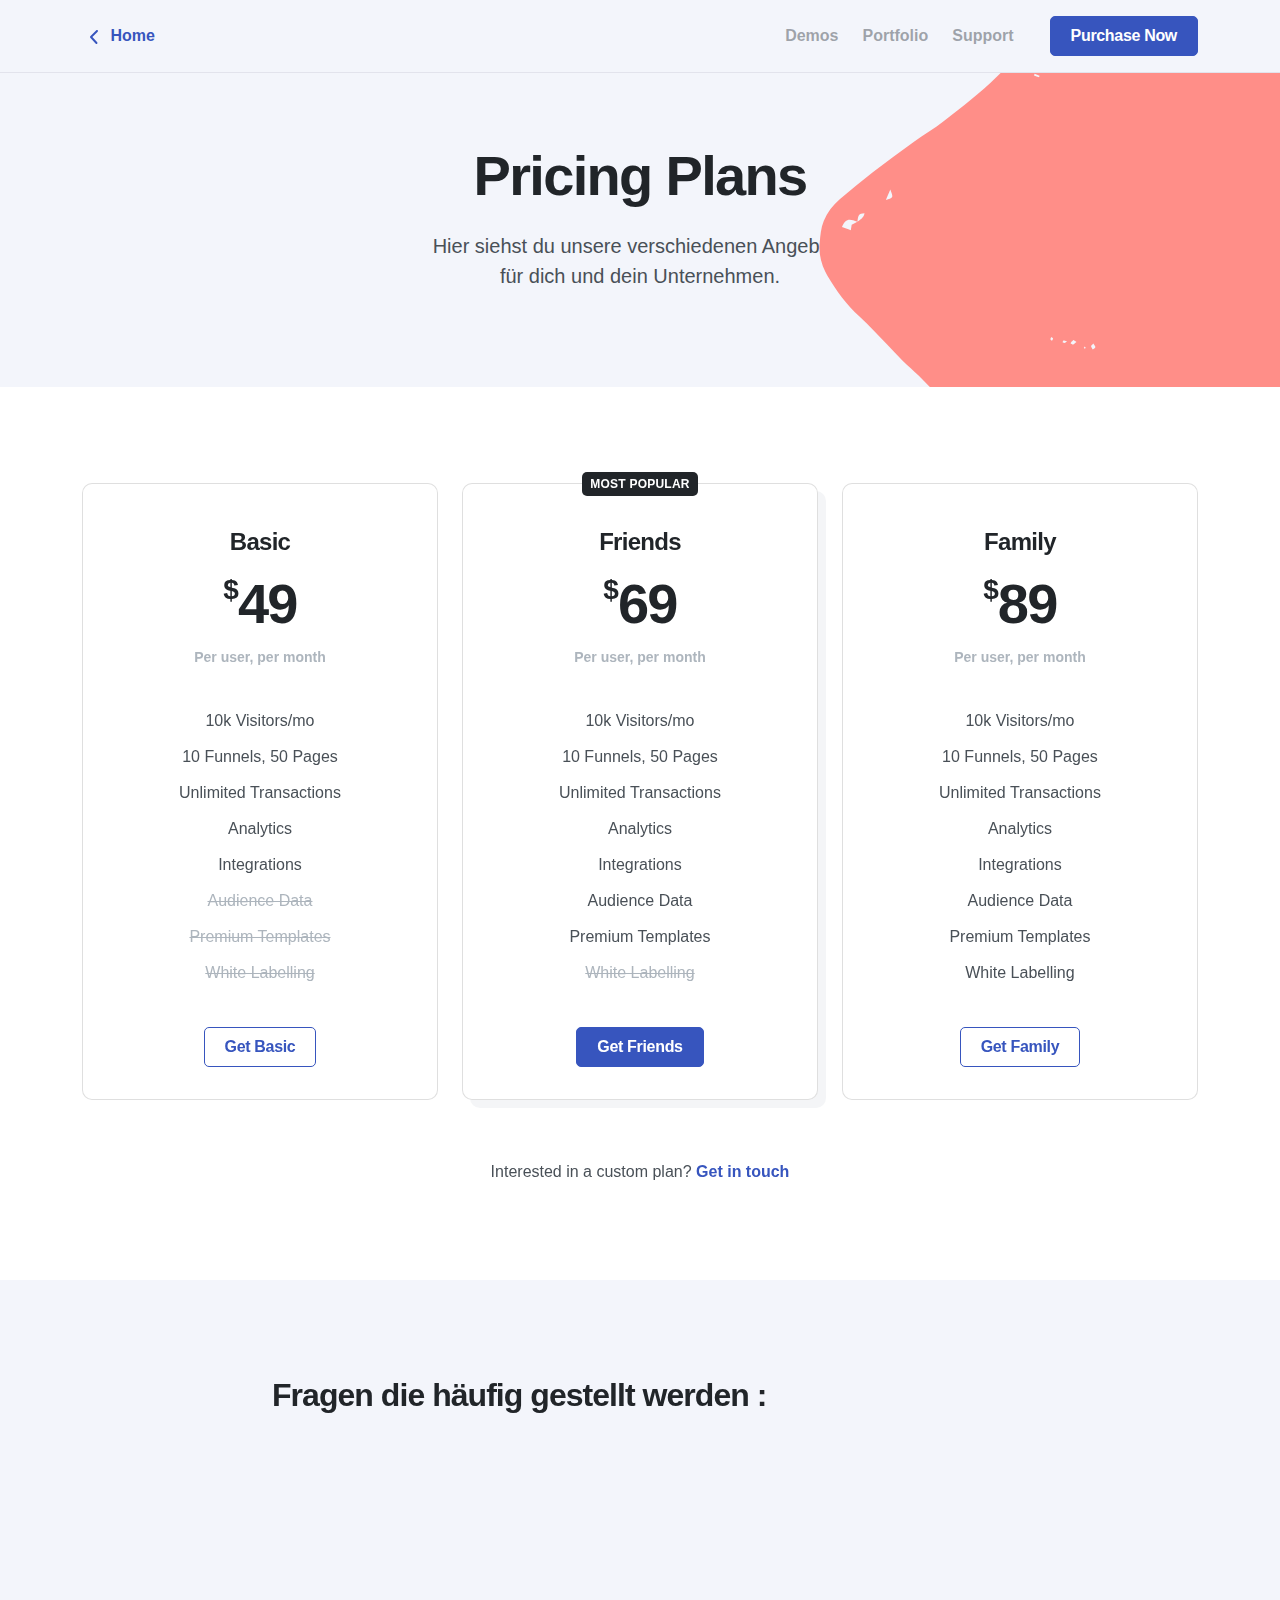
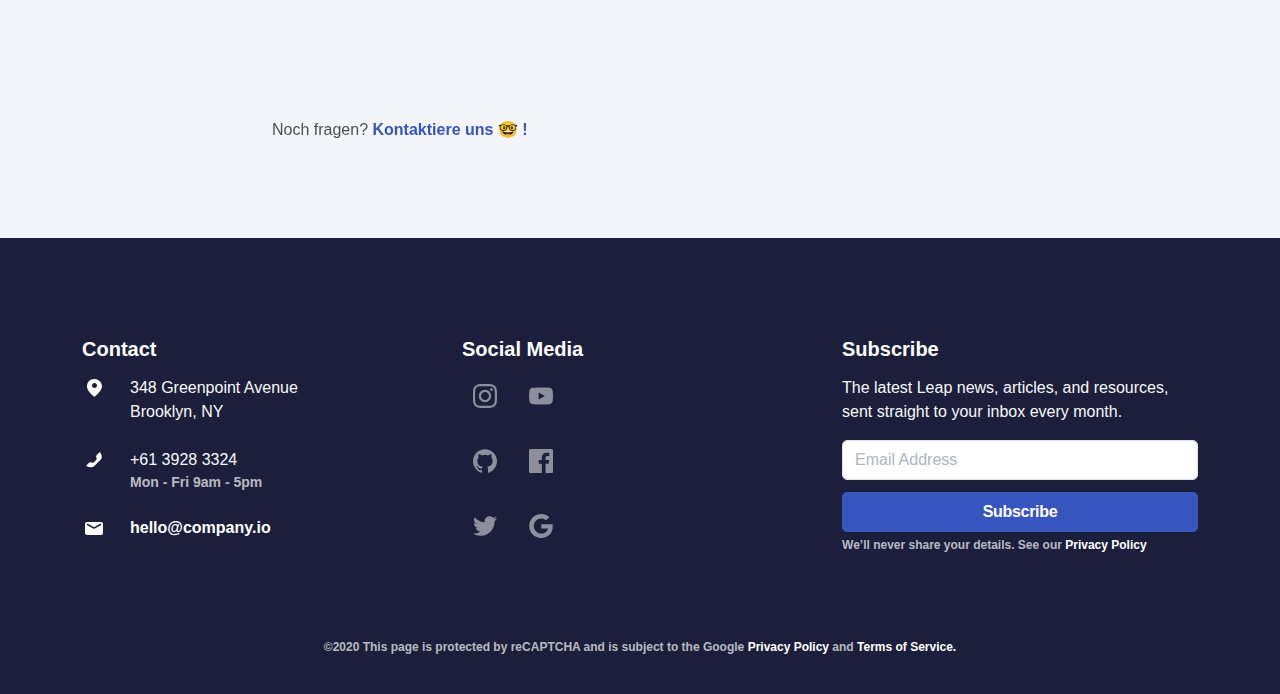
==== public/pricing.html @ f30c318c "Reorganization" ====
<!doctype html>
<html lang="en">

<head>

    <!-- Global site tag (gtag.js) - Google Analytics -->
    <script async src="https://www.googletagmanager.com/gtag/js?id=UA-52115242-16"></script>
    <script>
        window.dataLayer = window.dataLayer || [];
        function gtag() { dataLayer.push(arguments); }
        gtag('js', new Date());

        gtag('config', 'UA-52115242-16');
    </script>
    <!-- Google Tag Manager -->
    <script>
        (function (w, d, s, l, i) {
            w[l] = w[l] || []; w[l].push({
                'gtm.start':
                    new Date().getTime(), event: 'gtm.js'
            }); var f = d.getElementsByTagName(s)[0],
                j = d.createElement(s), dl = l != 'dataLayer' ? '&l=' + l : ''; j.async = true; j.src =
                    'https://www.googletagmanager.com/gtm.js?id=' + i + dl; f.parentNode.insertBefore(j, f);
        })(window, document, 'script', 'dataLayer', 'GTM-KG38NH9');
    </script>
    <!-- End Google Tag Manager -->
    <meta charset="utf-8">
    <title>ANLUMITH - Pricing</title>
    <meta name="viewport" content="width=device-width, initial-scale=1.0">
    <meta name="description" content="A corporate Bootstrap theme by Medium Rare">
    <style>
        @keyframes hideLoader {
            0% {
                width: 100%;
                height: 100%;
            }

            100% {
                width: 0;
                height: 0;
            }
        }

        body>div.loader {
            position: fixed;
            background: white;
            width: 100%;
            height: 100%;
            z-index: 1071;
            opacity: 0;
            transition: opacity .5s ease;
            overflow: hidden;
            pointer-events: none;
            display: flex;
            align-items: center;
            justify-content: center;
        }

        body:not(.loaded)>div.loader {
            opacity: 1;
        }

        body:not(.loaded) {
            overflow: hidden;
        }

        body.loaded>div.loader {
            animation: hideLoader .5s linear .5s forwards;
        }

        /* Typing Animation */
        .loading-animation {
            width: 6px;
            height: 6px;
            border-radius: 50%;
            animation: typing 1s linear infinite alternate;
            position: relative;
            left: -12px;
        }

        @keyframes typing {
            0% {
                background-color: rgba(100, 100, 100, 1);
                box-shadow: 12px 0px 0px 0px rgba(100, 100, 100, 0.2), 24px 0px 0px 0px rgba(100, 100, 100, 0.2);
            }

            25% {
                background-color: rgba(100, 100, 100, 0.4);
                box-shadow: 12px 0px 0px 0px rgba(100, 100, 100, 2), 24px 0px 0px 0px rgba(100, 100, 100, 0.2);
            }

            75% {
                background-color: rgba(100, 100, 100, 0.4);
                box-shadow: 12px 0px 0px 0px rgba(100, 100, 100, 0.2), 24px 0px 0px 0px rgba(100, 100, 100, 1);
            }
        }
    </style>
    <script type="text/javascript">
        window.addEventListener("load", function () { document.querySelector('body').classList.add('loaded'); });
    </script>
    <link href="css/theme.min.css" rel="stylesheet" type="text/css" media="all" />
    <link rel="preload" as="font" href="assets/fonts/Inter-UI-upright.var.woff2" type="font/woff2"
        crossorigin="anonymous">
    <link rel="preload" as="font" href="assets/fonts/Inter-UI.var.woff2" type="font/woff2" crossorigin="anonymous">
</head>

<body>
    <div class="loader">
        <div class="loading-animation"></div>
    </div>

    <div class="navbar-container ">
        <nav class="navbar navbar-expand-lg navbar-transparent navbar-light bg-primary-alt" data-sticky="top">
            <div class="container">
                <a href="index.html" class="icon"><img class="icon" src="assets/svg/angle-left.svg" data-inject-svg /> Home</a>
                <button class="navbar-toggler" type="button" data-toggle="collapse" data-target=".navbar-collapse"
                    aria-expanded="false" aria-label="Toggle navigation">
                    <img class="icon navbar-toggler-open" src="assets/svg/menu.svg" alt="menu interface icon"
                        data-inject-svg />
                    <img class="icon navbar-toggler-close" src="assets/svg/cross.svg" alt="cross interface icon"
                        data-inject-svg />
                </button>
                <div class="collapse navbar-collapse justify-content-end">
                    <div class="py-2 py-lg-0">
                        <ul class="navbar-nav">
                            <li class="nav-item dropdown">
                                <a href="#" class="nav-link dropdown-toggle" data-toggle="dropdown-grid"
                                    aria-expanded="false" aria-haspopup="true">Demos</a>
                                <div class="dropdown-menu row">
                                    <div class="col-auto" data-dropdown-content>
                                        <div class="dropdown-grid-menu"><a href="home-course.html"
                                                class="dropdown-item fade-page">Course</a><a href="home-coworking.html"
                                                class="dropdown-item fade-page">Coworking<span
                                                    class="badge badge-primary ml-2">New</span></a><a
                                                href="home-cryptocurrency.html"
                                                class="dropdown-item fade-page">Cryptocurrency</a>
                                        </div>
                                    </div>
                                </div>
                            </li>
                            <li class="nav-item dropdown">
                                <a href="#" class="nav-link dropdown-toggle" data-toggle="dropdown-grid"
                                    aria-expanded="false" aria-haspopup="true">Portfolio</a>
                                <div class="dropdown-menu row">
                                    <div class="col-auto" data-dropdown-content>
                                        <div class="dropdown-grid-menu">
                                            <div class="dropdown">
                                                <a href="#" class="dropdown-item dropdown-toggle"
                                                    data-toggle="dropdown-grid" aria-expanded="false"
                                                    aria-haspopup="true">
                                                    <span>Grid Layouts</span>
                                                    <img class="icon bg-dark opacity-20"
                                                        src="assets/svg/arrow-caret.svg"
                                                        alt="arrow-caret interface icon" data-inject-svg />
                                                </a>
                                                <div class="dropdown-menu row">
                                                    <div class="col-auto" data-dropdown-content>
                                                        <div class="dropdown-grid-menu"><a
                                                                href="portfolio-2-columns.html"
                                                                class="dropdown-item fade-page">2 Columns</a><a
                                                                href="portfolio-3-columns.html"
                                                                class="dropdown-item fade-page">3 Columns</a><a
                                                                href="portfolio-4-columns.html"
                                                                class="dropdown-item fade-page">4 Columns</a>
                                                        </div>
                                                    </div>
                                                </div>
                                            </div>
                                            <div class="dropdown">
                                                <a href="#" class="dropdown-item dropdown-toggle"
                                                    data-toggle="dropdown-grid" aria-expanded="false"
                                                    aria-haspopup="true">
                                                    <span>Project Layouts</span>
                                                    <img class="icon bg-dark opacity-20"
                                                        src="assets/svg/arrow-caret.svg"
                                                        alt="arrow-caret interface icon" data-inject-svg />
                                                </a>
                                                <div class="dropdown-menu row">
                                                    <div class="col-auto" data-dropdown-content>
                                                        <div class="dropdown-grid-menu"><a
                                                                href="portfolio-case-study.html"
                                                                class="dropdown-item fade-page">Case Study</a><a
                                                                href="portfolio-single-sidebar.html"
                                                                class="dropdown-item fade-page">Sidebar</a><a
                                                                href="portfolio-single-slider.html"
                                                                class="dropdown-item fade-page">Slider</a>
                                                            <a href="portfolio-single-parallax.html"
                                                                class="dropdown-item fade-page">Parallax</a>
                                                        </div>
                                                    </div>
                                                </div>
                                            </div>
                                        </div>
                                    </div>
                                </div>
                            </li>
                            <li class="nav-item dropdown">
                                <a href="#" class="nav-link dropdown-toggle" data-toggle="dropdown-grid"
                                    aria-expanded="false" aria-haspopup="true">Support</a>
                                <div class="dropdown-menu row">
                                    <div class="col-auto px-0" data-dropdown-content>
                                        <div class="bg-white rounded border shadow-lg o-hidden">
                                            <div class="p-3">
                                                <h6 class="mb-0">Product Support</h6>
                                            </div>
                                            <div class="list-group list-group-flush">
                                                <a href="documentation/index.html" target="_blank"
                                                    class="list-group-item list-group-item-action d-flex align-items-center p-3">
                                                    <img class="icon icon-md" src="assets/svg/selected-file.svg"
                                                        alt="selected-file icon" data-inject-svg />
                                                    <div class="text-body ml-3">
                                                        <span>Documentation</span>
                                                        <div class="text-small text-muted">Get all the information you
                                                            need</div>
                                                    </div>
                                                </a>
                                                <a href="https://themes.zendesk.com/hc/en-us/articles/360000006291-How-do-I-get-help-with-the-theme-I-purchased-"
                                                    target="_blank"
                                                    class="list-group-item list-group-item-action d-flex align-items-center p-3">
                                                    <img class="icon icon-md" src="assets/svg/chat-6.svg"
                                                        alt="chat-4 icon" data-inject-svg />
                                                    <div class="text-body ml-3">
                                                        <span>Looking for answers?</span>
                                                        <div class="text-small text-muted">Get support</div>
                                                    </div>
                                                </a>
                                            </div>
                                        </div>
                                    </div>
                                </div>
                            </li>
                        </ul>
                    </div>
                    <a href="#" class="btn btn-primary ml-lg-3">Purchase Now</a>
                </div>
            </div>
        </nav>
    </div>

    <section class="bg-primary-alt header-inner o-hidden">
        <div class="container">
            <div class="row py-6 text-center justify-content-center align-items-center">
                <div class="col-xl-8 col-lg-10">
                    <h1 class="display-4">Pricing Plans</h1>
                    <p class="lead mb-0">Hier siehst du unsere verschiedenen Angebote <br>für dich und dein Unternehmen.
                    </p>
                </div>
            </div>
        </div>
        <div class="decoration-wrapper d-none d-md-block">
            <div class="decoration left middle-y scale-2" data-jarallax-element="100">
                <img class="bg-primary" src="assets/svg/deco-dots-6svg" alt="deco-dots-4 decoration" data-inject-svg />
            </div>
            <div class="decoration bottom right scale-2" data-jarallax-element="100 100">
                <img class="bg-primary-2" src="assets/svg/deco-blob-1.svg" alt="deco-blob-6 decoration"
                    data-inject-svg />
            </div>
        </div>
        <div class="divider">
            <img src="assets/svg/divider-1.svg" alt="graphical divider" data-inject-svg />
        </div>
    </section>
    <section>
        <div class="container">
            <div class="row mb-4">
                <div class="col-md-4" data-aos="fade-up" data-aos-delay="100">
                    <div class="card card-body align-items-center ">
                        <div class="pt-md-2">
                            <h4>Basic</h4>
                        </div>
                        <div class="d-flex align-items-start pb-md-2">
                            <span class="h3">$</span>
                            <span class="display-4 mb-0">49</span>
                        </div>
                        <span class="text-small text-muted">Per user, per month</span>
                        <ul class="text-center list-unstyled my-2 my-md-4">
                            <li class="py-1">
                                <span>10k Visitors/mo</span>
                            </li>
                            <li class="py-1">
                                <span>10 Funnels, 50 Pages</span>
                            </li>
                            <li class="py-1">
                                <span>Unlimited Transactions</span>
                            </li>
                            <li class="py-1">
                                <span>Analytics</span>
                            </li>
                            <li class="py-1">
                                <span>Integrations</span>
                            </li>
                            <li class="py-1">
                                <span class="text-muted text-strikethrough">Audience Data</span>
                            </li>
                            <li class="py-1">
                                <span class="text-muted text-strikethrough">Premium Templates</span>
                            </li>
                            <li class="py-1">
                                <span class="text-muted text-strikethrough">White Labelling</span>
                            </li>
                        </ul>
                        <a href="#" class="btn btn-outline-primary">Get Basic</a>
                    </div>
                </div>
                <div class="col-md-4" data-aos="fade-up" data-aos-delay="200">
                    <div class="card card-body align-items-center shadow-3d">
                        <span class="badge badge-top badge-dark">Most Popular</span>
                        <div class="pt-md-2">
                            <h4>Friends</h4>
                        </div>
                        <div class="d-flex align-items-start pb-md-2">
                            <span class="h3">$</span>
                            <span class="display-4 mb-0">69</span>
                        </div>
                        <span class="text-small text-muted">Per user, per month</span>
                        <ul class="text-center list-unstyled my-2 my-md-4">
                            <li class="py-1">
                                <span>10k Visitors/mo</span>
                            </li>
                            <li class="py-1">
                                <span>10 Funnels, 50 Pages</span>
                            </li>
                            <li class="py-1">
                                <span>Unlimited Transactions</span>
                            </li>
                            <li class="py-1">
                                <span>Analytics</span>
                            </li>
                            <li class="py-1">
                                <span>Integrations</span>
                            </li>
                            <li class="py-1">
                                <span>Audience Data</span>
                            </li>
                            <li class="py-1">
                                <span>Premium Templates</span>
                            </li>
                            <li class="py-1">
                                <span class="text-muted text-strikethrough">White Labelling</span>
                            </li>
                        </ul>
                        <a href="#" class="btn btn-primary">Get Friends</a>
                    </div>
                </div>
                <div class="col-md-4" data-aos="fade-up" data-aos-delay="300">
                    <div class="card card-body align-items-center ">
                        <div class="pt-md-2">
                            <h4>Family</h4>
                        </div>
                        <div class="d-flex align-items-start pb-md-2">
                            <span class="h3">$</span>
                            <span class="display-4 mb-0">89</span>
                        </div>
                        <span class="text-small text-muted">Per user, per month</span>
                        <ul class="text-center list-unstyled my-2 my-md-4">
                            <li class="py-1">
                                <span>10k Visitors/mo</span>
                            </li>
                            <li class="py-1">
                                <span>10 Funnels, 50 Pages</span>
                            </li>
                            <li class="py-1">
                                <span>Unlimited Transactions</span>
                            </li>
                            <li class="py-1">
                                <span>Analytics</span>
                            </li>
                            <li class="py-1">
                                <span>Integrations</span>
                            </li>
                            <li class="py-1">
                                <span>Audience Data</span>
                            </li>
                            <li class="py-1">
                                <span>Premium Templates</span>
                            </li>
                            <li class="py-1">
                                <span>White Labelling</span>
                            </li>
                        </ul>
                        <a href="#" class="btn btn-outline-primary">Get Family</a>
                    </div>
                </div>
            </div>
            <div class="row">
                <div class="col text-center">
                    <span>Interested in a custom plan? <a href="#">Get in touch</a>
                    </span>
                </div>
            </div>
        </div>
    </section>
    <section class="bg-primary-alt">
        <div class="container">
            <div class="row justify-content-center">
                <div class="col-xl-8 col-lg-9">
                    <h3 class="h2">Fragen die häufig gestellt werden : 
                    </h3>
                    <div class="my-4">
                        <div class="card mb-2 card-sm card-body hover-shadow-sm" data-aos="fade-up"
                            data-aos-delay="100">
                            <div data-target="#panel-1" class="accordion-panel-title" data-toggle="collapse"
                                role="button" aria-expanded="false" aria-controls="panel-1">
                                <span class="h6 mb-0">Kann ich die Pläne umbuchen ?</span>
                                <img class="icon" src="assets/svg/plus.svg" alt="plus interface icon" data-inject-svg />
                            </div>
                            <div class="collapse" id="panel-1">
                                <div class="pt-3">
                                    <p class="mb-0">
                                        Sed ut perspiciatis unde omnis iste natus error sit voluptatem accusantium
                                        doloremque laudantium, totam rem aperiam, eaque ipsa quae ab illo inventore
                                        veritatis et quasi architecto beatae vitae dicta sunt explicabo.
                                    </p>
                                </div>
                            </div>
                        </div>
                        <div class="card mb-2 card-sm card-body hover-shadow-sm" data-aos="fade-up"
                            data-aos-delay="200">
                            <div data-target="#panel-2" class="accordion-panel-title" data-toggle="collapse"
                                role="button" aria-expanded="false" aria-controls="panel-2">
                                <span class="h6 mb-0">Was ist der Unterschied zwischen Friends & Family?</span>
                                <img class="icon" src="assets/svg/plus.svg" alt="plus interface icon" data-inject-svg />
                            </div>
                            <div class="collapse" id="panel-2">
                                <div class="pt-3">
                                    <p class="mb-0">
                                        Sed ut perspiciatis unde omnis iste natus error sit voluptatem accusantium
                                        doloremque laudantium, totam rem aperiam, eaque ipsa quae ab illo inventore
                                        veritatis et quasi architecto beatae vitae dicta sunt explicabo.
                                    </p>
                                </div>
                            </div>
                        </div>
                        <div class="card mb-2 card-sm card-body hover-shadow-sm" data-aos="fade-up"
                            data-aos-delay="300">
                            <div data-target="#panel-3" class="accordion-panel-title" data-toggle="collapse"
                                role="button" aria-expanded="false" aria-controls="panel-3">
                                <span class="h6 mb-0">Kann ich einen Plan ausprobieren bevor ich ihn kaufe?</span>
                                <img class="icon" src="assets/svg/plus.svg" alt="plus interface icon" data-inject-svg />
                            </div>
                            <div class="collapse" id="panel-3">
                                <div class="pt-3">
                                    <p class="mb-0">
                                        Sed ut perspiciatis unde omnis iste natus error sit voluptatem accusantium
                                        doloremque laudantium, totam rem aperiam, eaque ipsa quae ab illo inventore
                                        veritatis et quasi architecto beatae vitae dicta sunt explicabo.
                                    </p>
                                </div>
                            </div>
                        </div>
                    </div>
                    <span>Noch fragen? <a href="#">Kontaktiere uns 🤓 !</a>
                    </span>
                </div>
            </div>
        </div>
    </section>
    <footer class="pb-4 bg-primary-3 text-light" id="footer">
        <div class="container">
            <div class="row mb-5">
                <div class="col-6 col-lg">
                    <h5>Contact</h5>
                    <ul class="list-unstyled">
                        <li class="mb-3 d-flex">
                            <img class="icon" src="assets/svg/marker-1.svg" alt="marker-1 icon" data-inject-svg />
                            <div class="ml-3">
                                <span>348 Greenpoint Avenue
                                    <br />Brooklyn, NY</span>
                            </div>
                        </li>
                        <li class="mb-3 d-flex">
                            <img class="icon" src="assets/svg/call-1.svg" alt="call-1 icon" data-inject-svg />
                            <div class="ml-3">
                                <span>+61 3928 3324</span>
                                <span class="d-block text-muted text-small">Mon - Fri 9am - 5pm</span>
                            </div>
                        </li>
                        <li class="mb-3 d-flex">
                            <img class="icon" src="assets/svg/mail.svg" alt="mail icon" data-inject-svg />
                            <div class="ml-3">
                                <a href="#">hello@company.io</a>
                            </div>
                        </li>
                    </ul>
                </div>
                <div class="col-lg-5 col-xl-4 mt-3 mt-lg-0">
                    <h5>Social Media</h5>
                    <div class="form-row">
                        <ul class="list-unstyled">
                            <li class="mb-3 d-flex">
                                <a href="https://www.instagram.com/anlumith/" class="nav-link">
                                    <img class="icon" src="assets/svg/instagram.svg" alt="instagram social icon" data-inject-svg/>
                                </a>
                                <a href="https://youtube.com" class="nav-link">
                                    <img class="icon" src="assets/svg/youtube.svg" alt="youtube social icon" data-inject-svg/>
                                </a>
                            </li>
                            <li class="mb-3 d-flex">
                                <a href="https://github.com" class="nav-link">
                                    <img class="icon" src="assets/svg/github.svg" alt="twitter social icon" data-inject-svg/>
                                </a>
                                <a href="https://facebook.com" class="nav-link">
                                    <img class="icon" src="assets/svg/facebook.svg" alt="youtube social icon" data-inject-svg/>
                                </a>
                            </li>
                            <li class="mb-3 d-flex">
                                <a href="https://twitter.com" class="nav-link">
                                    <img class="icon" src="assets/svg/twitter.svg" alt="twitter social icon" data-inject-svg/>
                                </a>
                                <a href="https://google.com" class="nav-link">
                                    <img class="icon" src="assets/svg/google.svg" alt="twitter social icon" data-inject-svg/>
                                </a>
                            </li>
                        </ul>
                    </div>
                </div>
                <div class="col-lg-5 col-xl-4 mt-3 mt-lg-0">
                    <h5>Subscribe</h5>
                    <p>The latest Leap news, articles, and resources, sent straight to your inbox every month.</p>
                    <form action="https://mailform.mediumra.re/leap/mailchimp.php" data-form-email novalidate>
                        <div class="form-row">
                            <div class="col-12">
                                <input type="email" class="form-control mb-2" placeholder="Email Address" name="email"
                                    required>
                            </div>
                            <div class="col-12">
                                <div class="d-none alert alert-success" role="alert" data-success-message>
                                    Thanks, a member of our team will be in touch shortly.
                                </div>
                                <div class="d-none alert alert-danger" role="alert" data-error-message>
                                    Please fill all fields correctly.
                                </div>
                                <div data-recaptcha data-sitekey="6Lemz4gUAAAAAElq4ZHFBzI7j8QUiYMn9I0mzQWG"
                                    data-size="invisible" data-badge="bottomleft">
                                </div>
                                <button type="submit" class="btn btn-primary btn-loading btn-block"
                                    data-loading-text="Sending">
                                    <img class="icon" src="assets/svg/loading.svg" alt="loading icon" data-inject-svg />
                                    <span>Subscribe</span>
                                </button>
                            </div>
                        </div>
                    </form>
                    <small class="text-muted form-text">We’ll never share your details. See our <a href="#">Privacy
                            Policy</a>
                    </small>

                </div>
            </div>
            <div class="row justify-content-center">
                <div class="col col-md-auto text-center">
                    <small class="text-muted">&copy;2020 This page is protected by reCAPTCHA and is subject to the
                        Google <a href="https://www.google.com/policies/privacy/">Privacy Policy</a> and <a
                            href="https://policies.google.com/terms">Terms of Service.</a>
                    </small>
                </div>
            </div>
        </div>
    </footer>
    <a href="#" class="btn back-to-top btn-primary btn-round" data-smooth-scroll data-aos="fade-up"
        data-aos-offset="2000" data-aos-mirror="true" data-aos-once="false">
        <img class="icon" src="assets/svg/arrow-up.svg" alt="arrow-up icon" data-inject-svg />
    </a>
    <!-- Required vendor scripts (Do not remove) -->
    <script type="text/javascript" src="assets/js/jquery.min.js"></script>
    <script type="text/javascript" src="assets/js/popper.min.js"></script>
    <script type="text/javascript" src="assets/js/bootstrap.js"></script>

    <!-- 
             This appears in the demo only.  This script ensures our demo countdowns are always showing a date in the future 
             by altering the date before the countdown is initialized 
        -->
    <script type="text/javascript">
        (function ($) {
            var now = new Date;
            var day = 864e5;
            var weeksToAdd = 2;
            var tenWeeksFromNow = new Date(+now + day * 7 * weeksToAdd).toISOString().slice(0, 10).replace(/\-/g, '/');
            $('[data-countdown-date].add-countdown-time').attr('data-countdown-date', tenWeeksFromNow);
        })(jQuery);
    </script>

    <!-- Optional Vendor Scripts (Remove the plugin script here and comment initializer script out of index.js if site does not use that feature) -->

    <!-- AOS (Animate On Scroll - animates elements into view while scrolling down) -->
    <script type="text/javascript" src="assets/js/aos.js"></script>
    <!-- Clipboard (copies content from browser into OS clipboard) -->
    <script type="text/javascript" src="assets/js/clipboard.min.js"></script>
    <!-- Fancybox (handles image and video lightbox and galleries) -->
    <script type="text/javascript" src="assets/js/jquery.fancybox.min.js"></script>
    <!-- Flatpickr (calendar/date/time picker UI) -->
    <script type="text/javascript" src="assets/js/flatpickr.min.js"></script>
    <!-- Flickity (handles touch enabled carousels and sliders) -->
    <script type="text/javascript" src="assets/js/flickity.pkgd.min.js"></script>
    <!-- Ion rangeSlider (flexible and pretty range slider elements) -->
    <script type="text/javascript" src="assets/js/ion.rangeSlider.min.js"></script>
    <!-- Isotope (masonry layouts and filtering) -->
    <script type="text/javascript" src="assets/js/isotope.pkgd.min.js"></script>
    <!-- jarallax (parallax effect and video backgrounds) -->
    <script type="text/javascript" src="assets/js/jarallax.min.js"></script>
    <script type="text/javascript" src="assets/js/jarallax-video.min.js"></script>
    <script type="text/javascript" src="assets/js/jarallax-element.min.js"></script>
    <!-- jQuery Countdown (displays countdown text to a specified date) -->
    <script type="text/javascript" src="assets/js/jquery.countdown.min.js"></script>
    <!-- jQuery smartWizard facilitates steppable wizard content -->
    <script type="text/javascript" src="assets/js/jquery.smartWizard.min.js"></script>
    <!-- Plyr (unified player for Video, Audio, Vimeo and Youtube) -->
    <script type="text/javascript" src="assets/js/plyr.polyfilled.min.js"></script>
    <!-- Prism (displays formatted code boxes) -->
    <script type="text/javascript" src="assets/js/prism.js"></script>
    <!-- ScrollMonitor (manages events for elements scrolling in and out of view) -->
    <script type="text/javascript" src="assets/js/scrollMonitor.js"></script>
    <!-- Smooth scroll (animation to links in-page)-->
    <script type="text/javascript" src="assets/js/smooth-scroll.polyfills.min.js"></script>
    <!-- SVGInjector (replaces img tags with SVG code to allow easy inclusion of SVGs with the benefit of inheriting colors and styles)-->
    <script type="text/javascript" src="assets/js/svg-injector.umd.production.js"></script>
    <!-- TwitterFetcher (displays a feed of tweets from a specified account)-->
    <script type="text/javascript" src="assets/js/twitterFetcher_min.js"></script>
    <!-- Typed text (animated typing effect)-->
    <script type="text/javascript" src="assets/js/typed.min.js"></script>
    <!-- Required theme scripts (Do not remove) -->
    <script type="text/javascript" src="assets/js/theme.js"></script>

    <script type="text/javascript">
        // This script appears only in the demo - it disables forms with no action attribute to prevent 
        // navigating away from the page.
        jQuery("form:not([action])").on('submit', function () { return false; });
    </script>

</body>

</html>
---- public/css/theme.min.css ----
@charset "UTF-8";/*!
 * Bootstrap v4.3.1 (https://getbootstrap.com/)
 * Copyright 2011-2019 The Bootstrap Authors
 * Copyright 2011-2019 Twitter, Inc.
 * Licensed under MIT (https://github.com/twbs/bootstrap/blob/master/LICENSE)
 */:root{--blue:#007bff;--indigo:#6610f2;--purple:#6f42c1;--pink:#e83e8c;--red:#dc3545;--orange:#fd7e14;--yellow:#ffc107;--green:#28a745;--teal:#20c997;--cyan:#17a2b8;--white:#fff;--gray:#6c757d;--gray-dark:#343a40;--primary:#3755BE;--secondary:#6c757d;--success:#28a745;--info:#17a2b8;--warning:#ffc107;--danger:#dc3545;--light:#f8f9fa;--dark:#212529;--primary-2:#FF8E88;--primary-3:#1B1F3B;--breakpoint-xs:0;--breakpoint-sm:576px;--breakpoint-md:768px;--breakpoint-lg:992px;--breakpoint-xl:1200px;--font-family-sans-serif:"Inter UI",-apple-system,BlinkMacSystemFont,"Segoe UI",Roboto,"Helvetica Neue",Arial,sans-serif,"Apple Color Emoji","Segoe UI Emoji","Segoe UI Symbol","Noto Color Emoji";--font-family-monospace:SFMono-Regular,Menlo,Monaco,Consolas,"Liberation Mono","Courier New",monospace}*,::after,::before{box-sizing:border-box}html{font-family:sans-serif;line-height:1.15;-webkit-text-size-adjust:100%;-webkit-tap-highlight-color:transparent}article,aside,figcaption,figure,footer,header,hgroup,main,nav,section{display:block}body{margin:0;font-family:"Inter UI",-apple-system,BlinkMacSystemFont,"Segoe UI",Roboto,"Helvetica Neue",Arial,sans-serif,"Apple Color Emoji","Segoe UI Emoji","Segoe UI Symbol","Noto Color Emoji";font-size:1rem;font-weight:400;line-height:1.5;color:#495057;text-align:left;background-color:#fff}[tabindex="-1"]:focus{outline:0!important}hr{box-sizing:content-box;height:0;overflow:visible}h1,h2,h3,h4,h5,h6{margin-top:0;margin-bottom:1rem}p{margin-top:0;margin-bottom:1rem}abbr[data-original-title],abbr[title]{text-decoration:underline;-webkit-text-decoration:underline dotted;text-decoration:underline dotted;cursor:help;border-bottom:0;-webkit-text-decoration-skip-ink:none;text-decoration-skip-ink:none}address{margin-bottom:1rem;font-style:normal;line-height:inherit}dl,ol,ul{margin-top:0;margin-bottom:1rem}ol ol,ol ul,ul ol,ul ul{margin-bottom:0}dt{font-weight:600}dd{margin-bottom:.5rem;margin-left:0}blockquote{margin:0 0 1rem}b,strong{font-weight:bolder}small{font-size:80%}sub,sup{position:relative;font-size:75%;line-height:0;vertical-align:baseline}sub{bottom:-.25em}sup{top:-.5em}a{color:#3755be;text-decoration:none;background-color:transparent}a:hover{color:#263a83;text-decoration:none}a:not([href]):not([tabindex]){color:inherit;text-decoration:none}a:not([href]):not([tabindex]):focus,a:not([href]):not([tabindex]):hover{color:inherit;text-decoration:none}a:not([href]):not([tabindex]):focus{outline:0}code,kbd,pre,samp{font-family:SFMono-Regular,Menlo,Monaco,Consolas,"Liberation Mono","Courier New",monospace;font-size:1em}pre{margin-top:0;margin-bottom:1rem;overflow:auto}figure{margin:0 0 1rem}img{vertical-align:middle;border-style:none}svg{overflow:hidden;vertical-align:middle}table{border-collapse:collapse}caption{padding-top:1rem;padding-bottom:1rem;color:#adb5bd;text-align:left;caption-side:bottom}th{text-align:inherit}label{display:inline-block;margin-bottom:.75rem}button{border-radius:0}button:focus{outline:1px dotted;outline:5px auto -webkit-focus-ring-color}button,input,optgroup,select,textarea{margin:0;font-family:inherit;font-size:inherit;line-height:inherit}button,input{overflow:visible}button,select{text-transform:none}select{word-wrap:normal}[type=button],[type=reset],[type=submit],button{-webkit-appearance:button}[type=button]:not(:disabled),[type=reset]:not(:disabled),[type=submit]:not(:disabled),button:not(:disabled){cursor:pointer}[type=button]::-moz-focus-inner,[type=reset]::-moz-focus-inner,[type=submit]::-moz-focus-inner,button::-moz-focus-inner{padding:0;border-style:none}input[type=checkbox],input[type=radio]{box-sizing:border-box;padding:0}input[type=date],input[type=datetime-local],input[type=month],input[type=time]{-webkit-appearance:listbox}textarea{overflow:auto;resize:vertical}fieldset{min-width:0;padding:0;margin:0;border:0}legend{display:block;width:100%;max-width:100%;padding:0;margin-bottom:.5rem;font-size:1.5rem;line-height:inherit;color:inherit;white-space:normal}progress{vertical-align:baseline}[type=number]::-webkit-inner-spin-button,[type=number]::-webkit-outer-spin-button{height:auto}[type=search]{outline-offset:-2px;-webkit-appearance:none}[type=search]::-webkit-search-decoration{-webkit-appearance:none}::-webkit-file-upload-button{font:inherit;-webkit-appearance:button}output{display:inline-block}summary{display:list-item;cursor:pointer}template{display:none}[hidden]{display:none!important}.h1,.h2,.h3,.h4,.h5,.h6,h1,h2,h3,h4,h5,h6{margin-bottom:1rem;font-family:inherit;font-weight:600;line-height:1.2;color:#212529}.h1,h1{font-size:2.5rem}.h2,h2{font-size:2rem}.h3,h3{font-size:1.75rem}.h4,h4{font-size:1.5rem}.h5,h5{font-size:1.25rem}.h6,h6{font-size:1rem}.lead{font-size:1.25rem;font-weight:400}.display-1{font-size:6rem;font-weight:600;line-height:1.2}.display-2{font-size:5.5rem;font-weight:600;line-height:1.2}.display-3{font-size:4.5rem;font-weight:600;line-height:1.2}.display-4{font-size:3.5rem;font-weight:600;line-height:1.2}hr{margin-top:1.5rem;margin-bottom:1.5rem;border:0;border-top:1px solid rgba(0,0,0,.1)}.small,small{font-size:.75rem;font-weight:400}.mark,mark{padding:.2em;background-color:#fcf8e3}.list-unstyled{padding-left:0;list-style:none}.list-inline{padding-left:0;list-style:none}.list-inline-item{display:inline-block}.list-inline-item:not(:last-child){margin-right:.5rem}.initialism{font-size:90%;text-transform:uppercase}.blockquote{margin-bottom:1.5rem;font-size:1.25rem}.blockquote-footer{display:block;font-size:80%;color:#6c757d}.blockquote-footer::before{content:"\2014\00A0"}.img-fluid{max-width:100%;height:auto}.img-thumbnail{padding:.25rem;background-color:#fff;border:1px solid #dee2e6;border-radius:.3125rem;max-width:100%;height:auto}.figure{display:inline-block}.figure-img{margin-bottom:.75rem;line-height:1}.figure-caption{font-size:90%;color:#6c757d}code{font-size:87.5%;color:#e83e8c;word-break:break-word}a>code{color:inherit}kbd{padding:.2rem .4rem;font-size:87.5%;color:#fff;background-color:#212529;border-radius:.2rem}kbd kbd{padding:0;font-size:100%;font-weight:600}pre{display:block;font-size:87.5%;color:#212529}pre code{font-size:inherit;color:inherit;word-break:normal}.pre-scrollable{max-height:340px;overflow-y:scroll}.container{width:100%;padding-right:12px;padding-left:12px;margin-right:auto;margin-left:auto}@media (min-width:576px){.container{max-width:540px}}@media (min-width:768px){.container{max-width:720px}}@media (min-width:992px){.container{max-width:960px}}@media (min-width:1200px){.container{max-width:1140px}}.container-fluid{width:100%;padding-right:12px;padding-left:12px;margin-right:auto;margin-left:auto}.row{display:flex;flex-wrap:wrap;margin-right:-12px;margin-left:-12px}.no-gutters{margin-right:0;margin-left:0}.no-gutters>.col,.no-gutters>[class*=col-]{padding-right:0;padding-left:0}.col,.col-1,.col-10,.col-11,.col-12,.col-2,.col-3,.col-4,.col-5,.col-6,.col-7,.col-8,.col-9,.col-auto,.col-lg,.col-lg-1,.col-lg-10,.col-lg-11,.col-lg-12,.col-lg-2,.col-lg-3,.col-lg-4,.col-lg-5,.col-lg-6,.col-lg-7,.col-lg-8,.col-lg-9,.col-lg-auto,.col-md,.col-md-1,.col-md-10,.col-md-11,.col-md-12,.col-md-2,.col-md-3,.col-md-4,.col-md-5,.col-md-6,.col-md-7,.col-md-8,.col-md-9,.col-md-auto,.col-sm,.col-sm-1,.col-sm-10,.col-sm-11,.col-sm-12,.col-sm-2,.col-sm-3,.col-sm-4,.col-sm-5,.col-sm-6,.col-sm-7,.col-sm-8,.col-sm-9,.col-sm-auto,.col-xl,.col-xl-1,.col-xl-10,.col-xl-11,.col-xl-12,.col-xl-2,.col-xl-3,.col-xl-4,.col-xl-5,.col-xl-6,.col-xl-7,.col-xl-8,.col-xl-9,.col-xl-auto{position:relative;width:100%;padding-right:12px;padding-left:12px}.col{flex-basis:0;flex-grow:1;max-width:100%}.col-auto{flex:0 0 auto;width:auto;max-width:100%}.col-1{flex:0 0 8.33333%;max-width:8.33333%}.col-2{flex:0 0 16.66667%;max-width:16.66667%}.col-3{flex:0 0 25%;max-width:25%}.col-4{flex:0 0 33.33333%;max-width:33.33333%}.col-5{flex:0 0 41.66667%;max-width:41.66667%}.col-6{flex:0 0 50%;max-width:50%}.col-7{flex:0 0 58.33333%;max-width:58.33333%}.col-8{flex:0 0 66.66667%;max-width:66.66667%}.col-9{flex:0 0 75%;max-width:75%}.col-10{flex:0 0 83.33333%;max-width:83.33333%}.col-11{flex:0 0 91.66667%;max-width:91.66667%}.col-12{flex:0 0 100%;max-width:100%}.order-first{order:-1}.order-last{order:13}.order-0{order:0}.order-1{order:1}.order-2{order:2}.order-3{order:3}.order-4{order:4}.order-5{order:5}.order-6{order:6}.order-7{order:7}.order-8{order:8}.order-9{order:9}.order-10{order:10}.order-11{order:11}.order-12{order:12}.offset-1{margin-left:8.33333%}.offset-2{margin-left:16.66667%}.offset-3{margin-left:25%}.offset-4{margin-left:33.33333%}.offset-5{margin-left:41.66667%}.offset-6{margin-left:50%}.offset-7{margin-left:58.33333%}.offset-8{margin-left:66.66667%}.offset-9{margin-left:75%}.offset-10{margin-left:83.33333%}.offset-11{margin-left:91.66667%}@media (min-width:576px){.col-sm{flex-basis:0;flex-grow:1;max-width:100%}.col-sm-auto{flex:0 0 auto;width:auto;max-width:100%}.col-sm-1{flex:0 0 8.33333%;max-width:8.33333%}.col-sm-2{flex:0 0 16.66667%;max-width:16.66667%}.col-sm-3{flex:0 0 25%;max-width:25%}.col-sm-4{flex:0 0 33.33333%;max-width:33.33333%}.col-sm-5{flex:0 0 41.66667%;max-width:41.66667%}.col-sm-6{flex:0 0 50%;max-width:50%}.col-sm-7{flex:0 0 58.33333%;max-width:58.33333%}.col-sm-8{flex:0 0 66.66667%;max-width:66.66667%}.col-sm-9{flex:0 0 75%;max-width:75%}.col-sm-10{flex:0 0 83.33333%;max-width:83.33333%}.col-sm-11{flex:0 0 91.66667%;max-width:91.66667%}.col-sm-12{flex:0 0 100%;max-width:100%}.order-sm-first{order:-1}.order-sm-last{order:13}.order-sm-0{order:0}.order-sm-1{order:1}.order-sm-2{order:2}.order-sm-3{order:3}.order-sm-4{order:4}.order-sm-5{order:5}.order-sm-6{order:6}.order-sm-7{order:7}.order-sm-8{order:8}.order-sm-9{order:9}.order-sm-10{order:10}.order-sm-11{order:11}.order-sm-12{order:12}.offset-sm-0{margin-left:0}.offset-sm-1{margin-left:8.33333%}.offset-sm-2{margin-left:16.66667%}.offset-sm-3{margin-left:25%}.offset-sm-4{margin-left:33.33333%}.offset-sm-5{margin-left:41.66667%}.offset-sm-6{margin-left:50%}.offset-sm-7{margin-left:58.33333%}.offset-sm-8{margin-left:66.66667%}.offset-sm-9{margin-left:75%}.offset-sm-10{margin-left:83.33333%}.offset-sm-11{margin-left:91.66667%}}@media (min-width:768px){.col-md{flex-basis:0;flex-grow:1;max-width:100%}.col-md-auto{flex:0 0 auto;width:auto;max-width:100%}.col-md-1{flex:0 0 8.33333%;max-width:8.33333%}.col-md-2{flex:0 0 16.66667%;max-width:16.66667%}.col-md-3{flex:0 0 25%;max-width:25%}.col-md-4{flex:0 0 33.33333%;max-width:33.33333%}.col-md-5{flex:0 0 41.66667%;max-width:41.66667%}.col-md-6{flex:0 0 50%;max-width:50%}.col-md-7{flex:0 0 58.33333%;max-width:58.33333%}.col-md-8{flex:0 0 66.66667%;max-width:66.66667%}.col-md-9{flex:0 0 75%;max-width:75%}.col-md-10{flex:0 0 83.33333%;max-width:83.33333%}.col-md-11{flex:0 0 91.66667%;max-width:91.66667%}.col-md-12{flex:0 0 100%;max-width:100%}.order-md-first{order:-1}.order-md-last{order:13}.order-md-0{order:0}.order-md-1{order:1}.order-md-2{order:2}.order-md-3{order:3}.order-md-4{order:4}.order-md-5{order:5}.order-md-6{order:6}.order-md-7{order:7}.order-md-8{order:8}.order-md-9{order:9}.order-md-10{order:10}.order-md-11{order:11}.order-md-12{order:12}.offset-md-0{margin-left:0}.offset-md-1{margin-left:8.33333%}.offset-md-2{margin-left:16.66667%}.offset-md-3{margin-left:25%}.offset-md-4{margin-left:33.33333%}.offset-md-5{margin-left:41.66667%}.offset-md-6{margin-left:50%}.offset-md-7{margin-left:58.33333%}.offset-md-8{margin-left:66.66667%}.offset-md-9{margin-left:75%}.offset-md-10{margin-left:83.33333%}.offset-md-11{margin-left:91.66667%}}@media (min-width:992px){.col-lg{flex-basis:0;flex-grow:1;max-width:100%}.col-lg-auto{flex:0 0 auto;width:auto;max-width:100%}.col-lg-1{flex:0 0 8.33333%;max-width:8.33333%}.col-lg-2{flex:0 0 16.66667%;max-width:16.66667%}.col-lg-3{flex:0 0 25%;max-width:25%}.col-lg-4{flex:0 0 33.33333%;max-width:33.33333%}.col-lg-5{flex:0 0 41.66667%;max-width:41.66667%}.col-lg-6{flex:0 0 50%;max-width:50%}.col-lg-7{flex:0 0 58.33333%;max-width:58.33333%}.col-lg-8{flex:0 0 66.66667%;max-width:66.66667%}.col-lg-9{flex:0 0 75%;max-width:75%}.col-lg-10{flex:0 0 83.33333%;max-width:83.33333%}.col-lg-11{flex:0 0 91.66667%;max-width:91.66667%}.col-lg-12{flex:0 0 100%;max-width:100%}.order-lg-first{order:-1}.order-lg-last{order:13}.order-lg-0{order:0}.order-lg-1{order:1}.order-lg-2{order:2}.order-lg-3{order:3}.order-lg-4{order:4}.order-lg-5{order:5}.order-lg-6{order:6}.order-lg-7{order:7}.order-lg-8{order:8}.order-lg-9{order:9}.order-lg-10{order:10}.order-lg-11{order:11}.order-lg-12{order:12}.offset-lg-0{margin-left:0}.offset-lg-1{margin-left:8.33333%}.offset-lg-2{margin-left:16.66667%}.offset-lg-3{margin-left:25%}.offset-lg-4{margin-left:33.33333%}.offset-lg-5{margin-left:41.66667%}.offset-lg-6{margin-left:50%}.offset-lg-7{margin-left:58.33333%}.offset-lg-8{margin-left:66.66667%}.offset-lg-9{margin-left:75%}.offset-lg-10{margin-left:83.33333%}.offset-lg-11{margin-left:91.66667%}}@media (min-width:1200px){.col-xl{flex-basis:0;flex-grow:1;max-width:100%}.col-xl-auto{flex:0 0 auto;width:auto;max-width:100%}.col-xl-1{flex:0 0 8.33333%;max-width:8.33333%}.col-xl-2{flex:0 0 16.66667%;max-width:16.66667%}.col-xl-3{flex:0 0 25%;max-width:25%}.col-xl-4{flex:0 0 33.33333%;max-width:33.33333%}.col-xl-5{flex:0 0 41.66667%;max-width:41.66667%}.col-xl-6{flex:0 0 50%;max-width:50%}.col-xl-7{flex:0 0 58.33333%;max-width:58.33333%}.col-xl-8{flex:0 0 66.66667%;max-width:66.66667%}.col-xl-9{flex:0 0 75%;max-width:75%}.col-xl-10{flex:0 0 83.33333%;max-width:83.33333%}.col-xl-11{flex:0 0 91.66667%;max-width:91.66667%}.col-xl-12{flex:0 0 100%;max-width:100%}.order-xl-first{order:-1}.order-xl-last{order:13}.order-xl-0{order:0}.order-xl-1{order:1}.order-xl-2{order:2}.order-xl-3{order:3}.order-xl-4{order:4}.order-xl-5{order:5}.order-xl-6{order:6}.order-xl-7{order:7}.order-xl-8{order:8}.order-xl-9{order:9}.order-xl-10{order:10}.order-xl-11{order:11}.order-xl-12{order:12}.offset-xl-0{margin-left:0}.offset-xl-1{margin-left:8.33333%}.offset-xl-2{margin-left:16.66667%}.offset-xl-3{margin-left:25%}.offset-xl-4{margin-left:33.33333%}.offset-xl-5{margin-left:41.66667%}.offset-xl-6{margin-left:50%}.offset-xl-7{margin-left:58.33333%}.offset-xl-8{margin-left:66.66667%}.offset-xl-9{margin-left:75%}.offset-xl-10{margin-left:83.33333%}.offset-xl-11{margin-left:91.66667%}}.table{width:100%;margin-bottom:1.5rem;color:#212529;background-color:transparent}.table td,.table th{padding:1rem;vertical-align:top;border-top:1px solid #dee2e6}.table thead th{vertical-align:bottom;border-bottom:2px solid #dee2e6}.table tbody+tbody{border-top:2px solid #dee2e6}.table-sm td,.table-sm th{padding:.5rem}.table-bordered{border:1px solid #dee2e6}.table-bordered td,.table-bordered th{border:1px solid #dee2e6}.table-bordered thead td,.table-bordered thead th{border-bottom-width:2px}.table-borderless tbody+tbody,.table-borderless td,.table-borderless th,.table-borderless thead th{border:0}.table-striped tbody tr:nth-of-type(odd){background-color:rgba(55,85,190,.05)}.table-hover tbody tr:hover{color:#212529;background-color:rgba(55,85,190,.05)}.table-primary,.table-primary>td,.table-primary>th{background-color:#c7cfed}.table-primary tbody+tbody,.table-primary td,.table-primary th,.table-primary thead th{border-color:#97a7dd}.table-hover .table-primary:hover{background-color:#b4bee7}.table-hover .table-primary:hover>td,.table-hover .table-primary:hover>th{background-color:#b4bee7}.table-secondary,.table-secondary>td,.table-secondary>th{background-color:#d6d8db}.table-secondary tbody+tbody,.table-secondary td,.table-secondary th,.table-secondary thead th{border-color:#b3b7bb}.table-hover .table-secondary:hover{background-color:#c8cbcf}.table-hover .table-secondary:hover>td,.table-hover .table-secondary:hover>th{background-color:#c8cbcf}.table-success,.table-success>td,.table-success>th{background-color:#c3e6cb}.table-success tbody+tbody,.table-success td,.table-success th,.table-success thead th{border-color:#8fd19e}.table-hover .table-success:hover{background-color:#b1dfbb}.table-hover .table-success:hover>td,.table-hover .table-success:hover>th{background-color:#b1dfbb}.table-info,.table-info>td,.table-info>th{background-color:#bee5eb}.table-info tbody+tbody,.table-info td,.table-info th,.table-info thead th{border-color:#86cfda}.table-hover .table-info:hover{background-color:#abdde5}.table-hover .table-info:hover>td,.table-hover .table-info:hover>th{background-color:#abdde5}.table-warning,.table-warning>td,.table-warning>th{background-color:#ffeeba}.table-warning tbody+tbody,.table-warning td,.table-warning th,.table-warning thead th{border-color:#ffdf7e}.table-hover .table-warning:hover{background-color:#ffe8a1}.table-hover .table-warning:hover>td,.table-hover .table-warning:hover>th{background-color:#ffe8a1}.table-danger,.table-danger>td,.table-danger>th{background-color:#f5c6cb}.table-danger tbody+tbody,.table-danger td,.table-danger th,.table-danger thead th{border-color:#ed969e}.table-hover .table-danger:hover{background-color:#f1b0b7}.table-hover .table-danger:hover>td,.table-hover .table-danger:hover>th{background-color:#f1b0b7}.table-light,.table-light>td,.table-light>th{background-color:#fdfdfe}.table-light tbody+tbody,.table-light td,.table-light th,.table-light thead th{border-color:#fbfcfc}.table-hover .table-light:hover{background-color:#ececf6}.table-hover .table-light:hover>td,.table-hover .table-light:hover>th{background-color:#ececf6}.table-dark,.table-dark>td,.table-dark>th{background-color:#c1c2c3}.table-dark tbody+tbody,.table-dark td,.table-dark th,.table-dark thead th{border-color:#8c8e90}.table-hover .table-dark:hover{background-color:#b4b5b6}.table-hover .table-dark:hover>td,.table-hover .table-dark:hover>th{background-color:#b4b5b6}.table-primary-2,.table-primary-2>td,.table-primary-2>th{background-color:#ffdfde}.table-primary-2 tbody+tbody,.table-primary-2 td,.table-primary-2 th,.table-primary-2 thead th{border-color:#ffc4c1}.table-hover .table-primary-2:hover{background-color:#ffc6c5}.table-hover .table-primary-2:hover>td,.table-hover .table-primary-2:hover>th{background-color:#ffc6c5}.table-primary-3,.table-primary-3>td,.table-primary-3>th{background-color:#bfc0c8}.table-primary-3 tbody+tbody,.table-primary-3 td,.table-primary-3 th,.table-primary-3 thead th{border-color:#888b99}.table-hover .table-primary-3:hover{background-color:#b1b3bc}.table-hover .table-primary-3:hover>td,.table-hover .table-primary-3:hover>th{background-color:#b1b3bc}.table-active,.table-active>td,.table-active>th{background-color:rgba(55,85,190,.05)}.table-hover .table-active:hover{background-color:rgba(49,76,170,.05)}.table-hover .table-active:hover>td,.table-hover .table-active:hover>th{background-color:rgba(49,76,170,.05)}.table .thead-dark th{color:#fff;background-color:#1b1f3b;border-color:#32383e}.table .thead-light th{color:#495057;background-color:#e9ecef;border-color:#dee2e6}.table-dark{color:#fff;background-color:#1b1f3b}.table-dark td,.table-dark th,.table-dark thead th{border-color:#32383e}.table-dark.table-bordered{border:0}.table-dark.table-striped tbody tr:nth-of-type(odd){background-color:rgba(255,255,255,.05)}.table-dark.table-hover tbody tr:hover{color:#fff;background-color:rgba(255,255,255,.075)}@media (max-width:575.98px){.table-responsive-sm{display:block;width:100%;overflow-x:auto;-webkit-overflow-scrolling:touch}.table-responsive-sm>.table-bordered{border:0}}@media (max-width:767.98px){.table-responsive-md{display:block;width:100%;overflow-x:auto;-webkit-overflow-scrolling:touch}.table-responsive-md>.table-bordered{border:0}}@media (max-width:991.98px){.table-responsive-lg{display:block;width:100%;overflow-x:auto;-webkit-overflow-scrolling:touch}.table-responsive-lg>.table-bordered{border:0}}@media (max-width:1199.98px){.table-responsive-xl{display:block;width:100%;overflow-x:auto;-webkit-overflow-scrolling:touch}.table-responsive-xl>.table-bordered{border:0}}.table-responsive{display:block;width:100%;overflow-x:auto;-webkit-overflow-scrolling:touch}.table-responsive>.table-bordered{border:0}.form-control{display:block;width:100%;height:calc(2.375rem + 2px);padding:.4375rem .75rem;font-size:1rem;font-weight:400;line-height:1.5;color:#495057;background-color:#fff;background-clip:padding-box;border:1px solid #dee2e6;border-radius:.3125rem;transition:border-color .15s ease-in-out,box-shadow .15s ease-in-out}@media (prefers-reduced-motion:reduce){.form-control{transition:none}}.form-control::-ms-expand{background-color:transparent;border:0}.form-control:focus{color:#495057;background-color:#fff;border-color:#ced4da;outline:0;box-shadow:0 .125rem .625rem rgba(0,0,0,.05)}.form-control::-webkit-input-placeholder{color:#adb5bd;opacity:1}.form-control::-moz-placeholder{color:#adb5bd;opacity:1}.form-control:-ms-input-placeholder{color:#adb5bd;opacity:1}.form-control::placeholder{color:#adb5bd;opacity:1}.form-control:disabled,.form-control[readonly]{background-color:#e9ecef;opacity:1}select.form-control:focus::-ms-value{color:#495057;background-color:#fff}.form-control-file,.form-control-range{display:block;width:100%}.col-form-label{padding-top:calc(.4375rem + 1px);padding-bottom:calc(.4375rem + 1px);margin-bottom:0;font-size:inherit;line-height:1.5}.col-form-label-lg{padding-top:calc(.875rem + 1px);padding-bottom:calc(.875rem + 1px);font-size:1.25rem;line-height:1.5}.col-form-label-sm{padding-top:calc(.21875rem + 1px);padding-bottom:calc(.21875rem + 1px);font-size:.875rem;line-height:1.5}.form-control-plaintext{display:block;width:100%;padding-top:.4375rem;padding-bottom:.4375rem;margin-bottom:0;line-height:1.5;color:#495057;background-color:transparent;border:solid transparent;border-width:1px 0}.form-control-plaintext.form-control-lg,.form-control-plaintext.form-control-sm{padding-right:0;padding-left:0}.form-control-sm{height:calc(1.75rem + 2px);padding:.21875rem 1rem;font-size:.875rem;line-height:1.5;border-radius:.3125rem}.form-control-lg{height:calc(3.625rem + 2px);padding:.875rem .875rem;font-size:1.25rem;line-height:1.5;border-radius:.3125rem}select.form-control[multiple],select.form-control[size]{height:auto}textarea.form-control{height:auto}.form-group{margin-bottom:1rem}.form-text{display:block;margin-top:.25rem}.form-row{display:flex;flex-wrap:wrap;margin-right:-5px;margin-left:-5px}.form-row>.col,.form-row>[class*=col-]{padding-right:5px;padding-left:5px}.form-check{position:relative;display:block;padding-left:1.25rem}.form-check-input{position:absolute;margin-top:.3rem;margin-left:-1.25rem}.form-check-input:disabled~.form-check-label{color:#adb5bd}.form-check-label{margin-bottom:0}.form-check-inline{display:inline-flex;align-items:center;padding-left:0;margin-right:.75rem}.form-check-inline .form-check-input{position:static;margin-top:0;margin-right:.3125rem;margin-left:0}.valid-feedback{display:none;width:100%;margin-top:.25rem;font-size:.75rem;color:#28a745}.valid-tooltip{position:absolute;top:100%;z-index:5;display:none;max-width:100%;padding:.25rem .5rem;margin-top:.1rem;font-size:.875rem;line-height:1.5;color:#fff;background-color:rgba(40,167,69,.9);border-radius:.25rem}.form-control.is-valid,.was-validated .form-control:valid{border-color:#28a745;padding-right:2.375rem;background-image:url("data:image/svg+xml,%3csvg xmlns='http://www.w3.org/2000/svg' viewBox='0 0 8 8'%3e%3cpath fill='%2328a745' d='M2.3 6.73L.6 4.53c-.4-1.04.46-1.4 1.1-.8l1.1 1.4 3.4-3.8c.6-.63 1.6-.27 1.2.7l-4 4.6c-.43.5-.8.4-1.1.1z'/%3e%3c/svg%3e");background-repeat:no-repeat;background-position:center right calc(.375em + .1875rem);background-size:calc(.75em + .375rem) calc(.75em + .375rem)}.form-control.is-valid:focus,.was-validated .form-control:valid:focus{border-color:#28a745;box-shadow:0 0 0 .2rem rgba(40,167,69,.25)}.form-control.is-valid~.valid-feedback,.form-control.is-valid~.valid-tooltip,.was-validated .form-control:valid~.valid-feedback,.was-validated .form-control:valid~.valid-tooltip{display:block}.was-validated textarea.form-control:valid,textarea.form-control.is-valid{padding-right:2.375rem;background-position:top calc(.375em + .1875rem) right calc(.375em + .1875rem)}.custom-select.is-valid,.was-validated .custom-select:valid{border-color:#28a745;padding-right:calc((1em + .75rem) * 3 / 4 + 1.75rem);background:url("data:image/svg+xml,%3csvg xmlns='http://www.w3.org/2000/svg' viewBox='0 0 4 5'%3e%3cpath fill='%23343a40' d='M2 0L0 2h4zm0 5L0 3h4z'/%3e%3c/svg%3e") no-repeat right .75rem center/8px 10px,url("data:image/svg+xml,%3csvg xmlns='http://www.w3.org/2000/svg' viewBox='0 0 8 8'%3e%3cpath fill='%2328a745' d='M2.3 6.73L.6 4.53c-.4-1.04.46-1.4 1.1-.8l1.1 1.4 3.4-3.8c.6-.63 1.6-.27 1.2.7l-4 4.6c-.43.5-.8.4-1.1.1z'/%3e%3c/svg%3e") #fff no-repeat center right 1.75rem/calc(.75em + .375rem) calc(.75em + .375rem)}.custom-select.is-valid:focus,.was-validated .custom-select:valid:focus{border-color:#28a745;box-shadow:0 0 0 .2rem rgba(40,167,69,.25)}.custom-select.is-valid~.valid-feedback,.custom-select.is-valid~.valid-tooltip,.was-validated .custom-select:valid~.valid-feedback,.was-validated .custom-select:valid~.valid-tooltip{display:block}.form-control-file.is-valid~.valid-feedback,.form-control-file.is-valid~.valid-tooltip,.was-validated .form-control-file:valid~.valid-feedback,.was-validated .form-control-file:valid~.valid-tooltip{display:block}.form-check-input.is-valid~.form-check-label,.was-validated .form-check-input:valid~.form-check-label{color:#28a745}.form-check-input.is-valid~.valid-feedback,.form-check-input.is-valid~.valid-tooltip,.was-validated .form-check-input:valid~.valid-feedback,.was-validated .form-check-input:valid~.valid-tooltip{display:block}.custom-control-input.is-valid~.custom-control-label,.was-validated .custom-control-input:valid~.custom-control-label{color:#28a745}.custom-control-input.is-valid~.custom-control-label::before,.was-validated .custom-control-input:valid~.custom-control-label::before{border-color:#28a745}.custom-control-input.is-valid~.valid-feedback,.custom-control-input.is-valid~.valid-tooltip,.was-validated .custom-control-input:valid~.valid-feedback,.was-validated .custom-control-input:valid~.valid-tooltip{display:block}.custom-control-input.is-valid:checked~.custom-control-label::before,.was-validated .custom-control-input:valid:checked~.custom-control-label::before{border-color:#34ce57;background-color:#34ce57}.custom-control-input.is-valid:focus~.custom-control-label::before,.was-validated .custom-control-input:valid:focus~.custom-control-label::before{box-shadow:0 0 0 .2rem rgba(40,167,69,.25)}.custom-control-input.is-valid:focus:not(:checked)~.custom-control-label::before,.was-validated .custom-control-input:valid:focus:not(:checked)~.custom-control-label::before{border-color:#28a745}.custom-file-input.is-valid~.custom-file-label,.was-validated .custom-file-input:valid~.custom-file-label{border-color:#28a745}.custom-file-input.is-valid~.valid-feedback,.custom-file-input.is-valid~.valid-tooltip,.was-validated .custom-file-input:valid~.valid-feedback,.was-validated .custom-file-input:valid~.valid-tooltip{display:block}.custom-file-input.is-valid:focus~.custom-file-label,.was-validated .custom-file-input:valid:focus~.custom-file-label{border-color:#28a745;box-shadow:0 0 0 .2rem rgba(40,167,69,.25)}.invalid-feedback{display:none;width:100%;margin-top:.25rem;font-size:.75rem;color:#dc3545}.invalid-tooltip{position:absolute;top:100%;z-index:5;display:none;max-width:100%;padding:.25rem .5rem;margin-top:.1rem;font-size:.875rem;line-height:1.5;color:#fff;background-color:rgba(220,53,69,.9);border-radius:.25rem}.form-control.is-invalid,.was-validated .form-control:invalid{border-color:#dc3545;padding-right:2.375rem;background-image:url("data:image/svg+xml,%3csvg xmlns='http://www.w3.org/2000/svg' fill='%23dc3545' viewBox='-2 -2 7 7'%3e%3cpath stroke='%23dc3545' d='M0 0l3 3m0-3L0 3'/%3e%3ccircle r='.5'/%3e%3ccircle cx='3' r='.5'/%3e%3ccircle cy='3' r='.5'/%3e%3ccircle cx='3' cy='3' r='.5'/%3e%3c/svg%3E");background-repeat:no-repeat;background-position:center right calc(.375em + .1875rem);background-size:calc(.75em + .375rem) calc(.75em + .375rem)}.form-control.is-invalid:focus,.was-validated .form-control:invalid:focus{border-color:#dc3545;box-shadow:0 0 0 .2rem rgba(220,53,69,.25)}.form-control.is-invalid~.invalid-feedback,.form-control.is-invalid~.invalid-tooltip,.was-validated .form-control:invalid~.invalid-feedback,.was-validated .form-control:invalid~.invalid-tooltip{display:block}.was-validated textarea.form-control:invalid,textarea.form-control.is-invalid{padding-right:2.375rem;background-position:top calc(.375em + .1875rem) right calc(.375em + .1875rem)}.custom-select.is-invalid,.was-validated .custom-select:invalid{border-color:#dc3545;padding-right:calc((1em + .75rem) * 3 / 4 + 1.75rem);background:url("data:image/svg+xml,%3csvg xmlns='http://www.w3.org/2000/svg' viewBox='0 0 4 5'%3e%3cpath fill='%23343a40' d='M2 0L0 2h4zm0 5L0 3h4z'/%3e%3c/svg%3e") no-repeat right .75rem center/8px 10px,url("data:image/svg+xml,%3csvg xmlns='http://www.w3.org/2000/svg' fill='%23dc3545' viewBox='-2 -2 7 7'%3e%3cpath stroke='%23dc3545' d='M0 0l3 3m0-3L0 3'/%3e%3ccircle r='.5'/%3e%3ccircle cx='3' r='.5'/%3e%3ccircle cy='3' r='.5'/%3e%3ccircle cx='3' cy='3' r='.5'/%3e%3c/svg%3E") #fff no-repeat center right 1.75rem/calc(.75em + .375rem) calc(.75em + .375rem)}.custom-select.is-invalid:focus,.was-validated .custom-select:invalid:focus{border-color:#dc3545;box-shadow:0 0 0 .2rem rgba(220,53,69,.25)}.custom-select.is-invalid~.invalid-feedback,.custom-select.is-invalid~.invalid-tooltip,.was-validated .custom-select:invalid~.invalid-feedback,.was-validated .custom-select:invalid~.invalid-tooltip{display:block}.form-control-file.is-invalid~.invalid-feedback,.form-control-file.is-invalid~.invalid-tooltip,.was-validated .form-control-file:invalid~.invalid-feedback,.was-validated .form-control-file:invalid~.invalid-tooltip{display:block}.form-check-input.is-invalid~.form-check-label,.was-validated .form-check-input:invalid~.form-check-label{color:#dc3545}.form-check-input.is-invalid~.invalid-feedback,.form-check-input.is-invalid~.invalid-tooltip,.was-validated .form-check-input:invalid~.invalid-feedback,.was-validated .form-check-input:invalid~.invalid-tooltip{display:block}.custom-control-input.is-invalid~.custom-control-label,.was-validated .custom-control-input:invalid~.custom-control-label{color:#dc3545}.custom-control-input.is-invalid~.custom-control-label::before,.was-validated .custom-control-input:invalid~.custom-control-label::before{border-color:#dc3545}.custom-control-input.is-invalid~.invalid-feedback,.custom-control-input.is-invalid~.invalid-tooltip,.was-validated .custom-control-input:invalid~.invalid-feedback,.was-validated .custom-control-input:invalid~.invalid-tooltip{display:block}.custom-control-input.is-invalid:checked~.custom-control-label::before,.was-validated .custom-control-input:invalid:checked~.custom-control-label::before{border-color:#e4606d;background-color:#e4606d}.custom-control-input.is-invalid:focus~.custom-control-label::before,.was-validated .custom-control-input:invalid:focus~.custom-control-label::before{box-shadow:0 0 0 .2rem rgba(220,53,69,.25)}.custom-control-input.is-invalid:focus:not(:checked)~.custom-control-label::before,.was-validated .custom-control-input:invalid:focus:not(:checked)~.custom-control-label::before{border-color:#dc3545}.custom-file-input.is-invalid~.custom-file-label,.was-validated .custom-file-input:invalid~.custom-file-label{border-color:#dc3545}.custom-file-input.is-invalid~.invalid-feedback,.custom-file-input.is-invalid~.invalid-tooltip,.was-validated .custom-file-input:invalid~.invalid-feedback,.was-validated .custom-file-input:invalid~.invalid-tooltip{display:block}.custom-file-input.is-invalid:focus~.custom-file-label,.was-validated .custom-file-input:invalid:focus~.custom-file-label{border-color:#dc3545;box-shadow:0 0 0 .2rem rgba(220,53,69,.25)}.form-inline{display:flex;flex-flow:row wrap;align-items:center}.form-inline .form-check{width:100%}@media (min-width:576px){.form-inline label{display:flex;align-items:center;justify-content:center;margin-bottom:0}.form-inline .form-group{display:flex;flex:0 0 auto;flex-flow:row wrap;align-items:center;margin-bottom:0}.form-inline .form-control{display:inline-block;width:auto;vertical-align:middle}.form-inline .form-control-plaintext{display:inline-block}.form-inline .custom-select,.form-inline .input-group{width:auto}.form-inline .form-check{display:flex;align-items:center;justify-content:center;width:auto;padding-left:0}.form-inline .form-check-input{position:relative;flex-shrink:0;margin-top:0;margin-right:.25rem;margin-left:0}.form-inline .custom-control{align-items:center;justify-content:center}.form-inline .custom-control-label{margin-bottom:0}}.btn{display:inline-block;font-weight:600;color:#495057;text-align:center;vertical-align:middle;-webkit-user-select:none;-moz-user-select:none;-ms-user-select:none;user-select:none;background-color:transparent;border:1px solid transparent;padding:.4375rem 1.25rem;font-size:1rem;line-height:1.5;border-radius:.3125rem;transition:color .15s ease-in-out,background-color .15s ease-in-out,border-color .15s ease-in-out,box-shadow .15s ease-in-out}@media (prefers-reduced-motion:reduce){.btn{transition:none}}.btn:hover{color:#495057;text-decoration:none}.btn.focus,.btn:focus{outline:0;box-shadow:0 0 0 .2rem rgba(55,85,190,.25)}.btn.disabled,.btn:disabled{opacity:.65}a.btn.disabled,fieldset:disabled a.btn{pointer-events:none}.btn-primary{color:#fff;background-color:#3755be;border-color:#3755be}.btn-primary:hover{color:#fff;background-color:#2e48a0;border-color:#2c4396}.btn-primary.focus,.btn-primary:focus{box-shadow:0 0 0 .2rem rgba(85,111,200,.5)}.btn-primary.disabled,.btn-primary:disabled{color:#fff;background-color:#3755be;border-color:#3755be}.btn-primary:not(:disabled):not(.disabled).active,.btn-primary:not(:disabled):not(.disabled):active,.show>.btn-primary.dropdown-toggle{color:#fff;background-color:#2c4396;border-color:#293f8d}.btn-primary:not(:disabled):not(.disabled).active:focus,.btn-primary:not(:disabled):not(.disabled):active:focus,.show>.btn-primary.dropdown-toggle:focus{box-shadow:0 0 0 .2rem rgba(85,111,200,.5)}.btn-secondary{color:#fff;background-color:#6c757d;border-color:#6c757d}.btn-secondary:hover{color:#fff;background-color:#5a6268;border-color:#545b62}.btn-secondary.focus,.btn-secondary:focus{box-shadow:0 0 0 .2rem rgba(130,138,145,.5)}.btn-secondary.disabled,.btn-secondary:disabled{color:#fff;background-color:#6c757d;border-color:#6c757d}.btn-secondary:not(:disabled):not(.disabled).active,.btn-secondary:not(:disabled):not(.disabled):active,.show>.btn-secondary.dropdown-toggle{color:#fff;background-color:#545b62;border-color:#4e555b}.btn-secondary:not(:disabled):not(.disabled).active:focus,.btn-secondary:not(:disabled):not(.disabled):active:focus,.show>.btn-secondary.dropdown-toggle:focus{box-shadow:0 0 0 .2rem rgba(130,138,145,.5)}.btn-success{color:#fff;background-color:#28a745;border-color:#28a745}.btn-success:hover{color:#fff;background-color:#218838;border-color:#1e7e34}.btn-success.focus,.btn-success:focus{box-shadow:0 0 0 .2rem rgba(72,180,97,.5)}.btn-success.disabled,.btn-success:disabled{color:#fff;background-color:#28a745;border-color:#28a745}.btn-success:not(:disabled):not(.disabled).active,.btn-success:not(:disabled):not(.disabled):active,.show>.btn-success.dropdown-toggle{color:#fff;background-color:#1e7e34;border-color:#1c7430}.btn-success:not(:disabled):not(.disabled).active:focus,.btn-success:not(:disabled):not(.disabled):active:focus,.show>.btn-success.dropdown-toggle:focus{box-shadow:0 0 0 .2rem rgba(72,180,97,.5)}.btn-info{color:#fff;background-color:#17a2b8;border-color:#17a2b8}.btn-info:hover{color:#fff;background-color:#138496;border-color:#117a8b}.btn-info.focus,.btn-info:focus{box-shadow:0 0 0 .2rem rgba(58,176,195,.5)}.btn-info.disabled,.btn-info:disabled{color:#fff;background-color:#17a2b8;border-color:#17a2b8}.btn-info:not(:disabled):not(.disabled).active,.btn-info:not(:disabled):not(.disabled):active,.show>.btn-info.dropdown-toggle{color:#fff;background-color:#117a8b;border-color:#10707f}.btn-info:not(:disabled):not(.disabled).active:focus,.btn-info:not(:disabled):not(.disabled):active:focus,.show>.btn-info.dropdown-toggle:focus{box-shadow:0 0 0 .2rem rgba(58,176,195,.5)}.btn-warning{color:#212529;background-color:#ffc107;border-color:#ffc107}.btn-warning:hover{color:#212529;background-color:#e0a800;border-color:#d39e00}.btn-warning.focus,.btn-warning:focus{box-shadow:0 0 0 .2rem rgba(222,170,12,.5)}.btn-warning.disabled,.btn-warning:disabled{color:#212529;background-color:#ffc107;border-color:#ffc107}.btn-warning:not(:disabled):not(.disabled).active,.btn-warning:not(:disabled):not(.disabled):active,.show>.btn-warning.dropdown-toggle{color:#212529;background-color:#d39e00;border-color:#c69500}.btn-warning:not(:disabled):not(.disabled).active:focus,.btn-warning:not(:disabled):not(.disabled):active:focus,.show>.btn-warning.dropdown-toggle:focus{box-shadow:0 0 0 .2rem rgba(222,170,12,.5)}.btn-danger{color:#fff;background-color:#dc3545;border-color:#dc3545}.btn-danger:hover{color:#fff;background-color:#c82333;border-color:#bd2130}.btn-danger.focus,.btn-danger:focus{box-shadow:0 0 0 .2rem rgba(225,83,97,.5)}.btn-danger.disabled,.btn-danger:disabled{color:#fff;background-color:#dc3545;border-color:#dc3545}.btn-danger:not(:disabled):not(.disabled).active,.btn-danger:not(:disabled):not(.disabled):active,.show>.btn-danger.dropdown-toggle{color:#fff;background-color:#bd2130;border-color:#b21f2d}.btn-danger:not(:disabled):not(.disabled).active:focus,.btn-danger:not(:disabled):not(.disabled):active:focus,.show>.btn-danger.dropdown-toggle:focus{box-shadow:0 0 0 .2rem rgba(225,83,97,.5)}.btn-light{color:#212529;background-color:#f8f9fa;border-color:#f8f9fa}.btn-light:hover{color:#212529;background-color:#e2e6ea;border-color:#dae0e5}.btn-light.focus,.btn-light:focus{box-shadow:0 0 0 .2rem rgba(216,217,219,.5)}.btn-light.disabled,.btn-light:disabled{color:#212529;background-color:#f8f9fa;border-color:#f8f9fa}.btn-light:not(:disabled):not(.disabled).active,.btn-light:not(:disabled):not(.disabled):active,.show>.btn-light.dropdown-toggle{color:#212529;background-color:#dae0e5;border-color:#d3d9df}.btn-light:not(:disabled):not(.disabled).active:focus,.btn-light:not(:disabled):not(.disabled):active:focus,.show>.btn-light.dropdown-toggle:focus{box-shadow:0 0 0 .2rem rgba(216,217,219,.5)}.btn-dark{color:#fff;background-color:#212529;border-color:#212529}.btn-dark:hover{color:#fff;background-color:#101214;border-color:#0a0c0d}.btn-dark.focus,.btn-dark:focus{box-shadow:0 0 0 .2rem rgba(66,70,73,.5)}.btn-dark.disabled,.btn-dark:disabled{color:#fff;background-color:#212529;border-color:#212529}.btn-dark:not(:disabled):not(.disabled).active,.btn-dark:not(:disabled):not(.disabled):active,.show>.btn-dark.dropdown-toggle{color:#fff;background-color:#0a0c0d;border-color:#050506}.btn-dark:not(:disabled):not(.disabled).active:focus,.btn-dark:not(:disabled):not(.disabled):active:focus,.show>.btn-dark.dropdown-toggle:focus{box-shadow:0 0 0 .2rem rgba(66,70,73,.5)}.btn-primary-2{color:#212529;background-color:#ff8e88;border-color:#ff8e88}.btn-primary-2:hover{color:#fff;background-color:#ff6a62;border-color:#ff5e55}.btn-primary-2.focus,.btn-primary-2:focus{box-shadow:0 0 0 .2rem rgba(222,126,122,.5)}.btn-primary-2.disabled,.btn-primary-2:disabled{color:#212529;background-color:#ff8e88;border-color:#ff8e88}.btn-primary-2:not(:disabled):not(.disabled).active,.btn-primary-2:not(:disabled):not(.disabled):active,.show>.btn-primary-2.dropdown-toggle{color:#fff;background-color:#ff5e55;border-color:#ff5148}.btn-primary-2:not(:disabled):not(.disabled).active:focus,.btn-primary-2:not(:disabled):not(.disabled):active:focus,.show>.btn-primary-2.dropdown-toggle:focus{box-shadow:0 0 0 .2rem rgba(222,126,122,.5)}.btn-primary-3{color:#fff;background-color:#1b1f3b;border-color:#1b1f3b}.btn-primary-3:hover{color:#fff;background-color:#0f1121;border-color:#0b0d18}.btn-primary-3.focus,.btn-primary-3:focus{box-shadow:0 0 0 .2rem rgba(61,65,88,.5)}.btn-primary-3.disabled,.btn-primary-3:disabled{color:#fff;background-color:#1b1f3b;border-color:#1b1f3b}.btn-primary-3:not(:disabled):not(.disabled).active,.btn-primary-3:not(:disabled):not(.disabled):active,.show>.btn-primary-3.dropdown-toggle{color:#fff;background-color:#0b0d18;border-color:#07080f}.btn-primary-3:not(:disabled):not(.disabled).active:focus,.btn-primary-3:not(:disabled):not(.disabled):active:focus,.show>.btn-primary-3.dropdown-toggle:focus{box-shadow:0 0 0 .2rem rgba(61,65,88,.5)}.btn-outline-primary{color:#3755be;border-color:#3755be}.btn-outline-primary:hover{color:#fff;background-color:#3755be;border-color:#3755be}.btn-outline-primary.focus,.btn-outline-primary:focus{box-shadow:0 0 0 .2rem rgba(55,85,190,.5)}.btn-outline-primary.disabled,.btn-outline-primary:disabled{color:#3755be;background-color:transparent}.btn-outline-primary:not(:disabled):not(.disabled).active,.btn-outline-primary:not(:disabled):not(.disabled):active,.show>.btn-outline-primary.dropdown-toggle{color:#fff;background-color:#3755be;border-color:#3755be}.btn-outline-primary:not(:disabled):not(.disabled).active:focus,.btn-outline-primary:not(:disabled):not(.disabled):active:focus,.show>.btn-outline-primary.dropdown-toggle:focus{box-shadow:0 0 0 .2rem rgba(55,85,190,.5)}.btn-outline-secondary{color:#6c757d;border-color:#6c757d}.btn-outline-secondary:hover{color:#fff;background-color:#6c757d;border-color:#6c757d}.btn-outline-secondary.focus,.btn-outline-secondary:focus{box-shadow:0 0 0 .2rem rgba(108,117,125,.5)}.btn-outline-secondary.disabled,.btn-outline-secondary:disabled{color:#6c757d;background-color:transparent}.btn-outline-secondary:not(:disabled):not(.disabled).active,.btn-outline-secondary:not(:disabled):not(.disabled):active,.show>.btn-outline-secondary.dropdown-toggle{color:#fff;background-color:#6c757d;border-color:#6c757d}.btn-outline-secondary:not(:disabled):not(.disabled).active:focus,.btn-outline-secondary:not(:disabled):not(.disabled):active:focus,.show>.btn-outline-secondary.dropdown-toggle:focus{box-shadow:0 0 0 .2rem rgba(108,117,125,.5)}.btn-outline-success{color:#28a745;border-color:#28a745}.btn-outline-success:hover{color:#fff;background-color:#28a745;border-color:#28a745}.btn-outline-success.focus,.btn-outline-success:focus{box-shadow:0 0 0 .2rem rgba(40,167,69,.5)}.btn-outline-success.disabled,.btn-outline-success:disabled{color:#28a745;background-color:transparent}.btn-outline-success:not(:disabled):not(.disabled).active,.btn-outline-success:not(:disabled):not(.disabled):active,.show>.btn-outline-success.dropdown-toggle{color:#fff;background-color:#28a745;border-color:#28a745}.btn-outline-success:not(:disabled):not(.disabled).active:focus,.btn-outline-success:not(:disabled):not(.disabled):active:focus,.show>.btn-outline-success.dropdown-toggle:focus{box-shadow:0 0 0 .2rem rgba(40,167,69,.5)}.btn-outline-info{color:#17a2b8;border-color:#17a2b8}.btn-outline-info:hover{color:#fff;background-color:#17a2b8;border-color:#17a2b8}.btn-outline-info.focus,.btn-outline-info:focus{box-shadow:0 0 0 .2rem rgba(23,162,184,.5)}.btn-outline-info.disabled,.btn-outline-info:disabled{color:#17a2b8;background-color:transparent}.btn-outline-info:not(:disabled):not(.disabled).active,.btn-outline-info:not(:disabled):not(.disabled):active,.show>.btn-outline-info.dropdown-toggle{color:#fff;background-color:#17a2b8;border-color:#17a2b8}.btn-outline-info:not(:disabled):not(.disabled).active:focus,.btn-outline-info:not(:disabled):not(.disabled):active:focus,.show>.btn-outline-info.dropdown-toggle:focus{box-shadow:0 0 0 .2rem rgba(23,162,184,.5)}.btn-outline-warning{color:#ffc107;border-color:#ffc107}.btn-outline-warning:hover{color:#212529;background-color:#ffc107;border-color:#ffc107}.btn-outline-warning.focus,.btn-outline-warning:focus{box-shadow:0 0 0 .2rem rgba(255,193,7,.5)}.btn-outline-warning.disabled,.btn-outline-warning:disabled{color:#ffc107;background-color:transparent}.btn-outline-warning:not(:disabled):not(.disabled).active,.btn-outline-warning:not(:disabled):not(.disabled):active,.show>.btn-outline-warning.dropdown-toggle{color:#212529;background-color:#ffc107;border-color:#ffc107}.btn-outline-warning:not(:disabled):not(.disabled).active:focus,.btn-outline-warning:not(:disabled):not(.disabled):active:focus,.show>.btn-outline-warning.dropdown-toggle:focus{box-shadow:0 0 0 .2rem rgba(255,193,7,.5)}.btn-outline-danger{color:#dc3545;border-color:#dc3545}.btn-outline-danger:hover{color:#fff;background-color:#dc3545;border-color:#dc3545}.btn-outline-danger.focus,.btn-outline-danger:focus{box-shadow:0 0 0 .2rem rgba(220,53,69,.5)}.btn-outline-danger.disabled,.btn-outline-danger:disabled{color:#dc3545;background-color:transparent}.btn-outline-danger:not(:disabled):not(.disabled).active,.btn-outline-danger:not(:disabled):not(.disabled):active,.show>.btn-outline-danger.dropdown-toggle{color:#fff;background-color:#dc3545;border-color:#dc3545}.btn-outline-danger:not(:disabled):not(.disabled).active:focus,.btn-outline-danger:not(:disabled):not(.disabled):active:focus,.show>.btn-outline-danger.dropdown-toggle:focus{box-shadow:0 0 0 .2rem rgba(220,53,69,.5)}.btn-outline-light{color:#f8f9fa;border-color:#f8f9fa}.btn-outline-light:hover{color:#212529;background-color:#f8f9fa;border-color:#f8f9fa}.btn-outline-light.focus,.btn-outline-light:focus{box-shadow:0 0 0 .2rem rgba(248,249,250,.5)}.btn-outline-light.disabled,.btn-outline-light:disabled{color:#f8f9fa;background-color:transparent}.btn-outline-light:not(:disabled):not(.disabled).active,.btn-outline-light:not(:disabled):not(.disabled):active,.show>.btn-outline-light.dropdown-toggle{color:#212529;background-color:#f8f9fa;border-color:#f8f9fa}.btn-outline-light:not(:disabled):not(.disabled).active:focus,.btn-outline-light:not(:disabled):not(.disabled):active:focus,.show>.btn-outline-light.dropdown-toggle:focus{box-shadow:0 0 0 .2rem rgba(248,249,250,.5)}.btn-outline-dark{color:#212529;border-color:#212529}.btn-outline-dark:hover{color:#fff;background-color:#212529;border-color:#212529}.btn-outline-dark.focus,.btn-outline-dark:focus{box-shadow:0 0 0 .2rem rgba(33,37,41,.5)}.btn-outline-dark.disabled,.btn-outline-dark:disabled{color:#212529;background-color:transparent}.btn-outline-dark:not(:disabled):not(.disabled).active,.btn-outline-dark:not(:disabled):not(.disabled):active,.show>.btn-outline-dark.dropdown-toggle{color:#fff;background-color:#212529;border-color:#212529}.btn-outline-dark:not(:disabled):not(.disabled).active:focus,.btn-outline-dark:not(:disabled):not(.disabled):active:focus,.show>.btn-outline-dark.dropdown-toggle:focus{box-shadow:0 0 0 .2rem rgba(33,37,41,.5)}.btn-outline-primary-2{color:#ff8e88;border-color:#ff8e88}.btn-outline-primary-2:hover{color:#212529;background-color:#ff8e88;border-color:#ff8e88}.btn-outline-primary-2.focus,.btn-outline-primary-2:focus{box-shadow:0 0 0 .2rem rgba(255,142,136,.5)}.btn-outline-primary-2.disabled,.btn-outline-primary-2:disabled{color:#ff8e88;background-color:transparent}.btn-outline-primary-2:not(:disabled):not(.disabled).active,.btn-outline-primary-2:not(:disabled):not(.disabled):active,.show>.btn-outline-primary-2.dropdown-toggle{color:#212529;background-color:#ff8e88;border-color:#ff8e88}.btn-outline-primary-2:not(:disabled):not(.disabled).active:focus,.btn-outline-primary-2:not(:disabled):not(.disabled):active:focus,.show>.btn-outline-primary-2.dropdown-toggle:focus{box-shadow:0 0 0 .2rem rgba(255,142,136,.5)}.btn-outline-primary-3{color:#1b1f3b;border-color:#1b1f3b}.btn-outline-primary-3:hover{color:#fff;background-color:#1b1f3b;border-color:#1b1f3b}.btn-outline-primary-3.focus,.btn-outline-primary-3:focus{box-shadow:0 0 0 .2rem rgba(27,31,59,.5)}.btn-outline-primary-3.disabled,.btn-outline-primary-3:disabled{color:#1b1f3b;background-color:transparent}.btn-outline-primary-3:not(:disabled):not(.disabled).active,.btn-outline-primary-3:not(:disabled):not(.disabled):active,.show>.btn-outline-primary-3.dropdown-toggle{color:#fff;background-color:#1b1f3b;border-color:#1b1f3b}.btn-outline-primary-3:not(:disabled):not(.disabled).active:focus,.btn-outline-primary-3:not(:disabled):not(.disabled):active:focus,.show>.btn-outline-primary-3.dropdown-toggle:focus{box-shadow:0 0 0 .2rem rgba(27,31,59,.5)}.btn-link{font-weight:400;color:#3755be;text-decoration:none}.btn-link:hover{color:#263a83;text-decoration:none}.btn-link.focus,.btn-link:focus{text-decoration:none;box-shadow:none}.btn-link.disabled,.btn-link:disabled{color:#6c757d;pointer-events:none}.btn-group-lg>.btn,.btn-lg{padding:.875rem 2.25rem;font-size:1.25rem;line-height:1.5;border-radius:.3125rem}.btn-group-sm>.btn,.btn-sm{padding:.21875rem 1rem;font-size:.875rem;line-height:1.5;border-radius:.3125rem}.btn-block{display:block;width:100%}.btn-block+.btn-block{margin-top:.5rem}input[type=button].btn-block,input[type=reset].btn-block,input[type=submit].btn-block{width:100%}.fade{transition:opacity .15s linear}@media (prefers-reduced-motion:reduce){.fade{transition:none}}.fade:not(.show){opacity:0}.collapse:not(.show){display:none}.collapsing{position:relative;height:0;overflow:hidden;transition:height .35s ease}@media (prefers-reduced-motion:reduce){.collapsing{transition:none}}.dropdown,.dropleft,.dropright,.dropup{position:relative}.dropdown-toggle{white-space:nowrap}.dropdown-toggle::after{display:inline-block;margin-left:.255em;vertical-align:.255em;content:"";border-top:.3em solid;border-right:.3em solid transparent;border-bottom:0;border-left:.3em solid transparent}.dropdown-toggle:empty::after{margin-left:0}.dropdown-menu{position:absolute;top:100%;left:0;z-index:1000;display:none;float:left;min-width:10rem;padding:.75rem 0;margin:.125rem 0 0;font-size:1rem;color:#212529;text-align:left;list-style:none;background-color:#fff;background-clip:padding-box;border:1px solid #dee2e6;border-radius:.3125rem}.dropdown-menu-left{right:auto;left:0}.dropdown-menu-right{right:0;left:auto}@media (min-width:576px){.dropdown-menu-sm-left{right:auto;left:0}.dropdown-menu-sm-right{right:0;left:auto}}@media (min-width:768px){.dropdown-menu-md-left{right:auto;left:0}.dropdown-menu-md-right{right:0;left:auto}}@media (min-width:992px){.dropdown-menu-lg-left{right:auto;left:0}.dropdown-menu-lg-right{right:0;left:auto}}@media (min-width:1200px){.dropdown-menu-xl-left{right:auto;left:0}.dropdown-menu-xl-right{right:0;left:auto}}.dropup .dropdown-menu{top:auto;bottom:100%;margin-top:0;margin-bottom:.125rem}.dropup .dropdown-toggle::after{display:inline-block;margin-left:.255em;vertical-align:.255em;content:"";border-top:0;border-right:.3em solid transparent;border-bottom:.3em solid;border-left:.3em solid transparent}.dropup .dropdown-toggle:empty::after{margin-left:0}.dropright .dropdown-menu{top:0;right:auto;left:100%;margin-top:0;margin-left:.125rem}.dropright .dropdown-toggle::after{display:inline-block;margin-left:.255em;vertical-align:.255em;content:"";border-top:.3em solid transparent;border-right:0;border-bottom:.3em solid transparent;border-left:.3em solid}.dropright .dropdown-toggle:empty::after{margin-left:0}.dropright .dropdown-toggle::after{vertical-align:0}.dropleft .dropdown-menu{top:0;right:100%;left:auto;margin-top:0;margin-right:.125rem}.dropleft .dropdown-toggle::after{display:inline-block;margin-left:.255em;vertical-align:.255em;content:""}.dropleft .dropdown-toggle::after{display:none}.dropleft .dropdown-toggle::before{display:inline-block;margin-right:.255em;vertical-align:.255em;content:"";border-top:.3em solid transparent;border-right:.3em solid;border-bottom:.3em solid transparent}.dropleft .dropdown-toggle:empty::after{margin-left:0}.dropleft .dropdown-toggle::before{vertical-align:0}.dropdown-menu[x-placement^=bottom],.dropdown-menu[x-placement^=left],.dropdown-menu[x-placement^=right],.dropdown-menu[x-placement^=top]{right:auto;bottom:auto}.dropdown-divider{height:0;margin:.5rem 0;overflow:hidden;border-top:1px solid #dee2e6}.dropdown-item{display:block;width:100%;padding:.25rem 1.5rem;clear:both;font-weight:400;color:rgba(73,80,87,.5);text-align:inherit;white-space:nowrap;background-color:transparent;border:0}.dropdown-item:focus,.dropdown-item:hover{color:#3d4349;text-decoration:none;background-color:transparent}.dropdown-item.active,.dropdown-item:active{color:#3755be;text-decoration:none;background-color:transparent}.dropdown-item.disabled,.dropdown-item:disabled{color:#adb5bd;pointer-events:none;background-color:transparent}.dropdown-menu.show{display:block}.dropdown-header{display:block;padding:.75rem 1.5rem;margin-bottom:0;font-size:.875rem;color:#212529;white-space:nowrap}.dropdown-item-text{display:block;padding:.25rem 1.5rem;color:rgba(73,80,87,.5)}.btn-group,.btn-group-vertical{position:relative;display:inline-flex;vertical-align:middle}.btn-group-vertical>.btn,.btn-group>.btn{position:relative;flex:1 1 auto}.btn-group-vertical>.btn:hover,.btn-group>.btn:hover{z-index:1}.btn-group-vertical>.btn.active,.btn-group-vertical>.btn:active,.btn-group-vertical>.btn:focus,.btn-group>.btn.active,.btn-group>.btn:active,.btn-group>.btn:focus{z-index:1}.btn-toolbar{display:flex;flex-wrap:wrap;justify-content:flex-start}.btn-toolbar .input-group{width:auto}.btn-group>.btn-group:not(:first-child),.btn-group>.btn:not(:first-child){margin-left:-1px}.btn-group>.btn-group:not(:last-child)>.btn,.btn-group>.btn:not(:last-child):not(.dropdown-toggle){border-top-right-radius:0;border-bottom-right-radius:0}.btn-group>.btn-group:not(:first-child)>.btn,.btn-group>.btn:not(:first-child){border-top-left-radius:0;border-bottom-left-radius:0}.dropdown-toggle-split{padding-right:.9375rem;padding-left:.9375rem}.dropdown-toggle-split::after,.dropright .dropdown-toggle-split::after,.dropup .dropdown-toggle-split::after{margin-left:0}.dropleft .dropdown-toggle-split::before{margin-right:0}.btn-group-sm>.btn+.dropdown-toggle-split,.btn-sm+.dropdown-toggle-split{padding-right:.75rem;padding-left:.75rem}.btn-group-lg>.btn+.dropdown-toggle-split,.btn-lg+.dropdown-toggle-split{padding-right:1.6875rem;padding-left:1.6875rem}.btn-group-vertical{flex-direction:column;align-items:flex-start;justify-content:center}.btn-group-vertical>.btn,.btn-group-vertical>.btn-group{width:100%}.btn-group-vertical>.btn-group:not(:first-child),.btn-group-vertical>.btn:not(:first-child){margin-top:-1px}.btn-group-vertical>.btn-group:not(:last-child)>.btn,.btn-group-vertical>.btn:not(:last-child):not(.dropdown-toggle){border-bottom-right-radius:0;border-bottom-left-radius:0}.btn-group-vertical>.btn-group:not(:first-child)>.btn,.btn-group-vertical>.btn:not(:first-child){border-top-left-radius:0;border-top-right-radius:0}.btn-group-toggle>.btn,.btn-group-toggle>.btn-group>.btn{margin-bottom:0}.btn-group-toggle>.btn input[type=checkbox],.btn-group-toggle>.btn input[type=radio],.btn-group-toggle>.btn-group>.btn input[type=checkbox],.btn-group-toggle>.btn-group>.btn input[type=radio]{position:absolute;clip:rect(0,0,0,0);pointer-events:none}.input-group{position:relative;display:flex;flex-wrap:wrap;align-items:stretch;width:100%}.input-group>.custom-file,.input-group>.custom-select,.input-group>.form-control,.input-group>.form-control-plaintext{position:relative;flex:1 1 auto;width:1%;margin-bottom:0}.input-group>.custom-file+.custom-file,.input-group>.custom-file+.custom-select,.input-group>.custom-file+.form-control,.input-group>.custom-select+.custom-file,.input-group>.custom-select+.custom-select,.input-group>.custom-select+.form-control,.input-group>.form-control+.custom-file,.input-group>.form-control+.custom-select,.input-group>.form-control+.form-control,.input-group>.form-control-plaintext+.custom-file,.input-group>.form-control-plaintext+.custom-select,.input-group>.form-control-plaintext+.form-control{margin-left:-1px}.input-group>.custom-file .custom-file-input:focus~.custom-file-label,.input-group>.custom-select:focus,.input-group>.form-control:focus{z-index:3}.input-group>.custom-file .custom-file-input:focus{z-index:4}.input-group>.custom-select:not(:last-child),.input-group>.form-control:not(:last-child){border-top-right-radius:0;border-bottom-right-radius:0}.input-group>.custom-select:not(:first-child),.input-group>.form-control:not(:first-child){border-top-left-radius:0;border-bottom-left-radius:0}.input-group>.custom-file{display:flex;align-items:center}.input-group>.custom-file:not(:last-child) .custom-file-label,.input-group>.custom-file:not(:last-child) .custom-file-label::after{border-top-right-radius:0;border-bottom-right-radius:0}.input-group>.custom-file:not(:first-child) .custom-file-label{border-top-left-radius:0;border-bottom-left-radius:0}.input-group-append,.input-group-prepend{display:flex}.input-group-append .btn,.input-group-prepend .btn{position:relative;z-index:2}.input-group-append .btn:focus,.input-group-prepend .btn:focus{z-index:3}.input-group-append .btn+.btn,.input-group-append .btn+.input-group-text,.input-group-append .input-group-text+.btn,.input-group-append .input-group-text+.input-group-text,.input-group-prepend .btn+.btn,.input-group-prepend .btn+.input-group-text,.input-group-prepend .input-group-text+.btn,.input-group-prepend .input-group-text+.input-group-text{margin-left:-1px}.input-group-prepend{margin-right:-1px}.input-group-append{margin-left:-1px}.input-group-text{display:flex;align-items:center;padding:.4375rem .75rem;margin-bottom:0;font-size:1rem;font-weight:400;line-height:1.5;color:#495057;text-align:center;white-space:nowrap;background-color:#fff;border:1px solid #dee2e6;border-radius:.3125rem}.input-group-text input[type=checkbox],.input-group-text input[type=radio]{margin-top:0}.input-group-lg>.custom-select,.input-group-lg>.form-control:not(textarea){height:calc(3.625rem + 2px)}.input-group-lg>.custom-select,.input-group-lg>.form-control,.input-group-lg>.input-group-append>.btn,.input-group-lg>.input-group-append>.input-group-text,.input-group-lg>.input-group-prepend>.btn,.input-group-lg>.input-group-prepend>.input-group-text{padding:.875rem .875rem;font-size:1.25rem;line-height:1.5;border-radius:.3125rem}.input-group-sm>.custom-select,.input-group-sm>.form-control:not(textarea){height:calc(1.75rem + 2px)}.input-group-sm>.custom-select,.input-group-sm>.form-control,.input-group-sm>.input-group-append>.btn,.input-group-sm>.input-group-append>.input-group-text,.input-group-sm>.input-group-prepend>.btn,.input-group-sm>.input-group-prepend>.input-group-text{padding:.21875rem 1rem;font-size:.875rem;line-height:1.5;border-radius:.3125rem}.input-group-lg>.custom-select,.input-group-sm>.custom-select{padding-right:1.75rem}.input-group>.input-group-append:last-child>.btn:not(:last-child):not(.dropdown-toggle),.input-group>.input-group-append:last-child>.input-group-text:not(:last-child),.input-group>.input-group-append:not(:last-child)>.btn,.input-group>.input-group-append:not(:last-child)>.input-group-text,.input-group>.input-group-prepend>.btn,.input-group>.input-group-prepend>.input-group-text{border-top-right-radius:0;border-bottom-right-radius:0}.input-group>.input-group-append>.btn,.input-group>.input-group-append>.input-group-text,.input-group>.input-group-prepend:first-child>.btn:not(:first-child),.input-group>.input-group-prepend:first-child>.input-group-text:not(:first-child),.input-group>.input-group-prepend:not(:first-child)>.btn,.input-group>.input-group-prepend:not(:first-child)>.input-group-text{border-top-left-radius:0;border-bottom-left-radius:0}.custom-control{position:relative;display:block;min-height:1.5rem;padding-left:2.5rem}.custom-control-inline{display:inline-flex;margin-right:1rem}.custom-control-input{position:absolute;z-index:-1;opacity:0}.custom-control-input:checked~.custom-control-label::before{color:#fff;border-color:#007bff;background-color:#3755be}.custom-control-input:focus~.custom-control-label::before{box-shadow:0 0 0 1px #fff,0 0 0 .2rem rgba(55,85,190,.25)}.custom-control-input:focus:not(:checked)~.custom-control-label::before{border-color:#80bdff}.custom-control-input:not(:disabled):active~.custom-control-label::before{color:#fff;background-color:#bcc7ec;border-color:#b3d7ff}.custom-control-input:disabled~.custom-control-label{color:#6c757d}.custom-control-input:disabled~.custom-control-label::before{background-color:#e9ecef}.custom-control-label{position:relative;margin-bottom:0;vertical-align:top}.custom-control-label::before{position:absolute;top:.25rem;left:-2.5rem;display:block;width:1rem;height:1rem;pointer-events:none;content:"";background-color:#fff;border:#adb5bd solid 1px}.custom-control-label::after{position:absolute;top:.25rem;left:-2.5rem;display:block;width:1rem;height:1rem;content:"";background:no-repeat 50%/50% 50%}.custom-checkbox .custom-control-label::before{border-radius:.3125rem}.custom-checkbox .custom-control-input:checked~.custom-control-label::after{background-image:url("data:image/svg+xml;charset=utf8,%3Csvg xmlns='http://www.w3.org/2000/svg' viewBox='0 0 8 8'%3E%3Cpath fill='%23fff' d='M6.564.75l-3.59 3.612-1.538-1.55L0 4.26 2.974 7.25 8 2.193z'/%3E%3C/svg%3E")}.custom-checkbox .custom-control-input:indeterminate~.custom-control-label::before{border-color:#007bff;background-color:#3755be}.custom-checkbox .custom-control-input:indeterminate~.custom-control-label::after{background-image:url("data:image/svg+xml;charset=utf8,%3Csvg xmlns='http://www.w3.org/2000/svg' viewBox='0 0 4 4'%3E%3Cpath stroke='%23fff' d='M0 2h4'/%3E%3C/svg%3E")}.custom-checkbox .custom-control-input:disabled:checked~.custom-control-label::before{background-color:rgba(55,85,190,.5)}.custom-checkbox .custom-control-input:disabled:indeterminate~.custom-control-label::before{background-color:rgba(55,85,190,.5)}.custom-radio .custom-control-label::before{border-radius:50%}.custom-radio .custom-control-input:checked~.custom-control-label::after{background-image:url("data:image/svg+xml;charset=utf8,%3Csvg xmlns='http://www.w3.org/2000/svg' viewBox='-4 -4 8 8'%3E%3Ccircle r='3' fill='%23fff'/%3E%3C/svg%3E")}.custom-radio .custom-control-input:disabled:checked~.custom-control-label::before{background-color:rgba(55,85,190,.5)}.custom-switch{padding-left:4.5rem}.custom-switch .custom-control-label::before{left:-4.5rem;width:3rem;pointer-events:all;border-radius:200px}.custom-switch .custom-control-label::after{top:calc(.25rem + 2px);left:calc(-4.5rem + 2px);width:1rem;height:1rem;background-color:#adb5bd;border-radius:200px;transition:transform .15s ease-in-out,background-color .15s ease-in-out,border-color .15s ease-in-out,box-shadow .15s ease-in-out}@media (prefers-reduced-motion:reduce){.custom-switch .custom-control-label::after{transition:none}}.custom-switch .custom-control-input:checked~.custom-control-label::after{background-color:#fff;transform:translateX(2rem)}.custom-switch .custom-control-input:disabled:checked~.custom-control-label::before{background-color:rgba(55,85,190,.5)}.custom-select{display:inline-block;width:100%;height:calc(2.375rem + 2px);padding:.375rem 1.75rem .375rem .75rem;font-size:1rem;font-weight:400;line-height:1.5;color:#495057;vertical-align:middle;background:url("data:image/svg+xml,%3csvg xmlns='http://www.w3.org/2000/svg' viewBox='0 0 4 5'%3e%3cpath fill='%23343a40' d='M2 0L0 2h4zm0 5L0 3h4z'/%3e%3c/svg%3e") no-repeat right .75rem center/8px 10px;background-color:#fff;border:1px solid #dee2e6;border-radius:.3125rem;-webkit-appearance:none;-moz-appearance:none;appearance:none}.custom-select:focus{border-color:#ced4da;outline:0;box-shadow:0 0 0 .2rem rgba(206,212,218,.5)}.custom-select:focus::-ms-value{color:#495057;background-color:#fff}.custom-select[multiple],.custom-select[size]:not([size="1"]){height:auto;padding-right:.75rem;background-image:none}.custom-select:disabled{color:#6c757d;background-color:#e9ecef}.custom-select::-ms-expand{display:none}.custom-select-sm{height:calc(1.75rem + 2px);padding-top:.25rem;padding-bottom:.25rem;padding-left:.5rem;font-size:75%}.custom-select-lg{height:calc(3.625rem + 2px);padding-top:.5rem;padding-bottom:.5rem;padding-left:1rem;font-size:125%}.custom-file{position:relative;display:inline-block;width:100%;height:calc(2.375rem + 2px);margin-bottom:0}.custom-file-input{position:relative;z-index:2;width:100%;height:calc(2.375rem + 2px);margin:0;opacity:0}.custom-file-input:focus~.custom-file-label{border-color:#ced4da;box-shadow:0 0 0 .2rem rgba(55,85,190,.25)}.custom-file-input:disabled~.custom-file-label{background-color:#e9ecef}.custom-file-input:lang(en)~.custom-file-label::after{content:"Browse"}.custom-file-input~.custom-file-label[data-browse]::after{content:attr(data-browse)}.custom-file-label{position:absolute;top:0;right:0;left:0;z-index:1;height:calc(2.375rem + 2px);padding:.4375rem .75rem;font-weight:400;line-height:1.5;color:#495057;background-color:#fff;border:1px solid #dee2e6;border-radius:.3125rem}.custom-file-label::after{position:absolute;top:0;right:0;bottom:0;z-index:3;display:block;height:2.375rem;padding:.4375rem .75rem;line-height:1.5;color:#495057;content:"Browse";background-color:#fff;border-left:inherit;border-radius:0 .3125rem .3125rem 0}.custom-range{width:100%;height:calc(1rem + .4rem);padding:0;background-color:transparent;-webkit-appearance:none;-moz-appearance:none;appearance:none}.custom-range:focus{outline:0}.custom-range:focus::-webkit-slider-thumb{box-shadow:0 1rem 3rem rgba(0,0,0,.175)}.custom-range:focus::-moz-range-thumb{box-shadow:0 1rem 3rem rgba(0,0,0,.175)}.custom-range:focus::-ms-thumb{box-shadow:0 1rem 3rem rgba(0,0,0,.175)}.custom-range::-moz-focus-outer{border:0}.custom-range::-webkit-slider-thumb{width:1rem;height:1rem;margin-top:-.3125rem;background-color:#fff;border:1px solid #dee2e6;border-radius:1rem;transition:background-color .15s ease-in-out,border-color .15s ease-in-out,box-shadow .15s ease-in-out;-webkit-appearance:none;appearance:none}@media (prefers-reduced-motion:reduce){.custom-range::-webkit-slider-thumb{transition:none}}.custom-range::-webkit-slider-thumb:active{background-color:#3755be}.custom-range::-webkit-slider-runnable-track{width:100%;height:.375rem;color:transparent;cursor:pointer;background-color:#e9ecef;border-color:transparent;border-radius:1rem}.custom-range::-moz-range-thumb{width:1rem;height:1rem;background-color:#fff;border:1px solid #dee2e6;border-radius:1rem;transition:background-color .15s ease-in-out,border-color .15s ease-in-out,box-shadow .15s ease-in-out;-moz-appearance:none;appearance:none}@media (prefers-reduced-motion:reduce){.custom-range::-moz-range-thumb{transition:none}}.custom-range::-moz-range-thumb:active{background-color:#3755be}.custom-range::-moz-range-track{width:100%;height:.375rem;color:transparent;cursor:pointer;background-color:#e9ecef;border-color:transparent;border-radius:1rem}.custom-range::-ms-thumb{width:1rem;height:1rem;margin-top:0;margin-right:.2rem;margin-left:.2rem;background-color:#fff;border:1px solid #dee2e6;border-radius:1rem;transition:background-color .15s ease-in-out,border-color .15s ease-in-out,box-shadow .15s ease-in-out;appearance:none}@media (prefers-reduced-motion:reduce){.custom-range::-ms-thumb{transition:none}}.custom-range::-ms-thumb:active{background-color:#3755be}.custom-range::-ms-track{width:100%;height:.375rem;color:transparent;cursor:pointer;background-color:transparent;border-color:transparent;border-width:.5rem}.custom-range::-ms-fill-lower{background-color:#e9ecef;border-radius:1rem}.custom-range::-ms-fill-upper{margin-right:15px;background-color:#e9ecef;border-radius:1rem}.custom-range:disabled::-webkit-slider-thumb{background-color:#adb5bd}.custom-range:disabled::-webkit-slider-runnable-track{cursor:default}.custom-range:disabled::-moz-range-thumb{background-color:#adb5bd}.custom-range:disabled::-moz-range-track{cursor:default}.custom-range:disabled::-ms-thumb{background-color:#adb5bd}.custom-control-label::before,.custom-file-label,.custom-select{transition:background-color .15s ease-in-out,border-color .15s ease-in-out,box-shadow .15s ease-in-out}@media (prefers-reduced-motion:reduce){.custom-control-label::before,.custom-file-label,.custom-select{transition:none}}.nav{display:flex;flex-wrap:wrap;padding-left:0;margin-bottom:0;list-style:none}.nav-link{display:block;padding:.5rem 1rem}.nav-link:focus,.nav-link:hover{text-decoration:none}.nav-link.disabled{color:inherit;pointer-events:none;cursor:default}.nav-tabs{border-bottom:1px solid #dee2e6}.nav-tabs .nav-item{margin-bottom:-1px}.nav-tabs .nav-link{border:1px solid transparent;border-top-left-radius:.3125rem;border-top-right-radius:.3125rem}.nav-tabs .nav-link:focus,.nav-tabs .nav-link:hover{border-color:#e9ecef #e9ecef #dee2e6}.nav-tabs .nav-link.disabled{color:inherit;background-color:transparent;border-color:transparent}.nav-tabs .nav-item.show .nav-link,.nav-tabs .nav-link.active{color:#495057;background-color:#fff;border-color:#dee2e6 #dee2e6 #fff}.nav-tabs .dropdown-menu{margin-top:-1px;border-top-left-radius:0;border-top-right-radius:0}.nav-pills .nav-link{border-radius:.3125rem}.nav-pills .nav-link.active,.nav-pills .show>.nav-link{color:#fff;background-color:#3755be}.nav-fill .nav-item{flex:1 1 auto;text-align:center}.nav-justified .nav-item{flex-basis:0;flex-grow:1;text-align:center}.tab-content>.tab-pane{display:none}.tab-content>.active{display:block}.navbar{position:relative;display:flex;flex-wrap:wrap;align-items:center;justify-content:space-between;padding:1rem 1.5rem}.navbar>.container,.navbar>.container-fluid{display:flex;flex-wrap:wrap;align-items:center;justify-content:space-between}.navbar-brand{display:inline-block;padding-top:.3125rem;padding-bottom:.3125rem;margin-right:1.5rem;font-size:1.25rem;line-height:inherit;white-space:nowrap}.navbar-brand:focus,.navbar-brand:hover{text-decoration:none}.navbar-nav{display:flex;flex-direction:column;padding-left:0;margin-bottom:0;list-style:none}.navbar-nav .nav-link{padding-right:0;padding-left:0}.navbar-nav .dropdown-menu{position:static;float:none}.navbar-text{display:inline-block;padding-top:.5rem;padding-bottom:.5rem}.navbar-collapse{flex-basis:100%;flex-grow:1;align-items:center}.navbar-toggler{padding:0 0;font-size:1.25rem;line-height:1;background-color:transparent;border:1px solid transparent;border-radius:0}.navbar-toggler:focus,.navbar-toggler:hover{text-decoration:none}.navbar-toggler-icon{display:inline-block;width:1.5em;height:1.5em;vertical-align:middle;content:"";background:no-repeat center center;background-size:100% 100%}@media (max-width:575.98px){.navbar-expand-sm>.container,.navbar-expand-sm>.container-fluid{padding-right:0;padding-left:0}}@media (min-width:576px){.navbar-expand-sm{flex-flow:row nowrap;justify-content:flex-start}.navbar-expand-sm .navbar-nav{flex-direction:row}.navbar-expand-sm .navbar-nav .dropdown-menu{position:absolute}.navbar-expand-sm .navbar-nav .nav-link{padding-right:.75rem;padding-left:.75rem}.navbar-expand-sm>.container,.navbar-expand-sm>.container-fluid{flex-wrap:nowrap}.navbar-expand-sm .navbar-collapse{display:flex!important;flex-basis:auto}.navbar-expand-sm .navbar-toggler{display:none}}@media (max-width:767.98px){.navbar-expand-md>.container,.navbar-expand-md>.container-fluid{padding-right:0;padding-left:0}}@media (min-width:768px){.navbar-expand-md{flex-flow:row nowrap;justify-content:flex-start}.navbar-expand-md .navbar-nav{flex-direction:row}.navbar-expand-md .navbar-nav .dropdown-menu{position:absolute}.navbar-expand-md .navbar-nav .nav-link{padding-right:.75rem;padding-left:.75rem}.navbar-expand-md>.container,.navbar-expand-md>.container-fluid{flex-wrap:nowrap}.navbar-expand-md .navbar-collapse{display:flex!important;flex-basis:auto}.navbar-expand-md .navbar-toggler{display:none}}@media (max-width:991.98px){.navbar-expand-lg>.container,.navbar-expand-lg>.container-fluid{padding-right:0;padding-left:0}}@media (min-width:992px){.navbar-expand-lg{flex-flow:row nowrap;justify-content:flex-start}.navbar-expand-lg .navbar-nav{flex-direction:row}.navbar-expand-lg .navbar-nav .dropdown-menu{position:absolute}.navbar-expand-lg .navbar-nav .nav-link{padding-right:.75rem;padding-left:.75rem}.navbar-expand-lg>.container,.navbar-expand-lg>.container-fluid{flex-wrap:nowrap}.navbar-expand-lg .navbar-collapse{display:flex!important;flex-basis:auto}.navbar-expand-lg .navbar-toggler{display:none}}@media (max-width:1199.98px){.navbar-expand-xl>.container,.navbar-expand-xl>.container-fluid{padding-right:0;padding-left:0}}@media (min-width:1200px){.navbar-expand-xl{flex-flow:row nowrap;justify-content:flex-start}.navbar-expand-xl .navbar-nav{flex-direction:row}.navbar-expand-xl .navbar-nav .dropdown-menu{position:absolute}.navbar-expand-xl .navbar-nav .nav-link{padding-right:.75rem;padding-left:.75rem}.navbar-expand-xl>.container,.navbar-expand-xl>.container-fluid{flex-wrap:nowrap}.navbar-expand-xl .navbar-collapse{display:flex!important;flex-basis:auto}.navbar-expand-xl .navbar-toggler{display:none}}.navbar-expand{flex-flow:row nowrap;justify-content:flex-start}.navbar-expand>.container,.navbar-expand>.container-fluid{padding-right:0;padding-left:0}.navbar-expand .navbar-nav{flex-direction:row}.navbar-expand .navbar-nav .dropdown-menu{position:absolute}.navbar-expand .navbar-nav .nav-link{padding-right:.75rem;padding-left:.75rem}.navbar-expand>.container,.navbar-expand>.container-fluid{flex-wrap:nowrap}.navbar-expand .navbar-collapse{display:flex!important;flex-basis:auto}.navbar-expand .navbar-toggler{display:none}.navbar-light .navbar-brand{color:rgba(0,0,0,.9)}.navbar-light .navbar-brand:focus,.navbar-light .navbar-brand:hover{color:rgba(0,0,0,.9)}.navbar-light .navbar-nav .nav-link{color:rgba(73,80,87,.5)}.navbar-light .navbar-nav .nav-link:focus,.navbar-light .navbar-nav .nav-link:hover{color:rgba(73,80,87,.9)}.navbar-light .navbar-nav .nav-link.disabled{color:rgba(73,80,87,.3)}.navbar-light .navbar-nav .active>.nav-link,.navbar-light .navbar-nav .nav-link.active,.navbar-light .navbar-nav .nav-link.show,.navbar-light .navbar-nav .show>.nav-link{color:#495057}.navbar-light .navbar-toggler{color:rgba(73,80,87,.5);border-color:rgba(73,80,87,.1)}.navbar-light .navbar-toggler-icon{background-image:url("data:image/svg+xml;charset=utf8,%3Csvg viewBox='0 0 30 30' xmlns='http://www.w3.org/2000/svg'%3E%3Cpath stroke='rgba(73, 80, 87, 0.5)' stroke-width='2' stroke-linecap='round' stroke-miterlimit='10' d='M4 7h22M4 15h22M4 23h22'/%3E%3C/svg%3E")}.navbar-light .navbar-text{color:rgba(73,80,87,.5)}.navbar-light .navbar-text a{color:#495057}.navbar-light .navbar-text a:focus,.navbar-light .navbar-text a:hover{color:#495057}.navbar-dark .navbar-brand{color:#fff}.navbar-dark .navbar-brand:focus,.navbar-dark .navbar-brand:hover{color:#fff}.navbar-dark .navbar-nav .nav-link{color:rgba(255,255,255,.5)}.navbar-dark .navbar-nav .nav-link:focus,.navbar-dark .navbar-nav .nav-link:hover{color:rgba(255,255,255,.75)}.navbar-dark .navbar-nav .nav-link.disabled{color:rgba(255,255,255,.25)}.navbar-dark .navbar-nav .active>.nav-link,.navbar-dark .navbar-nav .nav-link.active,.navbar-dark .navbar-nav .nav-link.show,.navbar-dark .navbar-nav .show>.nav-link{color:#fff}.navbar-dark .navbar-toggler{color:rgba(255,255,255,.5);border-color:rgba(255,255,255,.1)}.navbar-dark .navbar-toggler-icon{background-image:url("data:image/svg+xml;charset=utf8,%3Csvg viewBox='0 0 30 30' xmlns='http://www.w3.org/2000/svg'%3E%3Cpath stroke='rgba(255, 255, 255, 0.5)' stroke-width='2' stroke-linecap='round' stroke-miterlimit='10' d='M4 7h22M4 15h22M4 23h22'/%3E%3C/svg%3E")}.navbar-dark .navbar-text{color:rgba(255,255,255,.5)}.navbar-dark .navbar-text a{color:#fff}.navbar-dark .navbar-text a:focus,.navbar-dark .navbar-text a:hover{color:#fff}.card{position:relative;display:flex;flex-direction:column;min-width:0;word-wrap:break-word;background-color:#fff;background-clip:border-box;border:1px solid rgba(0,0,0,.125);border-radius:.625rem}.card>hr{margin-right:0;margin-left:0}.card>.list-group:first-child .list-group-item:first-child{border-top-left-radius:.625rem;border-top-right-radius:.625rem}.card>.list-group:last-child .list-group-item:last-child{border-bottom-right-radius:.625rem;border-bottom-left-radius:.625rem}.card-body{flex:1 1 auto;padding:2rem}.card-title{margin-bottom:2rem}.card-subtitle{margin-top:-1rem;margin-bottom:0}.card-text:last-child{margin-bottom:0}.card-link:hover{text-decoration:none}.card-link+.card-link{margin-left:2rem}.card-header{padding:2rem 2rem;margin-bottom:0;background-color:rgba(0,0,0,.03);border-bottom:1px solid rgba(0,0,0,.125)}.card-header:first-child{border-radius:calc(.625rem - 1px) calc(.625rem - 1px) 0 0}.card-header+.list-group .list-group-item:first-child{border-top:0}.card-footer{padding:2rem 2rem;background-color:rgba(0,0,0,.03);border-top:1px solid rgba(0,0,0,.125)}.card-footer:last-child{border-radius:0 0 calc(.625rem - 1px) calc(.625rem - 1px)}.card-header-tabs{margin-right:-1rem;margin-bottom:-2rem;margin-left:-1rem;border-bottom:0}.card-header-pills{margin-right:-1rem;margin-left:-1rem}.card-img-overlay{position:absolute;top:0;right:0;bottom:0;left:0;padding:1.25rem}.card-img{width:100%;border-radius:calc(.625rem - 1px)}.card-img-top{width:100%;border-top-left-radius:calc(.625rem - 1px);border-top-right-radius:calc(.625rem - 1px)}.card-img-bottom{width:100%;border-bottom-right-radius:calc(.625rem - 1px);border-bottom-left-radius:calc(.625rem - 1px)}.card-deck{display:flex;flex-direction:column}.card-deck .card{margin-bottom:12px}@media (min-width:576px){.card-deck{flex-flow:row wrap;margin-right:-12px;margin-left:-12px}.card-deck .card{display:flex;flex:1 0 0%;flex-direction:column;margin-right:12px;margin-bottom:0;margin-left:12px}}.card-group{display:flex;flex-direction:column}.card-group>.card{margin-bottom:12px}@media (min-width:576px){.card-group{flex-flow:row wrap}.card-group>.card{flex:1 0 0%;margin-bottom:0}.card-group>.card+.card{margin-left:0;border-left:0}.card-group>.card:not(:last-child){border-top-right-radius:0;border-bottom-right-radius:0}.card-group>.card:not(:last-child) .card-header,.card-group>.card:not(:last-child) .card-img-top{border-top-right-radius:0}.card-group>.card:not(:last-child) .card-footer,.card-group>.card:not(:last-child) .card-img-bottom{border-bottom-right-radius:0}.card-group>.card:not(:first-child){border-top-left-radius:0;border-bottom-left-radius:0}.card-group>.card:not(:first-child) .card-header,.card-group>.card:not(:first-child) .card-img-top{border-top-left-radius:0}.card-group>.card:not(:first-child) .card-footer,.card-group>.card:not(:first-child) .card-img-bottom{border-bottom-left-radius:0}}.card-columns .card{margin-bottom:2rem}@media (min-width:576px){.card-columns{-webkit-column-count:3;-moz-column-count:3;column-count:3;-webkit-column-gap:1.25rem;-moz-column-gap:1.25rem;column-gap:1.25rem;orphans:1;widows:1}.card-columns .card{display:inline-block;width:100%}}.accordion>.card{overflow:hidden}.accordion>.card:not(:first-of-type) .card-header:first-child{border-radius:0}.accordion>.card:not(:first-of-type):not(:last-of-type){border-bottom:0;border-radius:0}.accordion>.card:first-of-type{border-bottom:0;border-bottom-right-radius:0;border-bottom-left-radius:0}.accordion>.card:last-of-type{border-top-left-radius:0;border-top-right-radius:0}.accordion>.card .card-header{margin-bottom:-1px}.breadcrumb{display:flex;flex-wrap:wrap;padding:.5rem 1.25rem;margin-bottom:0;list-style:none;background-color:rgba(55,85,190,.1);border-radius:200rem}.breadcrumb-item+.breadcrumb-item{padding-left:.25rem}.breadcrumb-item+.breadcrumb-item::before{display:inline-block;padding-right:.25rem;color:#6c757d;content:"/"}.breadcrumb-item+.breadcrumb-item:hover::before{text-decoration:underline}.breadcrumb-item+.breadcrumb-item:hover::before{text-decoration:none}.breadcrumb-item.active{color:#adb5bd}.pagination{display:flex;padding-left:0;list-style:none;border-radius:.3125rem}.page-link{position:relative;display:block;padding:.5rem .75rem;margin-left:-1px;line-height:1.25;color:#3755be;background-color:#fff;border:1px solid #dee2e6}.page-link:hover{z-index:2;color:#263a83;text-decoration:none;background-color:#e9ecef;border-color:#dee2e6}.page-link:focus{z-index:2;outline:0;box-shadow:0 0 0 .2rem rgba(55,85,190,.25)}.page-item:first-child .page-link{margin-left:0;border-top-left-radius:.3125rem;border-bottom-left-radius:.3125rem}.page-item:last-child .page-link{border-top-right-radius:.3125rem;border-bottom-right-radius:.3125rem}.page-item.active .page-link{z-index:1;color:#fff;background-color:#3755be;border-color:#3755be}.page-item.disabled .page-link{color:#6c757d;pointer-events:none;cursor:auto;background-color:#fff;border-color:#dee2e6}.pagination-lg .page-link{padding:.75rem 1.5rem;font-size:1.25rem;line-height:1.5}.pagination-lg .page-item:first-child .page-link{border-top-left-radius:.625rem;border-bottom-left-radius:.625rem}.pagination-lg .page-item:last-child .page-link{border-top-right-radius:.625rem;border-bottom-right-radius:.625rem}.pagination-sm .page-link{padding:.25rem .5rem;font-size:.875rem;line-height:1.5}.pagination-sm .page-item:first-child .page-link{border-top-left-radius:.2rem;border-bottom-left-radius:.2rem}.pagination-sm .page-item:last-child .page-link{border-top-right-radius:.2rem;border-bottom-right-radius:.2rem}.badge{display:inline-block;padding:.5em .5rem;font-size:.75rem;font-weight:600;line-height:1;text-align:center;white-space:nowrap;vertical-align:baseline;border-radius:.3125rem;transition:color .15s ease-in-out,background-color .15s ease-in-out,border-color .15s ease-in-out,box-shadow .15s ease-in-out}@media (prefers-reduced-motion:reduce){.badge{transition:none}}a.badge:focus,a.badge:hover{text-decoration:none}.badge:empty{display:none}.btn .badge{position:relative;top:-1px}.badge-pill{padding-right:1rem;padding-left:1rem;border-radius:10rem}.badge-primary{color:#fff;background-color:#3755be}a.badge-primary:focus,a.badge-primary:hover{color:#fff;background-color:#2c4396}a.badge-primary.focus,a.badge-primary:focus{outline:0;box-shadow:0 0 0 .2rem rgba(55,85,190,.5)}.badge-secondary{color:#fff;background-color:#6c757d}a.badge-secondary:focus,a.badge-secondary:hover{color:#fff;background-color:#545b62}a.badge-secondary.focus,a.badge-secondary:focus{outline:0;box-shadow:0 0 0 .2rem rgba(108,117,125,.5)}.badge-success{color:#fff;background-color:#28a745}a.badge-success:focus,a.badge-success:hover{color:#fff;background-color:#1e7e34}a.badge-success.focus,a.badge-success:focus{outline:0;box-shadow:0 0 0 .2rem rgba(40,167,69,.5)}.badge-info{color:#fff;background-color:#17a2b8}a.badge-info:focus,a.badge-info:hover{color:#fff;background-color:#117a8b}a.badge-info.focus,a.badge-info:focus{outline:0;box-shadow:0 0 0 .2rem rgba(23,162,184,.5)}.badge-warning{color:#212529;background-color:#ffc107}a.badge-warning:focus,a.badge-warning:hover{color:#212529;background-color:#d39e00}a.badge-warning.focus,a.badge-warning:focus{outline:0;box-shadow:0 0 0 .2rem rgba(255,193,7,.5)}.badge-danger{color:#fff;background-color:#dc3545}a.badge-danger:focus,a.badge-danger:hover{color:#fff;background-color:#bd2130}a.badge-danger.focus,a.badge-danger:focus{outline:0;box-shadow:0 0 0 .2rem rgba(220,53,69,.5)}.badge-light{color:#212529;background-color:#f8f9fa}a.badge-light:focus,a.badge-light:hover{color:#212529;background-color:#dae0e5}a.badge-light.focus,a.badge-light:focus{outline:0;box-shadow:0 0 0 .2rem rgba(248,249,250,.5)}.badge-dark{color:#fff;background-color:#212529}a.badge-dark:focus,a.badge-dark:hover{color:#fff;background-color:#0a0c0d}a.badge-dark.focus,a.badge-dark:focus{outline:0;box-shadow:0 0 0 .2rem rgba(33,37,41,.5)}.badge-primary-2{color:#212529;background-color:#ff8e88}a.badge-primary-2:focus,a.badge-primary-2:hover{color:#212529;background-color:#ff5e55}a.badge-primary-2.focus,a.badge-primary-2:focus{outline:0;box-shadow:0 0 0 .2rem rgba(255,142,136,.5)}.badge-primary-3{color:#fff;background-color:#1b1f3b}a.badge-primary-3:focus,a.badge-primary-3:hover{color:#fff;background-color:#0b0d18}a.badge-primary-3.focus,a.badge-primary-3:focus{outline:0;box-shadow:0 0 0 .2rem rgba(27,31,59,.5)}.jumbotron{padding:2rem 1rem;margin-bottom:2rem;background-color:#e9ecef;border-radius:.625rem}@media (min-width:576px){.jumbotron{padding:4rem 2rem}}.jumbotron-fluid{padding-right:0;padding-left:0;border-radius:0}.alert{position:relative;padding:.75rem 1.25rem;margin-bottom:1rem;border:1px solid transparent;border-radius:.3125rem}.alert-heading{color:inherit}.alert-link{font-weight:600}.alert-dismissible{padding-right:4rem}.alert-dismissible .close{position:absolute;top:0;right:0;padding:.75rem 1.25rem;color:inherit}.alert-primary{color:#334eaf;background-color:#e7ebf7;border-color:#b7c2e8}.alert-primary hr{border-top-color:#a4b2e2}.alert-primary .alert-link{color:#273c88}.alert-secondary{color:#636c73;background-color:#edeeef;border-color:#cacdd0}.alert-secondary hr{border-top-color:#bcc0c4}.alert-secondary .alert-link{color:#4b5258}.alert-success{color:#259a3f;background-color:#e5f4e9;border-color:#b2dfbc}.alert-success hr{border-top-color:#a0d8ac}.alert-success .alert-link{color:#1b712e}.alert-info{color:#1595a9;background-color:#e3f4f6;border-color:#abdee5}.alert-info hr{border-top-color:#98d6df}.alert-info .alert-link{color:#0f6d7c}.alert-warning{color:#ebb206;background-color:#fff8e1;border-color:#ffe9a6}.alert-warning hr{border-top-color:#ffe38d}.alert-warning .alert-link{color:#b98c05}.alert-danger{color:#ca313f;background-color:#fbe7e9;border-color:#f2b6bc}.alert-danger hr{border-top-color:#eea0a8}.alert-danger .alert-link{color:#a12732}.alert-light{color:#e4e5e6;background-color:#fefefe;border-color:#fcfdfd}.alert-light hr{border-top-color:#edf3f3}.alert-light .alert-link{color:#cacccd}.alert-dark{color:#1e2226;background-color:#e4e5e5;border-color:#afb1b2}.alert-dark hr{border-top-color:#a2a4a5}.alert-dark .alert-link{color:#08090a}.alert-primary-2{color:#eb837d;background-color:#fff1f1;border-color:#ffd6d4}.alert-primary-2 hr{border-top-color:#ffbebb}.alert-primary-2 .alert-link{color:#e45951}.alert-primary-3{color:#191d36;background-color:#e4e4e7;border-color:#adaeb8}.alert-primary-3 hr{border-top-color:#9fa1ac}.alert-primary-3 .alert-link{color:#090a13}@-webkit-keyframes progress-bar-stripes{from{background-position:.375rem 0}to{background-position:0 0}}@keyframes progress-bar-stripes{from{background-position:.375rem 0}to{background-position:0 0}}.progress{display:flex;height:.375rem;overflow:hidden;font-size:.75rem;background-color:#e9ecef;border-radius:10rem}.progress-bar{display:flex;flex-direction:column;justify-content:center;color:#fff;text-align:center;white-space:nowrap;background-color:#3755be;transition:width .6s ease}@media (prefers-reduced-motion:reduce){.progress-bar{transition:none}}.progress-bar-striped{background-image:linear-gradient(45deg,rgba(255,255,255,.15) 25%,transparent 25%,transparent 50%,rgba(255,255,255,.15) 50%,rgba(255,255,255,.15) 75%,transparent 75%,transparent);background-size:.375rem .375rem}.progress-bar-animated{-webkit-animation:progress-bar-stripes 1s linear infinite;animation:progress-bar-stripes 1s linear infinite}@media (prefers-reduced-motion:reduce){.progress-bar-animated{-webkit-animation:none;animation:none}}.media{display:flex;align-items:flex-start}.media-body{flex:1}.list-group{display:flex;flex-direction:column;padding-left:0;margin-bottom:0}.list-group-item-action{width:100%;color:#495057;text-align:inherit}.list-group-item-action:focus,.list-group-item-action:hover{z-index:1;color:#495057;text-decoration:none;background-color:rgba(55,85,190,.05)}.list-group-item-action:active{color:#495057;background-color:#e9ecef}.list-group-item{position:relative;display:block;padding:.75rem 1.25rem;margin-bottom:-1px;background-color:#fff;border:1px solid #dee2e6}.list-group-item:first-child{border-top-left-radius:.3125rem;border-top-right-radius:.3125rem}.list-group-item:last-child{margin-bottom:0;border-bottom-right-radius:.3125rem;border-bottom-left-radius:.3125rem}.list-group-item.disabled,.list-group-item:disabled{color:#6c757d;pointer-events:none;background-color:#fff}.list-group-item.active{z-index:2;color:#fff;background-color:#3755be;border-color:#3755be}.list-group-horizontal{flex-direction:row}.list-group-horizontal .list-group-item{margin-right:-1px;margin-bottom:0}.list-group-horizontal .list-group-item:first-child{border-top-left-radius:.3125rem;border-bottom-left-radius:.3125rem;border-top-right-radius:0}.list-group-horizontal .list-group-item:last-child{margin-right:0;border-top-right-radius:.3125rem;border-bottom-right-radius:.3125rem;border-bottom-left-radius:0}@media (min-width:576px){.list-group-horizontal-sm{flex-direction:row}.list-group-horizontal-sm .list-group-item{margin-right:-1px;margin-bottom:0}.list-group-horizontal-sm .list-group-item:first-child{border-top-left-radius:.3125rem;border-bottom-left-radius:.3125rem;border-top-right-radius:0}.list-group-horizontal-sm .list-group-item:last-child{margin-right:0;border-top-right-radius:.3125rem;border-bottom-right-radius:.3125rem;border-bottom-left-radius:0}}@media (min-width:768px){.list-group-horizontal-md{flex-direction:row}.list-group-horizontal-md .list-group-item{margin-right:-1px;margin-bottom:0}.list-group-horizontal-md .list-group-item:first-child{border-top-left-radius:.3125rem;border-bottom-left-radius:.3125rem;border-top-right-radius:0}.list-group-horizontal-md .list-group-item:last-child{margin-right:0;border-top-right-radius:.3125rem;border-bottom-right-radius:.3125rem;border-bottom-left-radius:0}}@media (min-width:992px){.list-group-horizontal-lg{flex-direction:row}.list-group-horizontal-lg .list-group-item{margin-right:-1px;margin-bottom:0}.list-group-horizontal-lg .list-group-item:first-child{border-top-left-radius:.3125rem;border-bottom-left-radius:.3125rem;border-top-right-radius:0}.list-group-horizontal-lg .list-group-item:last-child{margin-right:0;border-top-right-radius:.3125rem;border-bottom-right-radius:.3125rem;border-bottom-left-radius:0}}@media (min-width:1200px){.list-group-horizontal-xl{flex-direction:row}.list-group-horizontal-xl .list-group-item{margin-right:-1px;margin-bottom:0}.list-group-horizontal-xl .list-group-item:first-child{border-top-left-radius:.3125rem;border-bottom-left-radius:.3125rem;border-top-right-radius:0}.list-group-horizontal-xl .list-group-item:last-child{margin-right:0;border-top-right-radius:.3125rem;border-bottom-right-radius:.3125rem;border-bottom-left-radius:0}}.list-group-flush .list-group-item{border-right:0;border-left:0;border-radius:0}.list-group-flush .list-group-item:last-child{margin-bottom:-1px}.list-group-flush:first-child .list-group-item:first-child{border-top:0}.list-group-flush:last-child .list-group-item:last-child{margin-bottom:0;border-bottom:0}.list-group-item-primary{color:#1d2c63;background-color:#c7cfed}.list-group-item-primary.list-group-item-action:focus,.list-group-item-primary.list-group-item-action:hover{color:#1d2c63;background-color:#b4bee7}.list-group-item-primary.list-group-item-action.active{color:#fff;background-color:#1d2c63;border-color:#1d2c63}.list-group-item-secondary{color:#383d41;background-color:#d6d8db}.list-group-item-secondary.list-group-item-action:focus,.list-group-item-secondary.list-group-item-action:hover{color:#383d41;background-color:#c8cbcf}.list-group-item-secondary.list-group-item-action.active{color:#fff;background-color:#383d41;border-color:#383d41}.list-group-item-success{color:#155724;background-color:#c3e6cb}.list-group-item-success.list-group-item-action:focus,.list-group-item-success.list-group-item-action:hover{color:#155724;background-color:#b1dfbb}.list-group-item-success.list-group-item-action.active{color:#fff;background-color:#155724;border-color:#155724}.list-group-item-info{color:#0c5460;background-color:#bee5eb}.list-group-item-info.list-group-item-action:focus,.list-group-item-info.list-group-item-action:hover{color:#0c5460;background-color:#abdde5}.list-group-item-info.list-group-item-action.active{color:#fff;background-color:#0c5460;border-color:#0c5460}.list-group-item-warning{color:#856404;background-color:#ffeeba}.list-group-item-warning.list-group-item-action:focus,.list-group-item-warning.list-group-item-action:hover{color:#856404;background-color:#ffe8a1}.list-group-item-warning.list-group-item-action.active{color:#fff;background-color:#856404;border-color:#856404}.list-group-item-danger{color:#721c24;background-color:#f5c6cb}.list-group-item-danger.list-group-item-action:focus,.list-group-item-danger.list-group-item-action:hover{color:#721c24;background-color:#f1b0b7}.list-group-item-danger.list-group-item-action.active{color:#fff;background-color:#721c24;border-color:#721c24}.list-group-item-light{color:#818182;background-color:#fdfdfe}.list-group-item-light.list-group-item-action:focus,.list-group-item-light.list-group-item-action:hover{color:#818182;background-color:#ececf6}.list-group-item-light.list-group-item-action.active{color:#fff;background-color:#818182;border-color:#818182}.list-group-item-dark{color:#111315;background-color:#c1c2c3}.list-group-item-dark.list-group-item-action:focus,.list-group-item-dark.list-group-item-action:hover{color:#111315;background-color:#b4b5b6}.list-group-item-dark.list-group-item-action.active{color:#fff;background-color:#111315;border-color:#111315}.list-group-item-primary-2{color:#854a47;background-color:#ffdfde}.list-group-item-primary-2.list-group-item-action:focus,.list-group-item-primary-2.list-group-item-action:hover{color:#854a47;background-color:#ffc6c5}.list-group-item-primary-2.list-group-item-action.active{color:#fff;background-color:#854a47;border-color:#854a47}.list-group-item-primary-3{color:#0e101f;background-color:#bfc0c8}.list-group-item-primary-3.list-group-item-action:focus,.list-group-item-primary-3.list-group-item-action:hover{color:#0e101f;background-color:#b1b3bc}.list-group-item-primary-3.list-group-item-action.active{color:#fff;background-color:#0e101f;border-color:#0e101f}.close{float:right;font-size:1.5rem;font-weight:600;line-height:1;color:#000;text-shadow:0 1px 0 #fff;opacity:.5}.close:hover{color:#000;text-decoration:none}.close:not(:disabled):not(.disabled):focus,.close:not(:disabled):not(.disabled):hover{opacity:.75}button.close{padding:0;background-color:transparent;border:0;-webkit-appearance:none;-moz-appearance:none;appearance:none}a.close.disabled{pointer-events:none}.toast{max-width:350px;overflow:hidden;font-size:.875rem;background-color:rgba(255,255,255,.85);background-clip:padding-box;border:1px solid rgba(0,0,0,.1);box-shadow:0 .25rem .75rem rgba(0,0,0,.1);-webkit-backdrop-filter:blur(10px);backdrop-filter:blur(10px);opacity:0;border-radius:.25rem}.toast:not(:last-child){margin-bottom:.75rem}.toast.showing{opacity:1}.toast.show{display:block;opacity:1}.toast.hide{display:none}.toast-header{display:flex;align-items:center;padding:.25rem .75rem;color:#6c757d;background-color:rgba(255,255,255,.85);background-clip:padding-box;border-bottom:1px solid rgba(0,0,0,.05)}.toast-body{padding:.75rem}.modal-open{overflow:hidden}.modal-open .modal{overflow-x:hidden;overflow-y:auto}.modal{position:fixed;top:0;left:0;z-index:1050;display:none;width:100%;height:100%;overflow:hidden;outline:0}.modal-dialog{position:relative;width:auto;margin:.5rem;pointer-events:none}.modal.fade .modal-dialog{transition:transform .3s ease-out;transform:translate(0,-50px)}@media (prefers-reduced-motion:reduce){.modal.fade .modal-dialog{transition:none}}.modal.show .modal-dialog{transform:none}.modal-dialog-scrollable{display:flex;max-height:calc(100% - 1rem)}.modal-dialog-scrollable .modal-content{max-height:calc(100vh - 1rem);overflow:hidden}.modal-dialog-scrollable .modal-footer,.modal-dialog-scrollable .modal-header{flex-shrink:0}.modal-dialog-scrollable .modal-body{overflow-y:auto}.modal-dialog-centered{display:flex;align-items:center;min-height:calc(100% - 1rem)}.modal-dialog-centered::before{display:block;height:calc(100vh - 1rem);content:""}.modal-dialog-centered.modal-dialog-scrollable{flex-direction:column;justify-content:center;height:100%}.modal-dialog-centered.modal-dialog-scrollable .modal-content{max-height:none}.modal-dialog-centered.modal-dialog-scrollable::before{content:none}.modal-content{position:relative;display:flex;flex-direction:column;width:100%;pointer-events:auto;background-color:#fff;background-clip:padding-box;border:1px solid rgba(0,0,0,.2);border-radius:.625rem;outline:0}.modal-backdrop{position:fixed;top:0;left:0;z-index:1040;width:100vw;height:100vh;background-color:#000}.modal-backdrop.fade{opacity:0}.modal-backdrop.show{opacity:.5}.modal-header{display:flex;align-items:flex-start;justify-content:space-between;padding:1rem;border-bottom:1px solid #e9ecef;border-top-left-radius:.625rem;border-top-right-radius:.625rem}.modal-header .close{padding:1rem;margin:-1rem -1rem -1rem auto}.modal-title{margin-bottom:0;line-height:1.5}.modal-body{position:relative;flex:1 1 auto;padding:1rem}.modal-footer{display:flex;align-items:center;justify-content:flex-end;padding:1rem;border-top:1px solid #e9ecef;border-bottom-right-radius:.625rem;border-bottom-left-radius:.625rem}.modal-footer>:not(:first-child){margin-left:.25rem}.modal-footer>:not(:last-child){margin-right:.25rem}.modal-scrollbar-measure{position:absolute;top:-9999px;width:50px;height:50px;overflow:scroll}@media (min-width:576px){.modal-dialog{max-width:500px;margin:1.75rem auto}.modal-dialog-scrollable{max-height:calc(100% - 3.5rem)}.modal-dialog-scrollable .modal-content{max-height:calc(100vh - 3.5rem)}.modal-dialog-centered{min-height:calc(100% - 3.5rem)}.modal-dialog-centered::before{height:calc(100vh - 3.5rem)}.modal-sm{max-width:300px}}@media (min-width:992px){.modal-lg,.modal-xl{max-width:800px}}@media (min-width:1200px){.modal-xl{max-width:1140px}}.tooltip{position:absolute;z-index:1070;display:block;margin:0;font-family:"Inter UI",-apple-system,BlinkMacSystemFont,"Segoe UI",Roboto,"Helvetica Neue",Arial,sans-serif,"Apple Color Emoji","Segoe UI Emoji","Segoe UI Symbol","Noto Color Emoji";font-style:normal;font-weight:400;line-height:1.5;text-align:left;text-align:start;text-decoration:none;text-shadow:none;text-transform:none;letter-spacing:normal;word-break:normal;word-spacing:normal;white-space:normal;line-break:auto;font-size:.75rem;word-wrap:break-word;opacity:0}.tooltip.show{opacity:1}.tooltip .arrow{position:absolute;display:block;width:.5rem;height:.4rem}.tooltip .arrow::before{position:absolute;content:"";border-color:transparent;border-style:solid}.bs-tooltip-auto[x-placement^=top],.bs-tooltip-top{padding:.4rem 0}.bs-tooltip-auto[x-placement^=top] .arrow,.bs-tooltip-top .arrow{bottom:0}.bs-tooltip-auto[x-placement^=top] .arrow::before,.bs-tooltip-top .arrow::before{top:0;border-width:.4rem .25rem 0;border-top-color:#212529}.bs-tooltip-auto[x-placement^=right],.bs-tooltip-right{padding:0 .4rem}.bs-tooltip-auto[x-placement^=right] .arrow,.bs-tooltip-right .arrow{left:0;width:.4rem;height:.5rem}.bs-tooltip-auto[x-placement^=right] .arrow::before,.bs-tooltip-right .arrow::before{right:0;border-width:.25rem .4rem .25rem 0;border-right-color:#212529}.bs-tooltip-auto[x-placement^=bottom],.bs-tooltip-bottom{padding:.4rem 0}.bs-tooltip-auto[x-placement^=bottom] .arrow,.bs-tooltip-bottom .arrow{top:0}.bs-tooltip-auto[x-placement^=bottom] .arrow::before,.bs-tooltip-bottom .arrow::before{bottom:0;border-width:0 .25rem .4rem;border-bottom-color:#212529}.bs-tooltip-auto[x-placement^=left],.bs-tooltip-left{padding:0 .4rem}.bs-tooltip-auto[x-placement^=left] .arrow,.bs-tooltip-left .arrow{right:0;width:.4rem;height:.5rem}.bs-tooltip-auto[x-placement^=left] .arrow::before,.bs-tooltip-left .arrow::before{left:0;border-width:.25rem 0 .25rem .4rem;border-left-color:#212529}.tooltip-inner{max-width:200px;padding:.25rem .5rem;color:#fff;text-align:center;background-color:#212529;border-radius:.3125rem}.popover{position:absolute;top:0;left:0;z-index:1060;display:block;max-width:276px;font-family:"Inter UI",-apple-system,BlinkMacSystemFont,"Segoe UI",Roboto,"Helvetica Neue",Arial,sans-serif,"Apple Color Emoji","Segoe UI Emoji","Segoe UI Symbol","Noto Color Emoji";font-style:normal;font-weight:400;line-height:1.5;text-align:left;text-align:start;text-decoration:none;text-shadow:none;text-transform:none;letter-spacing:normal;word-break:normal;word-spacing:normal;white-space:normal;line-break:auto;font-size:.875rem;word-wrap:break-word;background-color:#fff;background-clip:padding-box;border:1px solid #dee2e6;border-radius:.3125rem}.popover .arrow{position:absolute;display:block;width:0;height:0;margin:0 .625rem}.popover .arrow::after,.popover .arrow::before{position:absolute;display:block;content:"";border-color:transparent;border-style:solid}.bs-popover-auto[x-placement^=top],.bs-popover-top{margin-bottom:0}.bs-popover-auto[x-placement^=top]>.arrow,.bs-popover-top>.arrow{bottom:calc((0 + 1px) * -1)}.bs-popover-auto[x-placement^=top]>.arrow::before,.bs-popover-top>.arrow::before{bottom:0;border-width:0 0 0;border-top-color:#dee2e6}.bs-popover-auto[x-placement^=top]>.arrow::after,.bs-popover-top>.arrow::after{bottom:1px;border-width:0 0 0;border-top-color:transparent}.bs-popover-auto[x-placement^=right],.bs-popover-right{margin-left:0}.bs-popover-auto[x-placement^=right]>.arrow,.bs-popover-right>.arrow{left:calc((0 + 1px) * -1);width:0;height:0;margin:.625rem 0}.bs-popover-auto[x-placement^=right]>.arrow::before,.bs-popover-right>.arrow::before{left:0;border-width:0;border-right-color:#dee2e6}.bs-popover-auto[x-placement^=right]>.arrow::after,.bs-popover-right>.arrow::after{left:1px;border-width:0;border-right-color:transparent}.bs-popover-auto[x-placement^=bottom],.bs-popover-bottom{margin-top:0}.bs-popover-auto[x-placement^=bottom]>.arrow,.bs-popover-bottom>.arrow{top:calc((0 + 1px) * -1)}.bs-popover-auto[x-placement^=bottom]>.arrow::before,.bs-popover-bottom>.arrow::before{top:0;border-width:0;border-bottom-color:#dee2e6}.bs-popover-auto[x-placement^=bottom]>.arrow::after,.bs-popover-bottom>.arrow::after{top:1px;border-width:0;border-bottom-color:transparent}.bs-popover-auto[x-placement^=bottom] .popover-header::before,.bs-popover-bottom .popover-header::before{position:absolute;top:0;left:50%;display:block;width:0;margin-left:0;content:"";border-bottom:1px solid #fff}.bs-popover-auto[x-placement^=left],.bs-popover-left{margin-right:0}.bs-popover-auto[x-placement^=left]>.arrow,.bs-popover-left>.arrow{right:calc((0 + 1px) * -1);width:0;height:0;margin:.625rem 0}.bs-popover-auto[x-placement^=left]>.arrow::before,.bs-popover-left>.arrow::before{right:0;border-width:0;border-left-color:#dee2e6}.bs-popover-auto[x-placement^=left]>.arrow::after,.bs-popover-left>.arrow::after{right:1px;border-width:0;border-left-color:transparent}.popover-header{padding:1rem 1rem;margin-bottom:0;font-size:1rem;color:#212529;background-color:#fff;border-bottom:1px solid #f2f2f2;border-top-left-radius:calc(.625rem - 1px);border-top-right-radius:calc(.625rem - 1px)}.popover-header:empty{display:none}.popover-body{padding:1rem 1rem;color:#495057}.carousel{position:relative}.carousel.pointer-event{touch-action:pan-y}.carousel-inner{position:relative;width:100%;overflow:hidden}.carousel-inner::after{display:block;clear:both;content:""}.carousel-item{position:relative;display:none;float:left;width:100%;margin-right:-100%;-webkit-backface-visibility:hidden;backface-visibility:hidden;transition:transform .6s ease}@media (prefers-reduced-motion:reduce){.carousel-item{transition:none}}.carousel-item-next,.carousel-item-prev,.carousel-item.active{display:block}.active.carousel-item-right,.carousel-item-next:not(.carousel-item-left){transform:translateX(100%)}.active.carousel-item-left,.carousel-item-prev:not(.carousel-item-right){transform:translateX(-100%)}.carousel-fade .carousel-item{opacity:0;transition-property:opacity;transform:none}.carousel-fade .carousel-item-next.carousel-item-left,.carousel-fade .carousel-item-prev.carousel-item-right,.carousel-fade .carousel-item.active{z-index:1;opacity:1}.carousel-fade .active.carousel-item-left,.carousel-fade .active.carousel-item-right{z-index:0;opacity:0;transition:0s .6s opacity}@media (prefers-reduced-motion:reduce){.carousel-fade .active.carousel-item-left,.carousel-fade .active.carousel-item-right{transition:none}}.carousel-control-next,.carousel-control-prev{position:absolute;top:0;bottom:0;z-index:1;display:flex;align-items:center;justify-content:center;width:15%;color:#fff;text-align:center;opacity:.5;transition:opacity .15s ease}@media (prefers-reduced-motion:reduce){.carousel-control-next,.carousel-control-prev{transition:none}}.carousel-control-next:focus,.carousel-control-next:hover,.carousel-control-prev:focus,.carousel-control-prev:hover{color:#fff;text-decoration:none;outline:0;opacity:.9}.carousel-control-prev{left:0}.carousel-control-next{right:0}.carousel-control-next-icon,.carousel-control-prev-icon{display:inline-block;width:20px;height:20px;background:no-repeat 50%/100% 100%}.carousel-control-prev-icon{background-image:url("data:image/svg+xml;charset=utf8,%3Csvg xmlns='http://www.w3.org/2000/svg' fill='%23fff' viewBox='0 0 8 8'%3E%3Cpath d='M5.25 0l-4 4 4 4 1.5-1.5-2.5-2.5 2.5-2.5-1.5-1.5z'/%3E%3C/svg%3E")}.carousel-control-next-icon{background-image:url("data:image/svg+xml;charset=utf8,%3Csvg xmlns='http://www.w3.org/2000/svg' fill='%23fff' viewBox='0 0 8 8'%3E%3Cpath d='M2.75 0l-1.5 1.5 2.5 2.5-2.5 2.5 1.5 1.5 4-4-4-4z'/%3E%3C/svg%3E")}.carousel-indicators{position:absolute;right:0;bottom:0;left:0;z-index:15;display:flex;justify-content:center;padding-left:0;margin-right:15%;margin-left:15%;list-style:none}.carousel-indicators li{box-sizing:content-box;flex:0 1 auto;width:30px;height:3px;margin-right:3px;margin-left:3px;text-indent:-999px;cursor:pointer;background-color:#fff;background-clip:padding-box;border-top:10px solid transparent;border-bottom:10px solid transparent;opacity:.5;transition:opacity .6s ease}@media (prefers-reduced-motion:reduce){.carousel-indicators li{transition:none}}.carousel-indicators .active{opacity:1}.carousel-caption{position:absolute;right:15%;bottom:20px;left:15%;z-index:10;padding-top:20px;padding-bottom:20px;color:#fff;text-align:center}@-webkit-keyframes spinner-border{to{transform:rotate(360deg)}}@keyframes spinner-border{to{transform:rotate(360deg)}}.spinner-border{display:inline-block;width:2rem;height:2rem;vertical-align:text-bottom;border:.25em solid currentColor;border-right-color:transparent;border-radius:50%;-webkit-animation:spinner-border .75s linear infinite;animation:spinner-border .75s linear infinite}.spinner-border-sm{width:1rem;height:1rem;border-width:.2em}@-webkit-keyframes spinner-grow{0%{transform:scale(0)}50%{opacity:1}}@keyframes spinner-grow{0%{transform:scale(0)}50%{opacity:1}}.spinner-grow{display:inline-block;width:2rem;height:2rem;vertical-align:text-bottom;background-color:currentColor;border-radius:50%;opacity:0;-webkit-animation:spinner-grow .75s linear infinite;animation:spinner-grow .75s linear infinite}.spinner-grow-sm{width:1rem;height:1rem}.align-baseline{vertical-align:baseline!important}.align-top{vertical-align:top!important}.align-middle{vertical-align:middle!important}.align-bottom{vertical-align:bottom!important}.align-text-bottom{vertical-align:text-bottom!important}.align-text-top{vertical-align:text-top!important}.bg-primary{background-color:#3755be!important}a.bg-primary:focus,a.bg-primary:hover,button.bg-primary:focus,button.bg-primary:hover{background-color:#2c4396!important}.bg-secondary{background-color:#6c757d!important}a.bg-secondary:focus,a.bg-secondary:hover,button.bg-secondary:focus,button.bg-secondary:hover{background-color:#545b62!important}.bg-success{background-color:#28a745!important}a.bg-success:focus,a.bg-success:hover,button.bg-success:focus,button.bg-success:hover{background-color:#1e7e34!important}.bg-info{background-color:#17a2b8!important}a.bg-info:focus,a.bg-info:hover,button.bg-info:focus,button.bg-info:hover{background-color:#117a8b!important}.bg-warning{background-color:#ffc107!important}a.bg-warning:focus,a.bg-warning:hover,button.bg-warning:focus,button.bg-warning:hover{background-color:#d39e00!important}.bg-danger{background-color:#dc3545!important}a.bg-danger:focus,a.bg-danger:hover,button.bg-danger:focus,button.bg-danger:hover{background-color:#bd2130!important}.bg-light{background-color:#f8f9fa!important}a.bg-light:focus,a.bg-light:hover,button.bg-light:focus,button.bg-light:hover{background-color:#dae0e5!important}.bg-dark{background-color:#212529!important}a.bg-dark:focus,a.bg-dark:hover,button.bg-dark:focus,button.bg-dark:hover{background-color:#0a0c0d!important}.bg-primary-2{background-color:#ff8e88!important}a.bg-primary-2:focus,a.bg-primary-2:hover,button.bg-primary-2:focus,button.bg-primary-2:hover{background-color:#ff5e55!important}.bg-primary-3{background-color:#1b1f3b!important}a.bg-primary-3:focus,a.bg-primary-3:hover,button.bg-primary-3:focus,button.bg-primary-3:hover{background-color:#0b0d18!important}.bg-white{background-color:#fff!important}.bg-transparent{background-color:transparent!important}.border{border:1px solid #dee2e6!important}.border-top{border-top:1px solid #dee2e6!important}.border-right{border-right:1px solid #dee2e6!important}.border-bottom{border-bottom:1px solid #dee2e6!important}.border-left{border-left:1px solid #dee2e6!important}.border-0{border:0!important}.border-top-0{border-top:0!important}.border-right-0{border-right:0!important}.border-bottom-0{border-bottom:0!important}.border-left-0{border-left:0!important}.border-primary{border-color:#3755be!important}.border-secondary{border-color:#6c757d!important}.border-success{border-color:#28a745!important}.border-info{border-color:#17a2b8!important}.border-warning{border-color:#ffc107!important}.border-danger{border-color:#dc3545!important}.border-light{border-color:#f8f9fa!important}.border-dark{border-color:#212529!important}.border-primary-2{border-color:#ff8e88!important}.border-primary-3{border-color:#1b1f3b!important}.border-white{border-color:#fff!important}.rounded-sm{border-radius:.2rem!important}.rounded{border-radius:.3125rem!important}.rounded-top{border-top-left-radius:.3125rem!important;border-top-right-radius:.3125rem!important}.rounded-right{border-top-right-radius:.3125rem!important;border-bottom-right-radius:.3125rem!important}.rounded-bottom{border-bottom-right-radius:.3125rem!important;border-bottom-left-radius:.3125rem!important}.rounded-left{border-top-left-radius:.3125rem!important;border-bottom-left-radius:.3125rem!important}.rounded-lg{border-radius:.625rem!important}.rounded-circle{border-radius:50%!important}.rounded-pill{border-radius:50rem!important}.rounded-0{border-radius:0!important}.clearfix::after{display:block;clear:both;content:""}.d-none{display:none!important}.d-inline{display:inline!important}.d-inline-block{display:inline-block!important}.d-block{display:block!important}.d-table{display:table!important}.d-table-row{display:table-row!important}.d-table-cell{display:table-cell!important}.d-flex{display:flex!important}.d-inline-flex{display:inline-flex!important}@media (min-width:576px){.d-sm-none{display:none!important}.d-sm-inline{display:inline!important}.d-sm-inline-block{display:inline-block!important}.d-sm-block{display:block!important}.d-sm-table{display:table!important}.d-sm-table-row{display:table-row!important}.d-sm-table-cell{display:table-cell!important}.d-sm-flex{display:flex!important}.d-sm-inline-flex{display:inline-flex!important}}@media (min-width:768px){.d-md-none{display:none!important}.d-md-inline{display:inline!important}.d-md-inline-block{display:inline-block!important}.d-md-block{display:block!important}.d-md-table{display:table!important}.d-md-table-row{display:table-row!important}.d-md-table-cell{display:table-cell!important}.d-md-flex{display:flex!important}.d-md-inline-flex{display:inline-flex!important}}@media (min-width:992px){.d-lg-none{display:none!important}.d-lg-inline{display:inline!important}.d-lg-inline-block{display:inline-block!important}.d-lg-block{display:block!important}.d-lg-table{display:table!important}.d-lg-table-row{display:table-row!important}.d-lg-table-cell{display:table-cell!important}.d-lg-flex{display:flex!important}.d-lg-inline-flex{display:inline-flex!important}}@media (min-width:1200px){.d-xl-none{display:none!important}.d-xl-inline{display:inline!important}.d-xl-inline-block{display:inline-block!important}.d-xl-block{display:block!important}.d-xl-table{display:table!important}.d-xl-table-row{display:table-row!important}.d-xl-table-cell{display:table-cell!important}.d-xl-flex{display:flex!important}.d-xl-inline-flex{display:inline-flex!important}}@media print{.d-print-none{display:none!important}.d-print-inline{display:inline!important}.d-print-inline-block{display:inline-block!important}.d-print-block{display:block!important}.d-print-table{display:table!important}.d-print-table-row{display:table-row!important}.d-print-table-cell{display:table-cell!important}.d-print-flex{display:flex!important}.d-print-inline-flex{display:inline-flex!important}}.embed-responsive{position:relative;display:block;width:100%;padding:0;overflow:hidden}.embed-responsive::before{display:block;content:""}.embed-responsive .embed-responsive-item,.embed-responsive embed,.embed-responsive iframe,.embed-responsive object,.embed-responsive video{position:absolute;top:0;bottom:0;left:0;width:100%;height:100%;border:0}.embed-responsive-21by9::before{padding-top:42.85714%}.embed-responsive-16by9::before{padding-top:56.25%}.embed-responsive-4by3::before{padding-top:75%}.embed-responsive-1by1::before{padding-top:100%}.embed-responsive-21by9::before{padding-top:42.85714%}.embed-responsive-16by9::before{padding-top:56.25%}.embed-responsive-4by3::before{padding-top:75%}.embed-responsive-1by1::before{padding-top:100%}.flex-row{flex-direction:row!important}.flex-column{flex-direction:column!important}.flex-row-reverse{flex-direction:row-reverse!important}.flex-column-reverse{flex-direction:column-reverse!important}.flex-wrap{flex-wrap:wrap!important}.flex-nowrap{flex-wrap:nowrap!important}.flex-wrap-reverse{flex-wrap:wrap-reverse!important}.flex-fill{flex:1 1 auto!important}.flex-grow-0{flex-grow:0!important}.flex-grow-1{flex-grow:1!important}.flex-shrink-0{flex-shrink:0!important}.flex-shrink-1{flex-shrink:1!important}.justify-content-start{justify-content:flex-start!important}.justify-content-end{justify-content:flex-end!important}.justify-content-center{justify-content:center!important}.justify-content-between{justify-content:space-between!important}.justify-content-around{justify-content:space-around!important}.align-items-start{align-items:flex-start!important}.align-items-end{align-items:flex-end!important}.align-items-center{align-items:center!important}.align-items-baseline{align-items:baseline!important}.align-items-stretch{align-items:stretch!important}.align-content-start{align-content:flex-start!important}.align-content-end{align-content:flex-end!important}.align-content-center{align-content:center!important}.align-content-between{align-content:space-between!important}.align-content-around{align-content:space-around!important}.align-content-stretch{align-content:stretch!important}.align-self-auto{align-self:auto!important}.align-self-start{align-self:flex-start!important}.align-self-end{align-self:flex-end!important}.align-self-center{align-self:center!important}.align-self-baseline{align-self:baseline!important}.align-self-stretch{align-self:stretch!important}@media (min-width:576px){.flex-sm-row{flex-direction:row!important}.flex-sm-column{flex-direction:column!important}.flex-sm-row-reverse{flex-direction:row-reverse!important}.flex-sm-column-reverse{flex-direction:column-reverse!important}.flex-sm-wrap{flex-wrap:wrap!important}.flex-sm-nowrap{flex-wrap:nowrap!important}.flex-sm-wrap-reverse{flex-wrap:wrap-reverse!important}.flex-sm-fill{flex:1 1 auto!important}.flex-sm-grow-0{flex-grow:0!important}.flex-sm-grow-1{flex-grow:1!important}.flex-sm-shrink-0{flex-shrink:0!important}.flex-sm-shrink-1{flex-shrink:1!important}.justify-content-sm-start{justify-content:flex-start!important}.justify-content-sm-end{justify-content:flex-end!important}.justify-content-sm-center{justify-content:center!important}.justify-content-sm-between{justify-content:space-between!important}.justify-content-sm-around{justify-content:space-around!important}.align-items-sm-start{align-items:flex-start!important}.align-items-sm-end{align-items:flex-end!important}.align-items-sm-center{align-items:center!important}.align-items-sm-baseline{align-items:baseline!important}.align-items-sm-stretch{align-items:stretch!important}.align-content-sm-start{align-content:flex-start!important}.align-content-sm-end{align-content:flex-end!important}.align-content-sm-center{align-content:center!important}.align-content-sm-between{align-content:space-between!important}.align-content-sm-around{align-content:space-around!important}.align-content-sm-stretch{align-content:stretch!important}.align-self-sm-auto{align-self:auto!important}.align-self-sm-start{align-self:flex-start!important}.align-self-sm-end{align-self:flex-end!important}.align-self-sm-center{align-self:center!important}.align-self-sm-baseline{align-self:baseline!important}.align-self-sm-stretch{align-self:stretch!important}}@media (min-width:768px){.flex-md-row{flex-direction:row!important}.flex-md-column{flex-direction:column!important}.flex-md-row-reverse{flex-direction:row-reverse!important}.flex-md-column-reverse{flex-direction:column-reverse!important}.flex-md-wrap{flex-wrap:wrap!important}.flex-md-nowrap{flex-wrap:nowrap!important}.flex-md-wrap-reverse{flex-wrap:wrap-reverse!important}.flex-md-fill{flex:1 1 auto!important}.flex-md-grow-0{flex-grow:0!important}.flex-md-grow-1{flex-grow:1!important}.flex-md-shrink-0{flex-shrink:0!important}.flex-md-shrink-1{flex-shrink:1!important}.justify-content-md-start{justify-content:flex-start!important}.justify-content-md-end{justify-content:flex-end!important}.justify-content-md-center{justify-content:center!important}.justify-content-md-between{justify-content:space-between!important}.justify-content-md-around{justify-content:space-around!important}.align-items-md-start{align-items:flex-start!important}.align-items-md-end{align-items:flex-end!important}.align-items-md-center{align-items:center!important}.align-items-md-baseline{align-items:baseline!important}.align-items-md-stretch{align-items:stretch!important}.align-content-md-start{align-content:flex-start!important}.align-content-md-end{align-content:flex-end!important}.align-content-md-center{align-content:center!important}.align-content-md-between{align-content:space-between!important}.align-content-md-around{align-content:space-around!important}.align-content-md-stretch{align-content:stretch!important}.align-self-md-auto{align-self:auto!important}.align-self-md-start{align-self:flex-start!important}.align-self-md-end{align-self:flex-end!important}.align-self-md-center{align-self:center!important}.align-self-md-baseline{align-self:baseline!important}.align-self-md-stretch{align-self:stretch!important}}@media (min-width:992px){.flex-lg-row{flex-direction:row!important}.flex-lg-column{flex-direction:column!important}.flex-lg-row-reverse{flex-direction:row-reverse!important}.flex-lg-column-reverse{flex-direction:column-reverse!important}.flex-lg-wrap{flex-wrap:wrap!important}.flex-lg-nowrap{flex-wrap:nowrap!important}.flex-lg-wrap-reverse{flex-wrap:wrap-reverse!important}.flex-lg-fill{flex:1 1 auto!important}.flex-lg-grow-0{flex-grow:0!important}.flex-lg-grow-1{flex-grow:1!important}.flex-lg-shrink-0{flex-shrink:0!important}.flex-lg-shrink-1{flex-shrink:1!important}.justify-content-lg-start{justify-content:flex-start!important}.justify-content-lg-end{justify-content:flex-end!important}.justify-content-lg-center{justify-content:center!important}.justify-content-lg-between{justify-content:space-between!important}.justify-content-lg-around{justify-content:space-around!important}.align-items-lg-start{align-items:flex-start!important}.align-items-lg-end{align-items:flex-end!important}.align-items-lg-center{align-items:center!important}.align-items-lg-baseline{align-items:baseline!important}.align-items-lg-stretch{align-items:stretch!important}.align-content-lg-start{align-content:flex-start!important}.align-content-lg-end{align-content:flex-end!important}.align-content-lg-center{align-content:center!important}.align-content-lg-between{align-content:space-between!important}.align-content-lg-around{align-content:space-around!important}.align-content-lg-stretch{align-content:stretch!important}.align-self-lg-auto{align-self:auto!important}.align-self-lg-start{align-self:flex-start!important}.align-self-lg-end{align-self:flex-end!important}.align-self-lg-center{align-self:center!important}.align-self-lg-baseline{align-self:baseline!important}.align-self-lg-stretch{align-self:stretch!important}}@media (min-width:1200px){.flex-xl-row{flex-direction:row!important}.flex-xl-column{flex-direction:column!important}.flex-xl-row-reverse{flex-direction:row-reverse!important}.flex-xl-column-reverse{flex-direction:column-reverse!important}.flex-xl-wrap{flex-wrap:wrap!important}.flex-xl-nowrap{flex-wrap:nowrap!important}.flex-xl-wrap-reverse{flex-wrap:wrap-reverse!important}.flex-xl-fill{flex:1 1 auto!important}.flex-xl-grow-0{flex-grow:0!important}.flex-xl-grow-1{flex-grow:1!important}.flex-xl-shrink-0{flex-shrink:0!important}.flex-xl-shrink-1{flex-shrink:1!important}.justify-content-xl-start{justify-content:flex-start!important}.justify-content-xl-end{justify-content:flex-end!important}.justify-content-xl-center{justify-content:center!important}.justify-content-xl-between{justify-content:space-between!important}.justify-content-xl-around{justify-content:space-around!important}.align-items-xl-start{align-items:flex-start!important}.align-items-xl-end{align-items:flex-end!important}.align-items-xl-center{align-items:center!important}.align-items-xl-baseline{align-items:baseline!important}.align-items-xl-stretch{align-items:stretch!important}.align-content-xl-start{align-content:flex-start!important}.align-content-xl-end{align-content:flex-end!important}.align-content-xl-center{align-content:center!important}.align-content-xl-between{align-content:space-between!important}.align-content-xl-around{align-content:space-around!important}.align-content-xl-stretch{align-content:stretch!important}.align-self-xl-auto{align-self:auto!important}.align-self-xl-start{align-self:flex-start!important}.align-self-xl-end{align-self:flex-end!important}.align-self-xl-center{align-self:center!important}.align-self-xl-baseline{align-self:baseline!important}.align-self-xl-stretch{align-self:stretch!important}}.float-left{float:left!important}.float-right{float:right!important}.float-none{float:none!important}@media (min-width:576px){.float-sm-left{float:left!important}.float-sm-right{float:right!important}.float-sm-none{float:none!important}}@media (min-width:768px){.float-md-left{float:left!important}.float-md-right{float:right!important}.float-md-none{float:none!important}}@media (min-width:992px){.float-lg-left{float:left!important}.float-lg-right{float:right!important}.float-lg-none{float:none!important}}@media (min-width:1200px){.float-xl-left{float:left!important}.float-xl-right{float:right!important}.float-xl-none{float:none!important}}.overflow-auto{overflow:auto!important}.overflow-hidden{overflow:hidden!important}.position-static{position:static!important}.position-relative{position:relative!important}.position-absolute{position:absolute!important}.position-fixed{position:fixed!important}.position-sticky{position:-webkit-sticky!important;position:sticky!important}.fixed-top{position:fixed;top:0;right:0;left:0;z-index:1030}.fixed-bottom{position:fixed;right:0;bottom:0;left:0;z-index:1030}@supports ((position: -webkit-sticky) or (position: sticky)){.sticky-top{position:-webkit-sticky;position:sticky;top:0;z-index:1020}}.sr-only{position:absolute;width:1px;height:1px;padding:0;overflow:hidden;clip:rect(0,0,0,0);white-space:nowrap;border:0}.sr-only-focusable:active,.sr-only-focusable:focus{position:static;width:auto;height:auto;overflow:visible;clip:auto;white-space:normal}.shadow-sm{box-shadow:0 .125rem .625rem rgba(0,0,0,.05)!important}.shadow{box-shadow:0 .625rem 1.5rem rgba(0,0,0,.08)!important}.shadow-lg{box-shadow:0 1rem 3rem rgba(0,0,0,.175)!important}.shadow-none{box-shadow:none!important}.w-25{width:25%!important}.w-50{width:50%!important}.w-75{width:75%!important}.w-100{width:100%!important}.w-auto{width:auto!important}.h-25{height:25%!important}.h-50{height:50%!important}.h-75{height:75%!important}.h-100{height:100%!important}.h-auto{height:auto!important}.mw-100{max-width:100%!important}.mh-100{max-height:100%!important}.min-vw-100{min-width:100vw!important}.min-vh-100{min-height:100vh!important}.vw-100{width:100vw!important}.vh-100{height:100vh!important}.stretched-link::after{position:absolute;top:0;right:0;bottom:0;left:0;z-index:1;pointer-events:auto;content:"";background-color:rgba(0,0,0,0)}.m-0{margin:0!important}.mt-0,.my-0{margin-top:0!important}.mr-0,.mx-0{margin-right:0!important}.mb-0,.my-0{margin-bottom:0!important}.ml-0,.mx-0{margin-left:0!important}.m-1{margin:.375rem!important}.mt-1,.my-1{margin-top:.375rem!important}.mr-1,.mx-1{margin-right:.375rem!important}.mb-1,.my-1{margin-bottom:.375rem!important}.ml-1,.mx-1{margin-left:.375rem!important}.m-2{margin:.75rem!important}.mt-2,.my-2{margin-top:.75rem!important}.mr-2,.mx-2{margin-right:.75rem!important}.mb-2,.my-2{margin-bottom:.75rem!important}.ml-2,.mx-2{margin-left:.75rem!important}.m-3{margin:1.5rem!important}.mt-3,.my-3{margin-top:1.5rem!important}.mr-3,.mx-3{margin-right:1.5rem!important}.mb-3,.my-3{margin-bottom:1.5rem!important}.ml-3,.mx-3{margin-left:1.5rem!important}.m-4{margin:2.25rem!important}.mt-4,.my-4{margin-top:2.25rem!important}.mr-4,.mx-4{margin-right:2.25rem!important}.mb-4,.my-4{margin-bottom:2.25rem!important}.ml-4,.mx-4{margin-left:2.25rem!important}.m-5{margin:3rem!important}.mt-5,.my-5{margin-top:3rem!important}.mr-5,.mx-5{margin-right:3rem!important}.mb-5,.my-5{margin-bottom:3rem!important}.ml-5,.mx-5{margin-left:3rem!important}.m-6{margin:4.5rem!important}.mt-6,.my-6{margin-top:4.5rem!important}.mr-6,.mx-6{margin-right:4.5rem!important}.mb-6,.my-6{margin-bottom:4.5rem!important}.ml-6,.mx-6{margin-left:4.5rem!important}.m-7{margin:6rem!important}.mt-7,.my-7{margin-top:6rem!important}.mr-7,.mx-7{margin-right:6rem!important}.mb-7,.my-7{margin-bottom:6rem!important}.ml-7,.mx-7{margin-left:6rem!important}.p-0{padding:0!important}.pt-0,.py-0{padding-top:0!important}.pr-0,.px-0{padding-right:0!important}.pb-0,.py-0{padding-bottom:0!important}.pl-0,.px-0{padding-left:0!important}.p-1{padding:.375rem!important}.pt-1,.py-1{padding-top:.375rem!important}.pr-1,.px-1{padding-right:.375rem!important}.pb-1,.py-1{padding-bottom:.375rem!important}.pl-1,.px-1{padding-left:.375rem!important}.p-2{padding:.75rem!important}.pt-2,.py-2{padding-top:.75rem!important}.pr-2,.px-2{padding-right:.75rem!important}.pb-2,.py-2{padding-bottom:.75rem!important}.pl-2,.px-2{padding-left:.75rem!important}.p-3{padding:1.5rem!important}.pt-3,.py-3{padding-top:1.5rem!important}.pr-3,.px-3{padding-right:1.5rem!important}.pb-3,.py-3{padding-bottom:1.5rem!important}.pl-3,.px-3{padding-left:1.5rem!important}.p-4{padding:2.25rem!important}.pt-4,.py-4{padding-top:2.25rem!important}.pr-4,.px-4{padding-right:2.25rem!important}.pb-4,.py-4{padding-bottom:2.25rem!important}.pl-4,.px-4{padding-left:2.25rem!important}.p-5{padding:3rem!important}.pt-5,.py-5{padding-top:3rem!important}.pr-5,.px-5{padding-right:3rem!important}.pb-5,.py-5{padding-bottom:3rem!important}.pl-5,.px-5{padding-left:3rem!important}.p-6{padding:4.5rem!important}.pt-6,.py-6{padding-top:4.5rem!important}.pr-6,.px-6{padding-right:4.5rem!important}.pb-6,.py-6{padding-bottom:4.5rem!important}.pl-6,.px-6{padding-left:4.5rem!important}.p-7{padding:6rem!important}.pt-7,.py-7{padding-top:6rem!important}.pr-7,.px-7{padding-right:6rem!important}.pb-7,.py-7{padding-bottom:6rem!important}.pl-7,.px-7{padding-left:6rem!important}.m-n1{margin:-.375rem!important}.mt-n1,.my-n1{margin-top:-.375rem!important}.mr-n1,.mx-n1{margin-right:-.375rem!important}.mb-n1,.my-n1{margin-bottom:-.375rem!important}.ml-n1,.mx-n1{margin-left:-.375rem!important}.m-n2{margin:-.75rem!important}.mt-n2,.my-n2{margin-top:-.75rem!important}.mr-n2,.mx-n2{margin-right:-.75rem!important}.mb-n2,.my-n2{margin-bottom:-.75rem!important}.ml-n2,.mx-n2{margin-left:-.75rem!important}.m-n3{margin:-1.5rem!important}.mt-n3,.my-n3{margin-top:-1.5rem!important}.mr-n3,.mx-n3{margin-right:-1.5rem!important}.mb-n3,.my-n3{margin-bottom:-1.5rem!important}.ml-n3,.mx-n3{margin-left:-1.5rem!important}.m-n4{margin:-2.25rem!important}.mt-n4,.my-n4{margin-top:-2.25rem!important}.mr-n4,.mx-n4{margin-right:-2.25rem!important}.mb-n4,.my-n4{margin-bottom:-2.25rem!important}.ml-n4,.mx-n4{margin-left:-2.25rem!important}.m-n5{margin:-3rem!important}.mt-n5,.my-n5{margin-top:-3rem!important}.mr-n5,.mx-n5{margin-right:-3rem!important}.mb-n5,.my-n5{margin-bottom:-3rem!important}.ml-n5,.mx-n5{margin-left:-3rem!important}.m-n6{margin:-4.5rem!important}.mt-n6,.my-n6{margin-top:-4.5rem!important}.mr-n6,.mx-n6{margin-right:-4.5rem!important}.mb-n6,.my-n6{margin-bottom:-4.5rem!important}.ml-n6,.mx-n6{margin-left:-4.5rem!important}.m-n7{margin:-6rem!important}.mt-n7,.my-n7{margin-top:-6rem!important}.mr-n7,.mx-n7{margin-right:-6rem!important}.mb-n7,.my-n7{margin-bottom:-6rem!important}.ml-n7,.mx-n7{margin-left:-6rem!important}.m-auto{margin:auto!important}.mt-auto,.my-auto{margin-top:auto!important}.mr-auto,.mx-auto{margin-right:auto!important}.mb-auto,.my-auto{margin-bottom:auto!important}.ml-auto,.mx-auto{margin-left:auto!important}@media (min-width:576px){.m-sm-0{margin:0!important}.mt-sm-0,.my-sm-0{margin-top:0!important}.mr-sm-0,.mx-sm-0{margin-right:0!important}.mb-sm-0,.my-sm-0{margin-bottom:0!important}.ml-sm-0,.mx-sm-0{margin-left:0!important}.m-sm-1{margin:.375rem!important}.mt-sm-1,.my-sm-1{margin-top:.375rem!important}.mr-sm-1,.mx-sm-1{margin-right:.375rem!important}.mb-sm-1,.my-sm-1{margin-bottom:.375rem!important}.ml-sm-1,.mx-sm-1{margin-left:.375rem!important}.m-sm-2{margin:.75rem!important}.mt-sm-2,.my-sm-2{margin-top:.75rem!important}.mr-sm-2,.mx-sm-2{margin-right:.75rem!important}.mb-sm-2,.my-sm-2{margin-bottom:.75rem!important}.ml-sm-2,.mx-sm-2{margin-left:.75rem!important}.m-sm-3{margin:1.5rem!important}.mt-sm-3,.my-sm-3{margin-top:1.5rem!important}.mr-sm-3,.mx-sm-3{margin-right:1.5rem!important}.mb-sm-3,.my-sm-3{margin-bottom:1.5rem!important}.ml-sm-3,.mx-sm-3{margin-left:1.5rem!important}.m-sm-4{margin:2.25rem!important}.mt-sm-4,.my-sm-4{margin-top:2.25rem!important}.mr-sm-4,.mx-sm-4{margin-right:2.25rem!important}.mb-sm-4,.my-sm-4{margin-bottom:2.25rem!important}.ml-sm-4,.mx-sm-4{margin-left:2.25rem!important}.m-sm-5{margin:3rem!important}.mt-sm-5,.my-sm-5{margin-top:3rem!important}.mr-sm-5,.mx-sm-5{margin-right:3rem!important}.mb-sm-5,.my-sm-5{margin-bottom:3rem!important}.ml-sm-5,.mx-sm-5{margin-left:3rem!important}.m-sm-6{margin:4.5rem!important}.mt-sm-6,.my-sm-6{margin-top:4.5rem!important}.mr-sm-6,.mx-sm-6{margin-right:4.5rem!important}.mb-sm-6,.my-sm-6{margin-bottom:4.5rem!important}.ml-sm-6,.mx-sm-6{margin-left:4.5rem!important}.m-sm-7{margin:6rem!important}.mt-sm-7,.my-sm-7{margin-top:6rem!important}.mr-sm-7,.mx-sm-7{margin-right:6rem!important}.mb-sm-7,.my-sm-7{margin-bottom:6rem!important}.ml-sm-7,.mx-sm-7{margin-left:6rem!important}.p-sm-0{padding:0!important}.pt-sm-0,.py-sm-0{padding-top:0!important}.pr-sm-0,.px-sm-0{padding-right:0!important}.pb-sm-0,.py-sm-0{padding-bottom:0!important}.pl-sm-0,.px-sm-0{padding-left:0!important}.p-sm-1{padding:.375rem!important}.pt-sm-1,.py-sm-1{padding-top:.375rem!important}.pr-sm-1,.px-sm-1{padding-right:.375rem!important}.pb-sm-1,.py-sm-1{padding-bottom:.375rem!important}.pl-sm-1,.px-sm-1{padding-left:.375rem!important}.p-sm-2{padding:.75rem!important}.pt-sm-2,.py-sm-2{padding-top:.75rem!important}.pr-sm-2,.px-sm-2{padding-right:.75rem!important}.pb-sm-2,.py-sm-2{padding-bottom:.75rem!important}.pl-sm-2,.px-sm-2{padding-left:.75rem!important}.p-sm-3{padding:1.5rem!important}.pt-sm-3,.py-sm-3{padding-top:1.5rem!important}.pr-sm-3,.px-sm-3{padding-right:1.5rem!important}.pb-sm-3,.py-sm-3{padding-bottom:1.5rem!important}.pl-sm-3,.px-sm-3{padding-left:1.5rem!important}.p-sm-4{padding:2.25rem!important}.pt-sm-4,.py-sm-4{padding-top:2.25rem!important}.pr-sm-4,.px-sm-4{padding-right:2.25rem!important}.pb-sm-4,.py-sm-4{padding-bottom:2.25rem!important}.pl-sm-4,.px-sm-4{padding-left:2.25rem!important}.p-sm-5{padding:3rem!important}.pt-sm-5,.py-sm-5{padding-top:3rem!important}.pr-sm-5,.px-sm-5{padding-right:3rem!important}.pb-sm-5,.py-sm-5{padding-bottom:3rem!important}.pl-sm-5,.px-sm-5{padding-left:3rem!important}.p-sm-6{padding:4.5rem!important}.pt-sm-6,.py-sm-6{padding-top:4.5rem!important}.pr-sm-6,.px-sm-6{padding-right:4.5rem!important}.pb-sm-6,.py-sm-6{padding-bottom:4.5rem!important}.pl-sm-6,.px-sm-6{padding-left:4.5rem!important}.p-sm-7{padding:6rem!important}.pt-sm-7,.py-sm-7{padding-top:6rem!important}.pr-sm-7,.px-sm-7{padding-right:6rem!important}.pb-sm-7,.py-sm-7{padding-bottom:6rem!important}.pl-sm-7,.px-sm-7{padding-left:6rem!important}.m-sm-n1{margin:-.375rem!important}.mt-sm-n1,.my-sm-n1{margin-top:-.375rem!important}.mr-sm-n1,.mx-sm-n1{margin-right:-.375rem!important}.mb-sm-n1,.my-sm-n1{margin-bottom:-.375rem!important}.ml-sm-n1,.mx-sm-n1{margin-left:-.375rem!important}.m-sm-n2{margin:-.75rem!important}.mt-sm-n2,.my-sm-n2{margin-top:-.75rem!important}.mr-sm-n2,.mx-sm-n2{margin-right:-.75rem!important}.mb-sm-n2,.my-sm-n2{margin-bottom:-.75rem!important}.ml-sm-n2,.mx-sm-n2{margin-left:-.75rem!important}.m-sm-n3{margin:-1.5rem!important}.mt-sm-n3,.my-sm-n3{margin-top:-1.5rem!important}.mr-sm-n3,.mx-sm-n3{margin-right:-1.5rem!important}.mb-sm-n3,.my-sm-n3{margin-bottom:-1.5rem!important}.ml-sm-n3,.mx-sm-n3{margin-left:-1.5rem!important}.m-sm-n4{margin:-2.25rem!important}.mt-sm-n4,.my-sm-n4{margin-top:-2.25rem!important}.mr-sm-n4,.mx-sm-n4{margin-right:-2.25rem!important}.mb-sm-n4,.my-sm-n4{margin-bottom:-2.25rem!important}.ml-sm-n4,.mx-sm-n4{margin-left:-2.25rem!important}.m-sm-n5{margin:-3rem!important}.mt-sm-n5,.my-sm-n5{margin-top:-3rem!important}.mr-sm-n5,.mx-sm-n5{margin-right:-3rem!important}.mb-sm-n5,.my-sm-n5{margin-bottom:-3rem!important}.ml-sm-n5,.mx-sm-n5{margin-left:-3rem!important}.m-sm-n6{margin:-4.5rem!important}.mt-sm-n6,.my-sm-n6{margin-top:-4.5rem!important}.mr-sm-n6,.mx-sm-n6{margin-right:-4.5rem!important}.mb-sm-n6,.my-sm-n6{margin-bottom:-4.5rem!important}.ml-sm-n6,.mx-sm-n6{margin-left:-4.5rem!important}.m-sm-n7{margin:-6rem!important}.mt-sm-n7,.my-sm-n7{margin-top:-6rem!important}.mr-sm-n7,.mx-sm-n7{margin-right:-6rem!important}.mb-sm-n7,.my-sm-n7{margin-bottom:-6rem!important}.ml-sm-n7,.mx-sm-n7{margin-left:-6rem!important}.m-sm-auto{margin:auto!important}.mt-sm-auto,.my-sm-auto{margin-top:auto!important}.mr-sm-auto,.mx-sm-auto{margin-right:auto!important}.mb-sm-auto,.my-sm-auto{margin-bottom:auto!important}.ml-sm-auto,.mx-sm-auto{margin-left:auto!important}}@media (min-width:768px){.m-md-0{margin:0!important}.mt-md-0,.my-md-0{margin-top:0!important}.mr-md-0,.mx-md-0{margin-right:0!important}.mb-md-0,.my-md-0{margin-bottom:0!important}.ml-md-0,.mx-md-0{margin-left:0!important}.m-md-1{margin:.375rem!important}.mt-md-1,.my-md-1{margin-top:.375rem!important}.mr-md-1,.mx-md-1{margin-right:.375rem!important}.mb-md-1,.my-md-1{margin-bottom:.375rem!important}.ml-md-1,.mx-md-1{margin-left:.375rem!important}.m-md-2{margin:.75rem!important}.mt-md-2,.my-md-2{margin-top:.75rem!important}.mr-md-2,.mx-md-2{margin-right:.75rem!important}.mb-md-2,.my-md-2{margin-bottom:.75rem!important}.ml-md-2,.mx-md-2{margin-left:.75rem!important}.m-md-3{margin:1.5rem!important}.mt-md-3,.my-md-3{margin-top:1.5rem!important}.mr-md-3,.mx-md-3{margin-right:1.5rem!important}.mb-md-3,.my-md-3{margin-bottom:1.5rem!important}.ml-md-3,.mx-md-3{margin-left:1.5rem!important}.m-md-4{margin:2.25rem!important}.mt-md-4,.my-md-4{margin-top:2.25rem!important}.mr-md-4,.mx-md-4{margin-right:2.25rem!important}.mb-md-4,.my-md-4{margin-bottom:2.25rem!important}.ml-md-4,.mx-md-4{margin-left:2.25rem!important}.m-md-5{margin:3rem!important}.mt-md-5,.my-md-5{margin-top:3rem!important}.mr-md-5,.mx-md-5{margin-right:3rem!important}.mb-md-5,.my-md-5{margin-bottom:3rem!important}.ml-md-5,.mx-md-5{margin-left:3rem!important}.m-md-6{margin:4.5rem!important}.mt-md-6,.my-md-6{margin-top:4.5rem!important}.mr-md-6,.mx-md-6{margin-right:4.5rem!important}.mb-md-6,.my-md-6{margin-bottom:4.5rem!important}.ml-md-6,.mx-md-6{margin-left:4.5rem!important}.m-md-7{margin:6rem!important}.mt-md-7,.my-md-7{margin-top:6rem!important}.mr-md-7,.mx-md-7{margin-right:6rem!important}.mb-md-7,.my-md-7{margin-bottom:6rem!important}.ml-md-7,.mx-md-7{margin-left:6rem!important}.p-md-0{padding:0!important}.pt-md-0,.py-md-0{padding-top:0!important}.pr-md-0,.px-md-0{padding-right:0!important}.pb-md-0,.py-md-0{padding-bottom:0!important}.pl-md-0,.px-md-0{padding-left:0!important}.p-md-1{padding:.375rem!important}.pt-md-1,.py-md-1{padding-top:.375rem!important}.pr-md-1,.px-md-1{padding-right:.375rem!important}.pb-md-1,.py-md-1{padding-bottom:.375rem!important}.pl-md-1,.px-md-1{padding-left:.375rem!important}.p-md-2{padding:.75rem!important}.pt-md-2,.py-md-2{padding-top:.75rem!important}.pr-md-2,.px-md-2{padding-right:.75rem!important}.pb-md-2,.py-md-2{padding-bottom:.75rem!important}.pl-md-2,.px-md-2{padding-left:.75rem!important}.p-md-3{padding:1.5rem!important}.pt-md-3,.py-md-3{padding-top:1.5rem!important}.pr-md-3,.px-md-3{padding-right:1.5rem!important}.pb-md-3,.py-md-3{padding-bottom:1.5rem!important}.pl-md-3,.px-md-3{padding-left:1.5rem!important}.p-md-4{padding:2.25rem!important}.pt-md-4,.py-md-4{padding-top:2.25rem!important}.pr-md-4,.px-md-4{padding-right:2.25rem!important}.pb-md-4,.py-md-4{padding-bottom:2.25rem!important}.pl-md-4,.px-md-4{padding-left:2.25rem!important}.p-md-5{padding:3rem!important}.pt-md-5,.py-md-5{padding-top:3rem!important}.pr-md-5,.px-md-5{padding-right:3rem!important}.pb-md-5,.py-md-5{padding-bottom:3rem!important}.pl-md-5,.px-md-5{padding-left:3rem!important}.p-md-6{padding:4.5rem!important}.pt-md-6,.py-md-6{padding-top:4.5rem!important}.pr-md-6,.px-md-6{padding-right:4.5rem!important}.pb-md-6,.py-md-6{padding-bottom:4.5rem!important}.pl-md-6,.px-md-6{padding-left:4.5rem!important}.p-md-7{padding:6rem!important}.pt-md-7,.py-md-7{padding-top:6rem!important}.pr-md-7,.px-md-7{padding-right:6rem!important}.pb-md-7,.py-md-7{padding-bottom:6rem!important}.pl-md-7,.px-md-7{padding-left:6rem!important}.m-md-n1{margin:-.375rem!important}.mt-md-n1,.my-md-n1{margin-top:-.375rem!important}.mr-md-n1,.mx-md-n1{margin-right:-.375rem!important}.mb-md-n1,.my-md-n1{margin-bottom:-.375rem!important}.ml-md-n1,.mx-md-n1{margin-left:-.375rem!important}.m-md-n2{margin:-.75rem!important}.mt-md-n2,.my-md-n2{margin-top:-.75rem!important}.mr-md-n2,.mx-md-n2{margin-right:-.75rem!important}.mb-md-n2,.my-md-n2{margin-bottom:-.75rem!important}.ml-md-n2,.mx-md-n2{margin-left:-.75rem!important}.m-md-n3{margin:-1.5rem!important}.mt-md-n3,.my-md-n3{margin-top:-1.5rem!important}.mr-md-n3,.mx-md-n3{margin-right:-1.5rem!important}.mb-md-n3,.my-md-n3{margin-bottom:-1.5rem!important}.ml-md-n3,.mx-md-n3{margin-left:-1.5rem!important}.m-md-n4{margin:-2.25rem!important}.mt-md-n4,.my-md-n4{margin-top:-2.25rem!important}.mr-md-n4,.mx-md-n4{margin-right:-2.25rem!important}.mb-md-n4,.my-md-n4{margin-bottom:-2.25rem!important}.ml-md-n4,.mx-md-n4{margin-left:-2.25rem!important}.m-md-n5{margin:-3rem!important}.mt-md-n5,.my-md-n5{margin-top:-3rem!important}.mr-md-n5,.mx-md-n5{margin-right:-3rem!important}.mb-md-n5,.my-md-n5{margin-bottom:-3rem!important}.ml-md-n5,.mx-md-n5{margin-left:-3rem!important}.m-md-n6{margin:-4.5rem!important}.mt-md-n6,.my-md-n6{margin-top:-4.5rem!important}.mr-md-n6,.mx-md-n6{margin-right:-4.5rem!important}.mb-md-n6,.my-md-n6{margin-bottom:-4.5rem!important}.ml-md-n6,.mx-md-n6{margin-left:-4.5rem!important}.m-md-n7{margin:-6rem!important}.mt-md-n7,.my-md-n7{margin-top:-6rem!important}.mr-md-n7,.mx-md-n7{margin-right:-6rem!important}.mb-md-n7,.my-md-n7{margin-bottom:-6rem!important}.ml-md-n7,.mx-md-n7{margin-left:-6rem!important}.m-md-auto{margin:auto!important}.mt-md-auto,.my-md-auto{margin-top:auto!important}.mr-md-auto,.mx-md-auto{margin-right:auto!important}.mb-md-auto,.my-md-auto{margin-bottom:auto!important}.ml-md-auto,.mx-md-auto{margin-left:auto!important}}@media (min-width:992px){.m-lg-0{margin:0!important}.mt-lg-0,.my-lg-0{margin-top:0!important}.mr-lg-0,.mx-lg-0{margin-right:0!important}.mb-lg-0,.my-lg-0{margin-bottom:0!important}.ml-lg-0,.mx-lg-0{margin-left:0!important}.m-lg-1{margin:.375rem!important}.mt-lg-1,.my-lg-1{margin-top:.375rem!important}.mr-lg-1,.mx-lg-1{margin-right:.375rem!important}.mb-lg-1,.my-lg-1{margin-bottom:.375rem!important}.ml-lg-1,.mx-lg-1{margin-left:.375rem!important}.m-lg-2{margin:.75rem!important}.mt-lg-2,.my-lg-2{margin-top:.75rem!important}.mr-lg-2,.mx-lg-2{margin-right:.75rem!important}.mb-lg-2,.my-lg-2{margin-bottom:.75rem!important}.ml-lg-2,.mx-lg-2{margin-left:.75rem!important}.m-lg-3{margin:1.5rem!important}.mt-lg-3,.my-lg-3{margin-top:1.5rem!important}.mr-lg-3,.mx-lg-3{margin-right:1.5rem!important}.mb-lg-3,.my-lg-3{margin-bottom:1.5rem!important}.ml-lg-3,.mx-lg-3{margin-left:1.5rem!important}.m-lg-4{margin:2.25rem!important}.mt-lg-4,.my-lg-4{margin-top:2.25rem!important}.mr-lg-4,.mx-lg-4{margin-right:2.25rem!important}.mb-lg-4,.my-lg-4{margin-bottom:2.25rem!important}.ml-lg-4,.mx-lg-4{margin-left:2.25rem!important}.m-lg-5{margin:3rem!important}.mt-lg-5,.my-lg-5{margin-top:3rem!important}.mr-lg-5,.mx-lg-5{margin-right:3rem!important}.mb-lg-5,.my-lg-5{margin-bottom:3rem!important}.ml-lg-5,.mx-lg-5{margin-left:3rem!important}.m-lg-6{margin:4.5rem!important}.mt-lg-6,.my-lg-6{margin-top:4.5rem!important}.mr-lg-6,.mx-lg-6{margin-right:4.5rem!important}.mb-lg-6,.my-lg-6{margin-bottom:4.5rem!important}.ml-lg-6,.mx-lg-6{margin-left:4.5rem!important}.m-lg-7{margin:6rem!important}.mt-lg-7,.my-lg-7{margin-top:6rem!important}.mr-lg-7,.mx-lg-7{margin-right:6rem!important}.mb-lg-7,.my-lg-7{margin-bottom:6rem!important}.ml-lg-7,.mx-lg-7{margin-left:6rem!important}.p-lg-0{padding:0!important}.pt-lg-0,.py-lg-0{padding-top:0!important}.pr-lg-0,.px-lg-0{padding-right:0!important}.pb-lg-0,.py-lg-0{padding-bottom:0!important}.pl-lg-0,.px-lg-0{padding-left:0!important}.p-lg-1{padding:.375rem!important}.pt-lg-1,.py-lg-1{padding-top:.375rem!important}.pr-lg-1,.px-lg-1{padding-right:.375rem!important}.pb-lg-1,.py-lg-1{padding-bottom:.375rem!important}.pl-lg-1,.px-lg-1{padding-left:.375rem!important}.p-lg-2{padding:.75rem!important}.pt-lg-2,.py-lg-2{padding-top:.75rem!important}.pr-lg-2,.px-lg-2{padding-right:.75rem!important}.pb-lg-2,.py-lg-2{padding-bottom:.75rem!important}.pl-lg-2,.px-lg-2{padding-left:.75rem!important}.p-lg-3{padding:1.5rem!important}.pt-lg-3,.py-lg-3{padding-top:1.5rem!important}.pr-lg-3,.px-lg-3{padding-right:1.5rem!important}.pb-lg-3,.py-lg-3{padding-bottom:1.5rem!important}.pl-lg-3,.px-lg-3{padding-left:1.5rem!important}.p-lg-4{padding:2.25rem!important}.pt-lg-4,.py-lg-4{padding-top:2.25rem!important}.pr-lg-4,.px-lg-4{padding-right:2.25rem!important}.pb-lg-4,.py-lg-4{padding-bottom:2.25rem!important}.pl-lg-4,.px-lg-4{padding-left:2.25rem!important}.p-lg-5{padding:3rem!important}.pt-lg-5,.py-lg-5{padding-top:3rem!important}.pr-lg-5,.px-lg-5{padding-right:3rem!important}.pb-lg-5,.py-lg-5{padding-bottom:3rem!important}.pl-lg-5,.px-lg-5{padding-left:3rem!important}.p-lg-6{padding:4.5rem!important}.pt-lg-6,.py-lg-6{padding-top:4.5rem!important}.pr-lg-6,.px-lg-6{padding-right:4.5rem!important}.pb-lg-6,.py-lg-6{padding-bottom:4.5rem!important}.pl-lg-6,.px-lg-6{padding-left:4.5rem!important}.p-lg-7{padding:6rem!important}.pt-lg-7,.py-lg-7{padding-top:6rem!important}.pr-lg-7,.px-lg-7{padding-right:6rem!important}.pb-lg-7,.py-lg-7{padding-bottom:6rem!important}.pl-lg-7,.px-lg-7{padding-left:6rem!important}.m-lg-n1{margin:-.375rem!important}.mt-lg-n1,.my-lg-n1{margin-top:-.375rem!important}.mr-lg-n1,.mx-lg-n1{margin-right:-.375rem!important}.mb-lg-n1,.my-lg-n1{margin-bottom:-.375rem!important}.ml-lg-n1,.mx-lg-n1{margin-left:-.375rem!important}.m-lg-n2{margin:-.75rem!important}.mt-lg-n2,.my-lg-n2{margin-top:-.75rem!important}.mr-lg-n2,.mx-lg-n2{margin-right:-.75rem!important}.mb-lg-n2,.my-lg-n2{margin-bottom:-.75rem!important}.ml-lg-n2,.mx-lg-n2{margin-left:-.75rem!important}.m-lg-n3{margin:-1.5rem!important}.mt-lg-n3,.my-lg-n3{margin-top:-1.5rem!important}.mr-lg-n3,.mx-lg-n3{margin-right:-1.5rem!important}.mb-lg-n3,.my-lg-n3{margin-bottom:-1.5rem!important}.ml-lg-n3,.mx-lg-n3{margin-left:-1.5rem!important}.m-lg-n4{margin:-2.25rem!important}.mt-lg-n4,.my-lg-n4{margin-top:-2.25rem!important}.mr-lg-n4,.mx-lg-n4{margin-right:-2.25rem!important}.mb-lg-n4,.my-lg-n4{margin-bottom:-2.25rem!important}.ml-lg-n4,.mx-lg-n4{margin-left:-2.25rem!important}.m-lg-n5{margin:-3rem!important}.mt-lg-n5,.my-lg-n5{margin-top:-3rem!important}.mr-lg-n5,.mx-lg-n5{margin-right:-3rem!important}.mb-lg-n5,.my-lg-n5{margin-bottom:-3rem!important}.ml-lg-n5,.mx-lg-n5{margin-left:-3rem!important}.m-lg-n6{margin:-4.5rem!important}.mt-lg-n6,.my-lg-n6{margin-top:-4.5rem!important}.mr-lg-n6,.mx-lg-n6{margin-right:-4.5rem!important}.mb-lg-n6,.my-lg-n6{margin-bottom:-4.5rem!important}.ml-lg-n6,.mx-lg-n6{margin-left:-4.5rem!important}.m-lg-n7{margin:-6rem!important}.mt-lg-n7,.my-lg-n7{margin-top:-6rem!important}.mr-lg-n7,.mx-lg-n7{margin-right:-6rem!important}.mb-lg-n7,.my-lg-n7{margin-bottom:-6rem!important}.ml-lg-n7,.mx-lg-n7{margin-left:-6rem!important}.m-lg-auto{margin:auto!important}.mt-lg-auto,.my-lg-auto{margin-top:auto!important}.mr-lg-auto,.mx-lg-auto{margin-right:auto!important}.mb-lg-auto,.my-lg-auto{margin-bottom:auto!important}.ml-lg-auto,.mx-lg-auto{margin-left:auto!important}}@media (min-width:1200px){.m-xl-0{margin:0!important}.mt-xl-0,.my-xl-0{margin-top:0!important}.mr-xl-0,.mx-xl-0{margin-right:0!important}.mb-xl-0,.my-xl-0{margin-bottom:0!important}.ml-xl-0,.mx-xl-0{margin-left:0!important}.m-xl-1{margin:.375rem!important}.mt-xl-1,.my-xl-1{margin-top:.375rem!important}.mr-xl-1,.mx-xl-1{margin-right:.375rem!important}.mb-xl-1,.my-xl-1{margin-bottom:.375rem!important}.ml-xl-1,.mx-xl-1{margin-left:.375rem!important}.m-xl-2{margin:.75rem!important}.mt-xl-2,.my-xl-2{margin-top:.75rem!important}.mr-xl-2,.mx-xl-2{margin-right:.75rem!important}.mb-xl-2,.my-xl-2{margin-bottom:.75rem!important}.ml-xl-2,.mx-xl-2{margin-left:.75rem!important}.m-xl-3{margin:1.5rem!important}.mt-xl-3,.my-xl-3{margin-top:1.5rem!important}.mr-xl-3,.mx-xl-3{margin-right:1.5rem!important}.mb-xl-3,.my-xl-3{margin-bottom:1.5rem!important}.ml-xl-3,.mx-xl-3{margin-left:1.5rem!important}.m-xl-4{margin:2.25rem!important}.mt-xl-4,.my-xl-4{margin-top:2.25rem!important}.mr-xl-4,.mx-xl-4{margin-right:2.25rem!important}.mb-xl-4,.my-xl-4{margin-bottom:2.25rem!important}.ml-xl-4,.mx-xl-4{margin-left:2.25rem!important}.m-xl-5{margin:3rem!important}.mt-xl-5,.my-xl-5{margin-top:3rem!important}.mr-xl-5,.mx-xl-5{margin-right:3rem!important}.mb-xl-5,.my-xl-5{margin-bottom:3rem!important}.ml-xl-5,.mx-xl-5{margin-left:3rem!important}.m-xl-6{margin:4.5rem!important}.mt-xl-6,.my-xl-6{margin-top:4.5rem!important}.mr-xl-6,.mx-xl-6{margin-right:4.5rem!important}.mb-xl-6,.my-xl-6{margin-bottom:4.5rem!important}.ml-xl-6,.mx-xl-6{margin-left:4.5rem!important}.m-xl-7{margin:6rem!important}.mt-xl-7,.my-xl-7{margin-top:6rem!important}.mr-xl-7,.mx-xl-7{margin-right:6rem!important}.mb-xl-7,.my-xl-7{margin-bottom:6rem!important}.ml-xl-7,.mx-xl-7{margin-left:6rem!important}.p-xl-0{padding:0!important}.pt-xl-0,.py-xl-0{padding-top:0!important}.pr-xl-0,.px-xl-0{padding-right:0!important}.pb-xl-0,.py-xl-0{padding-bottom:0!important}.pl-xl-0,.px-xl-0{padding-left:0!important}.p-xl-1{padding:.375rem!important}.pt-xl-1,.py-xl-1{padding-top:.375rem!important}.pr-xl-1,.px-xl-1{padding-right:.375rem!important}.pb-xl-1,.py-xl-1{padding-bottom:.375rem!important}.pl-xl-1,.px-xl-1{padding-left:.375rem!important}.p-xl-2{padding:.75rem!important}.pt-xl-2,.py-xl-2{padding-top:.75rem!important}.pr-xl-2,.px-xl-2{padding-right:.75rem!important}.pb-xl-2,.py-xl-2{padding-bottom:.75rem!important}.pl-xl-2,.px-xl-2{padding-left:.75rem!important}.p-xl-3{padding:1.5rem!important}.pt-xl-3,.py-xl-3{padding-top:1.5rem!important}.pr-xl-3,.px-xl-3{padding-right:1.5rem!important}.pb-xl-3,.py-xl-3{padding-bottom:1.5rem!important}.pl-xl-3,.px-xl-3{padding-left:1.5rem!important}.p-xl-4{padding:2.25rem!important}.pt-xl-4,.py-xl-4{padding-top:2.25rem!important}.pr-xl-4,.px-xl-4{padding-right:2.25rem!important}.pb-xl-4,.py-xl-4{padding-bottom:2.25rem!important}.pl-xl-4,.px-xl-4{padding-left:2.25rem!important}.p-xl-5{padding:3rem!important}.pt-xl-5,.py-xl-5{padding-top:3rem!important}.pr-xl-5,.px-xl-5{padding-right:3rem!important}.pb-xl-5,.py-xl-5{padding-bottom:3rem!important}.pl-xl-5,.px-xl-5{padding-left:3rem!important}.p-xl-6{padding:4.5rem!important}.pt-xl-6,.py-xl-6{padding-top:4.5rem!important}.pr-xl-6,.px-xl-6{padding-right:4.5rem!important}.pb-xl-6,.py-xl-6{padding-bottom:4.5rem!important}.pl-xl-6,.px-xl-6{padding-left:4.5rem!important}.p-xl-7{padding:6rem!important}.pt-xl-7,.py-xl-7{padding-top:6rem!important}.pr-xl-7,.px-xl-7{padding-right:6rem!important}.pb-xl-7,.py-xl-7{padding-bottom:6rem!important}.pl-xl-7,.px-xl-7{padding-left:6rem!important}.m-xl-n1{margin:-.375rem!important}.mt-xl-n1,.my-xl-n1{margin-top:-.375rem!important}.mr-xl-n1,.mx-xl-n1{margin-right:-.375rem!important}.mb-xl-n1,.my-xl-n1{margin-bottom:-.375rem!important}.ml-xl-n1,.mx-xl-n1{margin-left:-.375rem!important}.m-xl-n2{margin:-.75rem!important}.mt-xl-n2,.my-xl-n2{margin-top:-.75rem!important}.mr-xl-n2,.mx-xl-n2{margin-right:-.75rem!important}.mb-xl-n2,.my-xl-n2{margin-bottom:-.75rem!important}.ml-xl-n2,.mx-xl-n2{margin-left:-.75rem!important}.m-xl-n3{margin:-1.5rem!important}.mt-xl-n3,.my-xl-n3{margin-top:-1.5rem!important}.mr-xl-n3,.mx-xl-n3{margin-right:-1.5rem!important}.mb-xl-n3,.my-xl-n3{margin-bottom:-1.5rem!important}.ml-xl-n3,.mx-xl-n3{margin-left:-1.5rem!important}.m-xl-n4{margin:-2.25rem!important}.mt-xl-n4,.my-xl-n4{margin-top:-2.25rem!important}.mr-xl-n4,.mx-xl-n4{margin-right:-2.25rem!important}.mb-xl-n4,.my-xl-n4{margin-bottom:-2.25rem!important}.ml-xl-n4,.mx-xl-n4{margin-left:-2.25rem!important}.m-xl-n5{margin:-3rem!important}.mt-xl-n5,.my-xl-n5{margin-top:-3rem!important}.mr-xl-n5,.mx-xl-n5{margin-right:-3rem!important}.mb-xl-n5,.my-xl-n5{margin-bottom:-3rem!important}.ml-xl-n5,.mx-xl-n5{margin-left:-3rem!important}.m-xl-n6{margin:-4.5rem!important}.mt-xl-n6,.my-xl-n6{margin-top:-4.5rem!important}.mr-xl-n6,.mx-xl-n6{margin-right:-4.5rem!important}.mb-xl-n6,.my-xl-n6{margin-bottom:-4.5rem!important}.ml-xl-n6,.mx-xl-n6{margin-left:-4.5rem!important}.m-xl-n7{margin:-6rem!important}.mt-xl-n7,.my-xl-n7{margin-top:-6rem!important}.mr-xl-n7,.mx-xl-n7{margin-right:-6rem!important}.mb-xl-n7,.my-xl-n7{margin-bottom:-6rem!important}.ml-xl-n7,.mx-xl-n7{margin-left:-6rem!important}.m-xl-auto{margin:auto!important}.mt-xl-auto,.my-xl-auto{margin-top:auto!important}.mr-xl-auto,.mx-xl-auto{margin-right:auto!important}.mb-xl-auto,.my-xl-auto{margin-bottom:auto!important}.ml-xl-auto,.mx-xl-auto{margin-left:auto!important}}.text-monospace{font-family:SFMono-Regular,Menlo,Monaco,Consolas,"Liberation Mono","Courier New",monospace!important}.text-justify{text-align:justify!important}.text-wrap{white-space:normal!important}.text-nowrap{white-space:nowrap!important}.text-truncate{overflow:hidden;text-overflow:ellipsis;white-space:nowrap}.text-left{text-align:left!important}.text-right{text-align:right!important}.text-center{text-align:center!important}@media (min-width:576px){.text-sm-left{text-align:left!important}.text-sm-right{text-align:right!important}.text-sm-center{text-align:center!important}}@media (min-width:768px){.text-md-left{text-align:left!important}.text-md-right{text-align:right!important}.text-md-center{text-align:center!important}}@media (min-width:992px){.text-lg-left{text-align:left!important}.text-lg-right{text-align:right!important}.text-lg-center{text-align:center!important}}@media (min-width:1200px){.text-xl-left{text-align:left!important}.text-xl-right{text-align:right!important}.text-xl-center{text-align:center!important}}.text-lowercase{text-transform:lowercase!important}.text-uppercase{text-transform:uppercase!important}.text-capitalize{text-transform:capitalize!important}.font-weight-light{font-weight:300!important}.font-weight-lighter{font-weight:lighter!important}.font-weight-normal{font-weight:400!important}.font-weight-bold{font-weight:600!important}.font-weight-bolder{font-weight:bolder!important}.font-italic{font-style:italic!important}.text-white{color:#fff!important}.text-primary{color:#3755be!important}a.text-primary:focus,a.text-primary:hover{color:#263a83!important}.text-secondary{color:#6c757d!important}a.text-secondary:focus,a.text-secondary:hover{color:#494f54!important}.text-success{color:#28a745!important}a.text-success:focus,a.text-success:hover{color:#19692c!important}.text-info{color:#17a2b8!important}a.text-info:focus,a.text-info:hover{color:#0f6674!important}.text-warning{color:#ffc107!important}a.text-warning:focus,a.text-warning:hover{color:#ba8b00!important}.text-danger{color:#dc3545!important}a.text-danger:focus,a.text-danger:hover{color:#a71d2a!important}.text-light{color:#f8f9fa!important}a.text-light:focus,a.text-light:hover{color:#cbd3da!important}.text-dark{color:#212529!important}a.text-dark:focus,a.text-dark:hover{color:#000!important}.text-primary-2{color:#ff8e88!important}a.text-primary-2:focus,a.text-primary-2:hover{color:#ff453c!important}.text-primary-3{color:#1b1f3b!important}a.text-primary-3:focus,a.text-primary-3:hover{color:#030307!important}.text-body{color:#495057!important}.text-muted{color:#adb5bd!important}.text-black-50{color:rgba(0,0,0,.5)!important}.text-white-50{color:rgba(255,255,255,.5)!important}.text-hide{font:0/0 a;color:transparent;text-shadow:none;background-color:transparent;border:0}.text-decoration-none{text-decoration:none!important}.text-break{word-break:break-word!important;overflow-wrap:break-word!important}.text-reset{color:inherit!important}.visible{visibility:visible!important}.invisible{visibility:hidden!important}@media print{*,::after,::before{text-shadow:none!important;box-shadow:none!important}a:not(.btn){text-decoration:underline}abbr[title]::after{content:" (" attr(title) ")"}pre{white-space:pre-wrap!important}blockquote,pre{border:1px solid #adb5bd;page-break-inside:avoid}thead{display:table-header-group}img,tr{page-break-inside:avoid}h2,h3,p{orphans:3;widows:3}h2,h3{page-break-after:avoid}@page{size:a3}body{min-width:992px!important}.container{min-width:992px!important}.navbar{display:none}.badge{border:1px solid #000}.table{border-collapse:collapse!important}.table td,.table th{background-color:#fff!important}.table-bordered td,.table-bordered th{border:1px solid #dee2e6!important}.table-dark{color:inherit}.table-dark tbody+tbody,.table-dark td,.table-dark th,.table-dark thead th{border-color:#dee2e6}.table .thead-dark th{color:inherit;border-color:#dee2e6}}section{position:relative}.bg-image{top:0;left:0;width:100%;height:100%;z-index:0}.bg-image:not([class*=absolute]){position:absolute}.bg-image+.card-body{position:relative;z-index:1}img.bg-image{object-fit:cover}.btn{letter-spacing:-.02em}.btn-group-sm>.btn,.btn.btn-sm{letter-spacing:0}.btn>span{display:inline-block;vertical-align:middle}.btn>.icon:first-child{margin-right:.5rem}.btn>.icon:last-child{margin-left:.5rem}.btn>.icon.d-block{margin:0 auto;margin-bottom:.75rem;height:2rem}.btn-group-sm>.btn>.icon,.btn.btn-sm>.icon{height:1rem}.btn:focus{box-shadow:none!important}[class*='-flex']>.btn{flex-shrink:0}.btn.btn-primary *{fill:#fff}.btn-outline-primary:hover *{fill:#fff}.btn.btn-secondary *{fill:#fff}.btn-outline-secondary:hover *{fill:#fff}.btn.btn-success *{fill:#fff}.btn-outline-success:hover *{fill:#fff}.btn.btn-info *{fill:#fff}.btn-outline-info:hover *{fill:#fff}.btn.btn-warning *{fill:#212529}.btn-outline-warning:hover *{fill:#212529}.btn.btn-danger *{fill:#fff}.btn-outline-danger:hover *{fill:#fff}.btn.btn-light *{fill:#212529}.btn-outline-light:hover *{fill:#212529}.btn.btn-dark *{fill:#fff}.btn-outline-dark:hover *{fill:#fff}.btn.btn-primary-2 *{fill:#212529}.btn-outline-primary-2:hover *{fill:#212529}.btn.btn-primary-3 *{fill:#fff}.btn-outline-primary-3:hover *{fill:#fff}.btn-light{border-color:#dee2e6;background:#f8f9fa}.btn-white{background:#fff;color:#3755be}.btn-white>.icon path{fill:#3755be}.btn-white:hover{color:#3755be;background:rgba(255,255,255,.9)}.btn-outline-white{border-color:#dee2e6}.btn-round{border-radius:50%;width:2.5rem;height:2.5rem;padding:0;display:flex;align-items:center;justify-content:center}.btn-round>.icon:only-child{margin:0}.btn-round>.icon.icon-sm{height:1rem}.btn-group-sm>.btn-round.btn,.btn-round.btn-sm{width:2rem;height:2rem}.btn-group-lg>.btn-round.btn,.btn-round.btn-lg{width:3.75rem;height:3.75rem}.btn-round.btn-xlg{width:4.5rem;height:4.5rem}.btn-group-lg>.btn-round.btn>.icon,.btn-round.btn-lg>.icon,.btn-round.btn-xlg>.icon{height:2rem}.btn-loading:not(.btn-loading-animate)>span{vertical-align:baseline}.btn-loading .icon{display:none}.btn-loading.btn-loading-animate .icon{display:inline-block}.btn-loading.btn-loading-animate .icon path{-webkit-animation:spin .5s infinite linear;animation:spin .5s infinite linear;transform-origin:12px}@-webkit-keyframes spin{0%{transform:rotateZ(0)}100%{transform:rotateZ(360deg)}}@keyframes spin{0%{transform:rotateZ(0)}100%{transform:rotateZ(360deg)}}.btn.back-to-top{position:fixed;bottom:1.5rem;right:1.5rem;z-index:1020}.card{margin-bottom:1.5rem}.card.card-sm.card-body{padding:1.5rem}.card[class*=bg-primary]:not([class*=hover-bg-primary]){border-color:transparent}.card[class*=hover-]{transition:background-color .2s ease,box-shadow .2s ease,transform .2s ease}.card>.bg-image{border-radius:.625rem}@media (min-width:576px){.card.card-lg.card-body{padding:3rem}}@media (max-width:767.98px){.card{margin-bottom:.75rem}}.card+.card{margin-top:1.5rem}.card.card-sm+.card-sm{margin-top:.75rem}a.card{color:#495057;font-weight:400;transition:all .1s ease}a.card[class*=hover-shadow]:hover{transform:translate3d(-4px,-4px,0) rotateZ(-1deg)}@media (min-width:768px){.card-icon-2{min-height:22rem}}.card-icon-3{overflow:hidden}.card-icon-3 h3{margin-bottom:1rem}.card-icon-3 .badge{position:absolute;top:3rem;right:3rem;max-height:1.5rem}@media (min-width:768px){.card-icon-3{min-height:28rem}.card-icon-3 .icon-round{transform:scale(2.5);position:relative;bottom:1rem;right:1rem}}.card-customer-1 h4{margin-bottom:.75rem}.card-article-wide{overflow:hidden}.card-article-wide .card-img-top{height:100%;object-fit:cover}@media (min-width:768px){.card-article-wide{min-height:22.5rem}.card-article-wide .card-img-top{border-radius:.625rem 0 0 .625rem}}.dropdown-toggle{outline:0;cursor:pointer}.dropdown-toggle:after{display:none!important}.dropdown-toggle.btn>.icon:last-child{transform:rotateZ(-90deg);margin:0}.dropright .dropdown-toggle.btn>.icon:last-child{transform:rotateZ(180deg)}.dropup .dropdown-toggle.btn>.icon:last-child{transform:rotateZ(90deg)}.dropleft .dropdown-toggle:before{display:none}.dropleft .dropdown-toggle.btn>.icon:first-child{transform:rotateZ(0)}.dropdown-item{font-weight:600;transition:color .1s ease}.dropdown-header{font-size:inherit;padding-bottom:0}.dropdown-menu{box-shadow:0 .125rem .625rem rgba(0,0,0,.05)}.dropdown-menu h6{margin-bottom:1rem}.dropdown-menu.text-light .dropdown-item{color:rgba(255,255,255,.5)}.dropdown-menu.text-light .dropdown-item:active,.dropdown-menu.text-light .dropdown-item:hover{color:#fff}[data-dropdown-content] .dropdown-item{padding-left:0;padding-right:0}.dropdown-divider{margin:0}[data-toggle=dropdown-grid]+.dropdown-menu{padding-top:0;padding-bottom:0;width:100vw;max-width:none;padding-left:0;padding-right:0;box-shadow:none;border:none;border-radius:0;background:0 0;margin-top:0}[data-toggle=dropdown-grid]+.dropdown-menu .dropdown-menu{top:0;margin-top:0}[data-toggle=dropdown-grid]+.dropdown-menu .card{margin-bottom:0}[data-toggle=dropdown-grid]+.dropdown-menu .card.card-sm{padding-top:1rem;padding-bottom:1rem}.dropdown-menu.row{pointer-events:none}.dropdown-menu.row.show{display:flex}@media (min-width:992px){.dropdown-menu.row [class*=col]{padding-right:0;padding-left:0}}[data-dropdown-content]{pointer-events:all}.dropdown-menu .dropdown{position:relative}.dropdown-menu .dropdown .dropdown-toggle{padding-right:3rem}.dropdown-menu .dropdown .dropdown-toggle .icon{transition:opacity .2s ease,transform .2s ease;position:absolute;right:0;transform:rotateZ(180deg)}.dropdown-menu .dropdown .dropdown-toggle:focus .icon{opacity:1;transform:rotateZ(180deg) translateX(-4px)}@media (max-width:991.98px){.navbar-expand-lg .dropdown-menu,.navbar-expand-lg [data-dropdown-content]{left:0!important}.navbar-expand-lg [data-toggle=dropdown-grid]+.dropdown-menu{top:auto;width:auto;position:relative}.navbar-expand-lg .dropdown-menu .dropdown .dropdown-toggle .icon{transform:rotateZ(270deg)}}[data-toggle=dropdown-grid][data-hover=true]:hover:before,body[data-dropdown-grid-hover=true] [data-dropdown-content]:not(.container):hover:before,body[data-dropdown-grid-hover=true] [data-toggle=dropdown-grid]:hover:before{content:'';position:absolute;width:100%;height:3rem;top:100%;left:0}[data-toggle=dropdown-grid][data-hover=true]+.dropdown-menu [data-toggle=dropdown-grid]:hover:before,body[data-dropdown-grid-hover=true] [data-dropdown-content]:not(.container)+.dropdown-menu [data-toggle=dropdown-grid]:hover:before,body[data-dropdown-grid-hover=true] [data-toggle=dropdown-grid]+.dropdown-menu [data-toggle=dropdown-grid]:hover:before{width:140%;height:110%;top:0;left:-20%}[data-dropdown-content]:not(.container):hover:before{top:-1.5rem;left:-1.5rem;width:calc(100% + 3rem);height:calc(100% + 3rem);padding:3rem}@media (min-width:992px){.dropdown-grid-menu{background:#fff;border-radius:.3125rem;border:1px solid #dee2e6;padding:1.125rem 1.125rem;box-shadow:0 .625rem 1.5rem rgba(0,0,0,.08);min-width:10rem}}@media (max-width:1199.98px){.dropdown-grid-menu{padding-left:.75rem;border-left:1px solid #dee2e6}.navbar-dark .dropdown-grid-menu{border-color:rgba(255,255,255,.25)}}footer{padding:6rem 0}.row[class*=flex-][class*='-column']>[class*=col][class*=my-]:first-child{margin-top:0!important}.row[class*=flex-][class*='-column']>[class*=col][class*=my-]:last-child{margin-bottom:0!important}@media all and (max-width:767px){.row:not(.no-gutters)>[class*=col-6]:nth-child(odd){padding-right:.375rem}.row:not(.no-gutters)>[class*=col-6]:nth-child(even){padding-left:.375rem}}@media (min-width:576px){.container-fluid{padding-left:1.5rem;padding-right:1.5rem}}@media (min-width:1200px){.container-fluid{padding-left:3rem;padding-right:3rem}}.row-tight{margin-left:-.375rem;margin-right:-.375rem}.row-tight>[class*=col]{padding:0 .375rem}img[class*=flex-][class*='-grow-1']{object-fit:cover}img{max-width:100%}.navbar{border-bottom:1px solid rgba(27,31,59,.08);width:100%}.navbar[data-overlay]{position:absolute}.navbar[data-sticky=top]{transition:all .2s ease}.navbar[data-sticky=top].scrolled.navbar-dark{background:#1b1f3b;border-bottom-color:transparent}.navbar[data-sticky=top].scrolled.navbar-light{background:#fff!important}.navbar[data-overlay],.navbar[data-sticky=top]{z-index:999}.navbar[data-overlay].scrolled,.navbar[data-sticky=top].scrolled{z-index:1030}.navbar .dropdown-menu{z-index:1060}.navbar .nav-link{transition:color .2s ease}.navbar-container{position:relative}.navbar-light .navbar-toggler svg path{fill:#212529}.navbar-dark{border-bottom:1px solid rgba(255,255,255,.08)}.navbar-dark .navbar-toggler svg path{fill:#fff}.navbar-dark.navbar-toggled-show .dropdown-toggle>svg.bg-dark *{fill:#fff}.navbar-toggler{border:none;position:relative}.navbar-toggler[aria-expanded=false] .navbar-toggler-close{opacity:0;transform:scale(0) rotate(45deg)}.navbar-toggler[aria-expanded=true] .navbar-toggler-open{opacity:0;transform:scale(0) rotate(-45deg)}.navbar-toggler-close,.navbar-toggler-open{transition:opacity .2s ease,transform .2s ease;opacity:1;transform:scale(1)}.navbar-toggler-close{position:absolute;top:0;left:0}@media (min-width:992px){.navbar{padding-left:0;padding-right:0}.navbar .dropdown-menu{margin-top:1rem}}nav[data-overlay].navbar-toggled-show{background:#fff}nav[data-overlay].navbar-toggled-show.navbar-dark{background:#1b1f3b}nav[data-overlay].navbar-toggled-show.navbar-dark .dropdown-item{color:rgba(255,255,255,.5)}nav[data-overlay].navbar-toggled-show.navbar-dark .dropdown-item:hover{color:#fff}@media (max-width:991.98px){.navbar-collapse{max-height:100vh;overflow-y:scroll}}@media (max-width:991.98px){.nav-item.dropdown .col-auto{width:100%;padding-left:0;padding-right:0}}.nav-link.disabled{opacity:.25}footer .nav-link,section .nav-link{transition:opacity .2s linear}footer .nav-link:not(.active):not(.disabled):not(:hover),section .nav-link:not(.active):not(.disabled):not(:hover){opacity:.5}footer .nav-link .icon,section .nav-link .icon{transform:translate3d(0,0,0)}footer .nav-link[aria-expanded=true],section .nav-link[aria-expanded=true]{opacity:1!important}footer:not(.text-light) .nav-link,section:not(.text-light) .nav-link{color:#212529}.nav-link.btn.active{background:#3755be;color:#fff}.nav-link.btn-light.active,.nav-link.btn-light:active{background:#f8f9fa!important;border-color:#dee2e6!important}.nav-link.btn-light:not(.active){background:0 0;border-color:transparent}.nav-link.btn-light .icon *{fill:#3755be}.nav-link .icon-round{margin-left:auto;margin-right:auto;margin-bottom:.75rem}.nav-link:not(.active):not(:active) .icon-round{background-color:transparent!important}.nav.flex-column{flex-flow:column}.nav.flex-column .nav-link{padding-left:0;padding-top:0}.nav-link[data-toggle=collapse]>.icon{transform:rotateZ(-90deg);position:relative;right:.25rem}img[data-inject-svg]{opacity:0}svg.icon *{fill:#3755be}svg.icon[class*=bg-]{background:0 0!important}svg.bg-white *{fill:#fff}svg.bg-primary *{fill:#3755be}svg.bg-primary-alt *{fill:#f3f5fb}svg.bg-secondary *{fill:#6c757d}svg.bg-secondary-alt *{fill:#f6f7f7}svg.bg-success *{fill:#28a745}svg.bg-success-alt *{fill:#f2faf4}svg.bg-info *{fill:#17a2b8}svg.bg-info-alt *{fill:#f1f9fb}svg.bg-warning *{fill:#ffc107}svg.bg-warning-alt *{fill:#fffbf0}svg.bg-danger *{fill:#dc3545}svg.bg-danger-alt *{fill:#fdf3f4}svg.bg-light *{fill:#f8f9fa}svg.bg-light-alt *{fill:#fff}svg.bg-dark *{fill:#212529}svg.bg-dark-alt *{fill:#f2f2f2}svg.bg-primary-2 *{fill:#ff8e88}svg.bg-primary-2-alt *{fill:#fff8f8}svg.bg-primary-3 *{fill:#1b1f3b}svg.bg-primary-3-alt *{fill:#f1f2f3}.text-light svg.icon:not([class*=bg-]) *{fill:#fff}.text-primary svg.icon:not([class*=bg-]) *{fill:#3755be}@font-face{font-family:'Inter UI';font-style:normal;font-weight:400;font-display:swap;unicode-range:U+000-5FF;src:url(../fonts/Inter-UI-upright.var.woff2) format("woff2-variations"),url(../fonts/Inter-UI-Regular.woff2) format("woff2"),url(../fonts/Inter-UI-Regular.woff) format("woff")}@font-face{font-family:'Inter UI';font-style:italic;font-weight:400;font-display:swap;unicode-range:U+000-5FF;src:url(../fonts/Inter-UI.var.woff2) format("woff2-variations"),url(../fonts/Inter-UI-Italic.woff2) format("woff2"),url(../fonts/Inter-UI-Italic.woff) format("woff")}@font-face{font-family:'Inter UI';font-style:normal;font-weight:500;font-display:swap;unicode-range:U+000-5FF;src:url(../fonts/Inter-UI-upright.var.woff2) format("woff2-variations"),url(../fonts/Inter-UI-Medium.woff2) format("woff2"),url(../fonts/Inter-UI-Medium.woff) format("woff")}@font-face{font-family:'Inter UI';font-style:italic;font-weight:500;font-display:swap;unicode-range:U+000-5FF;src:url(../fonts/Inter-UI.var.woff2) format("woff2-variations"),url(../fonts/Inter-UI-MediumItalic.woff2) format("woff2"),url(../fonts/Inter-UI-MediumItalic.woff) format("woff")}@font-face{font-family:'Inter UI';font-style:normal;font-weight:600;font-display:swap;unicode-range:U+000-5FF;src:url(../fonts/Inter-UI-upright.var.woff2) format("woff2-variations"),url(../fonts/Inter-UI-Bold.woff2) format("woff2"),url(../fonts/Inter-UI-Bold.woff) format("woff")}html{-moz-osx-font-smoothing:grayscale;-webkit-font-smoothing:antialiased}.display-1,.display-2,.display-3,.display-4,.h1,.h2,.h3,.h4,h1,h2,h3,h4{letter-spacing:-.03em}.h5,h5{line-height:1.5}@media (max-width:1199.98px){html{font-size:.9375rem}}@media (max-width:767.98px){html{font-size:.875rem}}@media (max-width:991.98px){.display-2{font-size:3.5rem}}.display-1,.display-2,.display-3,.display-4{color:#212529}.display-1,.display-2,.display-3,.display-4{margin-bottom:1.5rem;line-height:1}.display-4{line-height:1.1}@media (max-width:1199.98px){.display-3{font-size:3.5rem;line-height:4rem}}@media (max-width:767.98px){.display-4{font-size:2.5rem;line-height:3rem}}h5{margin-bottom:.75rem}h6{line-height:1.375rem}a{font-weight:600;color:#3755be}a.lead{font-weight:600}.text-small,small{font-weight:600}.text-small{font-size:.875rem;line-height:1.25rem}small{display:inline-block;line-height:1.1875rem}small.text-uppercase{letter-spacing:.08em}strong{font-weight:600}.text-light .display-1,.text-light .display-2,.text-light .display-3,.text-light .display-4,.text-light .h1,.text-light .h2,.text-light .h3,.text-light .h4,.text-light .h5,.text-light .h6,.text-light a:not(.btn),.text-light h1,.text-light h2,.text-light h3,.text-light h4,.text-light h5,.text-light h6{color:#fff}.text-light .text-muted{color:rgba(255,255,255,.7)!important}.highlight{display:inline;background:rgba(255,142,136,.2)}.alert{word-break:break-word}.o-hidden{overflow:hidden}.o-visible{overflow:visible}@media (min-width:992px){.o-lg-visible{overflow:visible}}.opacity-0{opacity:0}.opacity-10{opacity:.1}.opacity-20{opacity:.2}.opacity-30{opacity:.3}.opacity-40{opacity:.4}.opacity-50{opacity:.5}.opacity-60{opacity:.6}.opacity-70{opacity:.7}.opacity-80{opacity:.8}.opacity-90{opacity:.9}section{padding:6rem 0}.h-0{height:0}.min-vh-10{min-height:10vh}.min-vh-20{min-height:20vh}.min-vh-30{min-height:30vh}.min-vh-40{min-height:40vh}.min-vh-50{min-height:50vh}.min-vh-60{min-height:60vh}.min-vh-70{min-height:70vh}.min-vh-80{min-height:80vh}.min-vh-90{min-height:90vh}.min-vh-100{min-height:100vh}@media (min-width:768px){.min-vh-md-10{min-height:10vh}.min-vh-md-20{min-height:20vh}.min-vh-md-30{min-height:30vh}.min-vh-md-40{min-height:40vh}.min-vh-md-50{min-height:50vh}.min-vh-md-60{min-height:60vh}.min-vh-md-70{min-height:70vh}.min-vh-md-80{min-height:80vh}.min-vh-md-90{min-height:90vh}.min-vh-md-100{min-height:100vh}}@media (min-width:992px){.min-vh-lg-10{min-height:10vh}.min-vh-lg-20{min-height:20vh}.min-vh-lg-30{min-height:30vh}.min-vh-lg-40{min-height:40vh}.min-vh-lg-50{min-height:50vh}.min-vh-lg-60{min-height:60vh}.min-vh-lg-70{min-height:70vh}.min-vh-lg-80{min-height:80vh}.min-vh-lg-90{min-height:90vh}.min-vh-lg-100{min-height:100vh}}.min-vw-10{min-width:10vw}.min-vw-20{min-width:20vw}.min-vw-30{min-width:30vw}.min-vw-40{min-width:40vw}.min-vw-50{min-width:50vw}.min-vw-60{min-width:60vw}.min-vw-70{min-width:70vw}.min-vw-80{min-width:80vw}.min-vw-90{min-width:90vw}.min-vw-100{min-width:100vw}.text-white p a{color:#fff}.text-strikethrough{text-decoration:line-through}.overlay .container{z-index:1;position:relative}.overlay:after{content:'';position:absolute;width:100%;height:100%;bottom:0;left:0;background:linear-gradient(to bottom,rgba(0,0,0,0) 0,rgba(0,0,0,.65) 100%)}.overlay .divider{z-index:1}.overlay.card:after{border-radius:0 0 .625rem .625rem}.overlay>.position-absolute{z-index:2}.shadow-3d{box-shadow:.5rem .5rem 0 rgba(233,236,239,.5)}.bg-primary-alt{background:#f3f5fb}.bg-primary-2-alt{background:#fff8f8}.bg-primary-3-alt{background:#f1f2f3}div.rounded,img.rounded{border-radius:.625rem!important}.rounded-sm,img.rounded-sm{border-radius:.3125rem!important}.bg-primary-3.border-bottom{border-color:rgba(255,255,255,.08)!important}.position-relative{z-index:1}.position-absolute[style]{z-index:2}.sticky-top{top:1.5rem}.top-0{top:0;bottom:auto}.layer-1{z-index:1}.layer-2{z-index:2}.layer-3{z-index:3}.layer-4{z-index:4}[class*=layer-]{position:relative}.blend-mode-multiply{mix-blend-mode:multiply}.flip-x{transform:scaleX(-1)}.flip-y{transform:scaleY(-1)}.rotate-left{transform:rotateZ(-1deg)}.rotate-left.mobile-screenshot{transform:rotateZ(-5deg)}.rotate-right{transform:rotateZ(1deg)}[data-aos][data-aos][data-aos-duration="50"],body[data-aos-duration="50"] [data-aos]{transition-duration:50ms}[data-aos][data-aos][data-aos-delay="50"],body[data-aos-delay="50"] [data-aos]{transition-delay:0}[data-aos][data-aos][data-aos-delay="50"].aos-animate,body[data-aos-delay="50"] [data-aos].aos-animate{transition-delay:50ms}[data-aos][data-aos][data-aos-duration="100"],body[data-aos-duration="100"] [data-aos]{transition-duration:.1s}[data-aos][data-aos][data-aos-delay="100"],body[data-aos-delay="100"] [data-aos]{transition-delay:0}[data-aos][data-aos][data-aos-delay="100"].aos-animate,body[data-aos-delay="100"] [data-aos].aos-animate{transition-delay:.1s}[data-aos][data-aos][data-aos-duration="150"],body[data-aos-duration="150"] [data-aos]{transition-duration:.15s}[data-aos][data-aos][data-aos-delay="150"],body[data-aos-delay="150"] [data-aos]{transition-delay:0}[data-aos][data-aos][data-aos-delay="150"].aos-animate,body[data-aos-delay="150"] [data-aos].aos-animate{transition-delay:.15s}[data-aos][data-aos][data-aos-duration="200"],body[data-aos-duration="200"] [data-aos]{transition-duration:.2s}[data-aos][data-aos][data-aos-delay="200"],body[data-aos-delay="200"] [data-aos]{transition-delay:0}[data-aos][data-aos][data-aos-delay="200"].aos-animate,body[data-aos-delay="200"] [data-aos].aos-animate{transition-delay:.2s}[data-aos][data-aos][data-aos-duration="250"],body[data-aos-duration="250"] [data-aos]{transition-duration:.25s}[data-aos][data-aos][data-aos-delay="250"],body[data-aos-delay="250"] [data-aos]{transition-delay:0}[data-aos][data-aos][data-aos-delay="250"].aos-animate,body[data-aos-delay="250"] [data-aos].aos-animate{transition-delay:.25s}[data-aos][data-aos][data-aos-duration="300"],body[data-aos-duration="300"] [data-aos]{transition-duration:.3s}[data-aos][data-aos][data-aos-delay="300"],body[data-aos-delay="300"] [data-aos]{transition-delay:0}[data-aos][data-aos][data-aos-delay="300"].aos-animate,body[data-aos-delay="300"] [data-aos].aos-animate{transition-delay:.3s}[data-aos][data-aos][data-aos-duration="350"],body[data-aos-duration="350"] [data-aos]{transition-duration:.35s}[data-aos][data-aos][data-aos-delay="350"],body[data-aos-delay="350"] [data-aos]{transition-delay:0}[data-aos][data-aos][data-aos-delay="350"].aos-animate,body[data-aos-delay="350"] [data-aos].aos-animate{transition-delay:.35s}[data-aos][data-aos][data-aos-duration="400"],body[data-aos-duration="400"] [data-aos]{transition-duration:.4s}[data-aos][data-aos][data-aos-delay="400"],body[data-aos-delay="400"] [data-aos]{transition-delay:0}[data-aos][data-aos][data-aos-delay="400"].aos-animate,body[data-aos-delay="400"] [data-aos].aos-animate{transition-delay:.4s}[data-aos][data-aos][data-aos-duration="450"],body[data-aos-duration="450"] [data-aos]{transition-duration:.45s}[data-aos][data-aos][data-aos-delay="450"],body[data-aos-delay="450"] [data-aos]{transition-delay:0}[data-aos][data-aos][data-aos-delay="450"].aos-animate,body[data-aos-delay="450"] [data-aos].aos-animate{transition-delay:.45s}[data-aos][data-aos][data-aos-duration="500"],body[data-aos-duration="500"] [data-aos]{transition-duration:.5s}[data-aos][data-aos][data-aos-delay="500"],body[data-aos-delay="500"] [data-aos]{transition-delay:0}[data-aos][data-aos][data-aos-delay="500"].aos-animate,body[data-aos-delay="500"] [data-aos].aos-animate{transition-delay:.5s}[data-aos][data-aos][data-aos-duration="550"],body[data-aos-duration="550"] [data-aos]{transition-duration:.55s}[data-aos][data-aos][data-aos-delay="550"],body[data-aos-delay="550"] [data-aos]{transition-delay:0}[data-aos][data-aos][data-aos-delay="550"].aos-animate,body[data-aos-delay="550"] [data-aos].aos-animate{transition-delay:.55s}[data-aos][data-aos][data-aos-duration="600"],body[data-aos-duration="600"] [data-aos]{transition-duration:.6s}[data-aos][data-aos][data-aos-delay="600"],body[data-aos-delay="600"] [data-aos]{transition-delay:0}[data-aos][data-aos][data-aos-delay="600"].aos-animate,body[data-aos-delay="600"] [data-aos].aos-animate{transition-delay:.6s}[data-aos][data-aos][data-aos-duration="650"],body[data-aos-duration="650"] [data-aos]{transition-duration:.65s}[data-aos][data-aos][data-aos-delay="650"],body[data-aos-delay="650"] [data-aos]{transition-delay:0}[data-aos][data-aos][data-aos-delay="650"].aos-animate,body[data-aos-delay="650"] [data-aos].aos-animate{transition-delay:.65s}[data-aos][data-aos][data-aos-duration="700"],body[data-aos-duration="700"] [data-aos]{transition-duration:.7s}[data-aos][data-aos][data-aos-delay="700"],body[data-aos-delay="700"] [data-aos]{transition-delay:0}[data-aos][data-aos][data-aos-delay="700"].aos-animate,body[data-aos-delay="700"] [data-aos].aos-animate{transition-delay:.7s}[data-aos][data-aos][data-aos-duration="750"],body[data-aos-duration="750"] [data-aos]{transition-duration:.75s}[data-aos][data-aos][data-aos-delay="750"],body[data-aos-delay="750"] [data-aos]{transition-delay:0}[data-aos][data-aos][data-aos-delay="750"].aos-animate,body[data-aos-delay="750"] [data-aos].aos-animate{transition-delay:.75s}[data-aos][data-aos][data-aos-duration="800"],body[data-aos-duration="800"] [data-aos]{transition-duration:.8s}[data-aos][data-aos][data-aos-delay="800"],body[data-aos-delay="800"] [data-aos]{transition-delay:0}[data-aos][data-aos][data-aos-delay="800"].aos-animate,body[data-aos-delay="800"] [data-aos].aos-animate{transition-delay:.8s}[data-aos][data-aos][data-aos-duration="850"],body[data-aos-duration="850"] [data-aos]{transition-duration:.85s}[data-aos][data-aos][data-aos-delay="850"],body[data-aos-delay="850"] [data-aos]{transition-delay:0}[data-aos][data-aos][data-aos-delay="850"].aos-animate,body[data-aos-delay="850"] [data-aos].aos-animate{transition-delay:.85s}[data-aos][data-aos][data-aos-duration="900"],body[data-aos-duration="900"] [data-aos]{transition-duration:.9s}[data-aos][data-aos][data-aos-delay="900"],body[data-aos-delay="900"] [data-aos]{transition-delay:0}[data-aos][data-aos][data-aos-delay="900"].aos-animate,body[data-aos-delay="900"] [data-aos].aos-animate{transition-delay:.9s}[data-aos][data-aos][data-aos-duration="950"],body[data-aos-duration="950"] [data-aos]{transition-duration:.95s}[data-aos][data-aos][data-aos-delay="950"],body[data-aos-delay="950"] [data-aos]{transition-delay:0}[data-aos][data-aos][data-aos-delay="950"].aos-animate,body[data-aos-delay="950"] [data-aos].aos-animate{transition-delay:.95s}[data-aos][data-aos][data-aos-duration="1000"],body[data-aos-duration="1000"] [data-aos]{transition-duration:1s}[data-aos][data-aos][data-aos-delay="1000"],body[data-aos-delay="1000"] [data-aos]{transition-delay:0}[data-aos][data-aos][data-aos-delay="1000"].aos-animate,body[data-aos-delay="1000"] [data-aos].aos-animate{transition-delay:1s}[data-aos][data-aos][data-aos-duration="1050"],body[data-aos-duration="1050"] [data-aos]{transition-duration:1.05s}[data-aos][data-aos][data-aos-delay="1050"],body[data-aos-delay="1050"] [data-aos]{transition-delay:0}[data-aos][data-aos][data-aos-delay="1050"].aos-animate,body[data-aos-delay="1050"] [data-aos].aos-animate{transition-delay:1.05s}[data-aos][data-aos][data-aos-duration="1100"],body[data-aos-duration="1100"] [data-aos]{transition-duration:1.1s}[data-aos][data-aos][data-aos-delay="1100"],body[data-aos-delay="1100"] [data-aos]{transition-delay:0}[data-aos][data-aos][data-aos-delay="1100"].aos-animate,body[data-aos-delay="1100"] [data-aos].aos-animate{transition-delay:1.1s}[data-aos][data-aos][data-aos-duration="1150"],body[data-aos-duration="1150"] [data-aos]{transition-duration:1.15s}[data-aos][data-aos][data-aos-delay="1150"],body[data-aos-delay="1150"] [data-aos]{transition-delay:0}[data-aos][data-aos][data-aos-delay="1150"].aos-animate,body[data-aos-delay="1150"] [data-aos].aos-animate{transition-delay:1.15s}[data-aos][data-aos][data-aos-duration="1200"],body[data-aos-duration="1200"] [data-aos]{transition-duration:1.2s}[data-aos][data-aos][data-aos-delay="1200"],body[data-aos-delay="1200"] [data-aos]{transition-delay:0}[data-aos][data-aos][data-aos-delay="1200"].aos-animate,body[data-aos-delay="1200"] [data-aos].aos-animate{transition-delay:1.2s}[data-aos][data-aos][data-aos-duration="1250"],body[data-aos-duration="1250"] [data-aos]{transition-duration:1.25s}[data-aos][data-aos][data-aos-delay="1250"],body[data-aos-delay="1250"] [data-aos]{transition-delay:0}[data-aos][data-aos][data-aos-delay="1250"].aos-animate,body[data-aos-delay="1250"] [data-aos].aos-animate{transition-delay:1.25s}[data-aos][data-aos][data-aos-duration="1300"],body[data-aos-duration="1300"] [data-aos]{transition-duration:1.3s}[data-aos][data-aos][data-aos-delay="1300"],body[data-aos-delay="1300"] [data-aos]{transition-delay:0}[data-aos][data-aos][data-aos-delay="1300"].aos-animate,body[data-aos-delay="1300"] [data-aos].aos-animate{transition-delay:1.3s}[data-aos][data-aos][data-aos-duration="1350"],body[data-aos-duration="1350"] [data-aos]{transition-duration:1.35s}[data-aos][data-aos][data-aos-delay="1350"],body[data-aos-delay="1350"] [data-aos]{transition-delay:0}[data-aos][data-aos][data-aos-delay="1350"].aos-animate,body[data-aos-delay="1350"] [data-aos].aos-animate{transition-delay:1.35s}[data-aos][data-aos][data-aos-duration="1400"],body[data-aos-duration="1400"] [data-aos]{transition-duration:1.4s}[data-aos][data-aos][data-aos-delay="1400"],body[data-aos-delay="1400"] [data-aos]{transition-delay:0}[data-aos][data-aos][data-aos-delay="1400"].aos-animate,body[data-aos-delay="1400"] [data-aos].aos-animate{transition-delay:1.4s}[data-aos][data-aos][data-aos-duration="1450"],body[data-aos-duration="1450"] [data-aos]{transition-duration:1.45s}[data-aos][data-aos][data-aos-delay="1450"],body[data-aos-delay="1450"] [data-aos]{transition-delay:0}[data-aos][data-aos][data-aos-delay="1450"].aos-animate,body[data-aos-delay="1450"] [data-aos].aos-animate{transition-delay:1.45s}[data-aos][data-aos][data-aos-duration="1500"],body[data-aos-duration="1500"] [data-aos]{transition-duration:1.5s}[data-aos][data-aos][data-aos-delay="1500"],body[data-aos-delay="1500"] [data-aos]{transition-delay:0}[data-aos][data-aos][data-aos-delay="1500"].aos-animate,body[data-aos-delay="1500"] [data-aos].aos-animate{transition-delay:1.5s}[data-aos][data-aos][data-aos-duration="1550"],body[data-aos-duration="1550"] [data-aos]{transition-duration:1.55s}[data-aos][data-aos][data-aos-delay="1550"],body[data-aos-delay="1550"] [data-aos]{transition-delay:0}[data-aos][data-aos][data-aos-delay="1550"].aos-animate,body[data-aos-delay="1550"] [data-aos].aos-animate{transition-delay:1.55s}[data-aos][data-aos][data-aos-duration="1600"],body[data-aos-duration="1600"] [data-aos]{transition-duration:1.6s}[data-aos][data-aos][data-aos-delay="1600"],body[data-aos-delay="1600"] [data-aos]{transition-delay:0}[data-aos][data-aos][data-aos-delay="1600"].aos-animate,body[data-aos-delay="1600"] [data-aos].aos-animate{transition-delay:1.6s}[data-aos][data-aos][data-aos-duration="1650"],body[data-aos-duration="1650"] [data-aos]{transition-duration:1.65s}[data-aos][data-aos][data-aos-delay="1650"],body[data-aos-delay="1650"] [data-aos]{transition-delay:0}[data-aos][data-aos][data-aos-delay="1650"].aos-animate,body[data-aos-delay="1650"] [data-aos].aos-animate{transition-delay:1.65s}[data-aos][data-aos][data-aos-duration="1700"],body[data-aos-duration="1700"] [data-aos]{transition-duration:1.7s}[data-aos][data-aos][data-aos-delay="1700"],body[data-aos-delay="1700"] [data-aos]{transition-delay:0}[data-aos][data-aos][data-aos-delay="1700"].aos-animate,body[data-aos-delay="1700"] [data-aos].aos-animate{transition-delay:1.7s}[data-aos][data-aos][data-aos-duration="1750"],body[data-aos-duration="1750"] [data-aos]{transition-duration:1.75s}[data-aos][data-aos][data-aos-delay="1750"],body[data-aos-delay="1750"] [data-aos]{transition-delay:0}[data-aos][data-aos][data-aos-delay="1750"].aos-animate,body[data-aos-delay="1750"] [data-aos].aos-animate{transition-delay:1.75s}[data-aos][data-aos][data-aos-duration="1800"],body[data-aos-duration="1800"] [data-aos]{transition-duration:1.8s}[data-aos][data-aos][data-aos-delay="1800"],body[data-aos-delay="1800"] [data-aos]{transition-delay:0}[data-aos][data-aos][data-aos-delay="1800"].aos-animate,body[data-aos-delay="1800"] [data-aos].aos-animate{transition-delay:1.8s}[data-aos][data-aos][data-aos-duration="1850"],body[data-aos-duration="1850"] [data-aos]{transition-duration:1.85s}[data-aos][data-aos][data-aos-delay="1850"],body[data-aos-delay="1850"] [data-aos]{transition-delay:0}[data-aos][data-aos][data-aos-delay="1850"].aos-animate,body[data-aos-delay="1850"] [data-aos].aos-animate{transition-delay:1.85s}[data-aos][data-aos][data-aos-duration="1900"],body[data-aos-duration="1900"] [data-aos]{transition-duration:1.9s}[data-aos][data-aos][data-aos-delay="1900"],body[data-aos-delay="1900"] [data-aos]{transition-delay:0}[data-aos][data-aos][data-aos-delay="1900"].aos-animate,body[data-aos-delay="1900"] [data-aos].aos-animate{transition-delay:1.9s}[data-aos][data-aos][data-aos-duration="1950"],body[data-aos-duration="1950"] [data-aos]{transition-duration:1.95s}[data-aos][data-aos][data-aos-delay="1950"],body[data-aos-delay="1950"] [data-aos]{transition-delay:0}[data-aos][data-aos][data-aos-delay="1950"].aos-animate,body[data-aos-delay="1950"] [data-aos].aos-animate{transition-delay:1.95s}[data-aos][data-aos][data-aos-duration="2000"],body[data-aos-duration="2000"] [data-aos]{transition-duration:2s}[data-aos][data-aos][data-aos-delay="2000"],body[data-aos-delay="2000"] [data-aos]{transition-delay:0}[data-aos][data-aos][data-aos-delay="2000"].aos-animate,body[data-aos-delay="2000"] [data-aos].aos-animate{transition-delay:2s}[data-aos][data-aos][data-aos-duration="2050"],body[data-aos-duration="2050"] [data-aos]{transition-duration:2.05s}[data-aos][data-aos][data-aos-delay="2050"],body[data-aos-delay="2050"] [data-aos]{transition-delay:0}[data-aos][data-aos][data-aos-delay="2050"].aos-animate,body[data-aos-delay="2050"] [data-aos].aos-animate{transition-delay:2.05s}[data-aos][data-aos][data-aos-duration="2100"],body[data-aos-duration="2100"] [data-aos]{transition-duration:2.1s}[data-aos][data-aos][data-aos-delay="2100"],body[data-aos-delay="2100"] [data-aos]{transition-delay:0}[data-aos][data-aos][data-aos-delay="2100"].aos-animate,body[data-aos-delay="2100"] [data-aos].aos-animate{transition-delay:2.1s}[data-aos][data-aos][data-aos-duration="2150"],body[data-aos-duration="2150"] [data-aos]{transition-duration:2.15s}[data-aos][data-aos][data-aos-delay="2150"],body[data-aos-delay="2150"] [data-aos]{transition-delay:0}[data-aos][data-aos][data-aos-delay="2150"].aos-animate,body[data-aos-delay="2150"] [data-aos].aos-animate{transition-delay:2.15s}[data-aos][data-aos][data-aos-duration="2200"],body[data-aos-duration="2200"] [data-aos]{transition-duration:2.2s}[data-aos][data-aos][data-aos-delay="2200"],body[data-aos-delay="2200"] [data-aos]{transition-delay:0}[data-aos][data-aos][data-aos-delay="2200"].aos-animate,body[data-aos-delay="2200"] [data-aos].aos-animate{transition-delay:2.2s}[data-aos][data-aos][data-aos-duration="2250"],body[data-aos-duration="2250"] [data-aos]{transition-duration:2.25s}[data-aos][data-aos][data-aos-delay="2250"],body[data-aos-delay="2250"] [data-aos]{transition-delay:0}[data-aos][data-aos][data-aos-delay="2250"].aos-animate,body[data-aos-delay="2250"] [data-aos].aos-animate{transition-delay:2.25s}[data-aos][data-aos][data-aos-duration="2300"],body[data-aos-duration="2300"] [data-aos]{transition-duration:2.3s}[data-aos][data-aos][data-aos-delay="2300"],body[data-aos-delay="2300"] [data-aos]{transition-delay:0}[data-aos][data-aos][data-aos-delay="2300"].aos-animate,body[data-aos-delay="2300"] [data-aos].aos-animate{transition-delay:2.3s}[data-aos][data-aos][data-aos-duration="2350"],body[data-aos-duration="2350"] [data-aos]{transition-duration:2.35s}[data-aos][data-aos][data-aos-delay="2350"],body[data-aos-delay="2350"] [data-aos]{transition-delay:0}[data-aos][data-aos][data-aos-delay="2350"].aos-animate,body[data-aos-delay="2350"] [data-aos].aos-animate{transition-delay:2.35s}[data-aos][data-aos][data-aos-duration="2400"],body[data-aos-duration="2400"] [data-aos]{transition-duration:2.4s}[data-aos][data-aos][data-aos-delay="2400"],body[data-aos-delay="2400"] [data-aos]{transition-delay:0}[data-aos][data-aos][data-aos-delay="2400"].aos-animate,body[data-aos-delay="2400"] [data-aos].aos-animate{transition-delay:2.4s}[data-aos][data-aos][data-aos-duration="2450"],body[data-aos-duration="2450"] [data-aos]{transition-duration:2.45s}[data-aos][data-aos][data-aos-delay="2450"],body[data-aos-delay="2450"] [data-aos]{transition-delay:0}[data-aos][data-aos][data-aos-delay="2450"].aos-animate,body[data-aos-delay="2450"] [data-aos].aos-animate{transition-delay:2.45s}[data-aos][data-aos][data-aos-duration="2500"],body[data-aos-duration="2500"] [data-aos]{transition-duration:2.5s}[data-aos][data-aos][data-aos-delay="2500"],body[data-aos-delay="2500"] [data-aos]{transition-delay:0}[data-aos][data-aos][data-aos-delay="2500"].aos-animate,body[data-aos-delay="2500"] [data-aos].aos-animate{transition-delay:2.5s}[data-aos][data-aos][data-aos-duration="2550"],body[data-aos-duration="2550"] [data-aos]{transition-duration:2.55s}[data-aos][data-aos][data-aos-delay="2550"],body[data-aos-delay="2550"] [data-aos]{transition-delay:0}[data-aos][data-aos][data-aos-delay="2550"].aos-animate,body[data-aos-delay="2550"] [data-aos].aos-animate{transition-delay:2.55s}[data-aos][data-aos][data-aos-duration="2600"],body[data-aos-duration="2600"] [data-aos]{transition-duration:2.6s}[data-aos][data-aos][data-aos-delay="2600"],body[data-aos-delay="2600"] [data-aos]{transition-delay:0}[data-aos][data-aos][data-aos-delay="2600"].aos-animate,body[data-aos-delay="2600"] [data-aos].aos-animate{transition-delay:2.6s}[data-aos][data-aos][data-aos-duration="2650"],body[data-aos-duration="2650"] [data-aos]{transition-duration:2.65s}[data-aos][data-aos][data-aos-delay="2650"],body[data-aos-delay="2650"] [data-aos]{transition-delay:0}[data-aos][data-aos][data-aos-delay="2650"].aos-animate,body[data-aos-delay="2650"] [data-aos].aos-animate{transition-delay:2.65s}[data-aos][data-aos][data-aos-duration="2700"],body[data-aos-duration="2700"] [data-aos]{transition-duration:2.7s}[data-aos][data-aos][data-aos-delay="2700"],body[data-aos-delay="2700"] [data-aos]{transition-delay:0}[data-aos][data-aos][data-aos-delay="2700"].aos-animate,body[data-aos-delay="2700"] [data-aos].aos-animate{transition-delay:2.7s}[data-aos][data-aos][data-aos-duration="2750"],body[data-aos-duration="2750"] [data-aos]{transition-duration:2.75s}[data-aos][data-aos][data-aos-delay="2750"],body[data-aos-delay="2750"] [data-aos]{transition-delay:0}[data-aos][data-aos][data-aos-delay="2750"].aos-animate,body[data-aos-delay="2750"] [data-aos].aos-animate{transition-delay:2.75s}[data-aos][data-aos][data-aos-duration="2800"],body[data-aos-duration="2800"] [data-aos]{transition-duration:2.8s}[data-aos][data-aos][data-aos-delay="2800"],body[data-aos-delay="2800"] [data-aos]{transition-delay:0}[data-aos][data-aos][data-aos-delay="2800"].aos-animate,body[data-aos-delay="2800"] [data-aos].aos-animate{transition-delay:2.8s}[data-aos][data-aos][data-aos-duration="2850"],body[data-aos-duration="2850"] [data-aos]{transition-duration:2.85s}[data-aos][data-aos][data-aos-delay="2850"],body[data-aos-delay="2850"] [data-aos]{transition-delay:0}[data-aos][data-aos][data-aos-delay="2850"].aos-animate,body[data-aos-delay="2850"] [data-aos].aos-animate{transition-delay:2.85s}[data-aos][data-aos][data-aos-duration="2900"],body[data-aos-duration="2900"] [data-aos]{transition-duration:2.9s}[data-aos][data-aos][data-aos-delay="2900"],body[data-aos-delay="2900"] [data-aos]{transition-delay:0}[data-aos][data-aos][data-aos-delay="2900"].aos-animate,body[data-aos-delay="2900"] [data-aos].aos-animate{transition-delay:2.9s}[data-aos][data-aos][data-aos-duration="2950"],body[data-aos-duration="2950"] [data-aos]{transition-duration:2.95s}[data-aos][data-aos][data-aos-delay="2950"],body[data-aos-delay="2950"] [data-aos]{transition-delay:0}[data-aos][data-aos][data-aos-delay="2950"].aos-animate,body[data-aos-delay="2950"] [data-aos].aos-animate{transition-delay:2.95s}[data-aos][data-aos][data-aos-duration="3000"],body[data-aos-duration="3000"] [data-aos]{transition-duration:3s}[data-aos][data-aos][data-aos-delay="3000"],body[data-aos-delay="3000"] [data-aos]{transition-delay:0}[data-aos][data-aos][data-aos-delay="3000"].aos-animate,body[data-aos-delay="3000"] [data-aos].aos-animate{transition-delay:3s}[data-aos][data-aos][data-aos-easing=linear],body[data-aos-easing=linear] [data-aos]{transition-timing-function:cubic-bezier(.25,.25,.75,.75)}[data-aos][data-aos][data-aos-easing=ease],body[data-aos-easing=ease] [data-aos]{transition-timing-function:ease}[data-aos][data-aos][data-aos-easing=ease-in],body[data-aos-easing=ease-in] [data-aos]{transition-timing-function:ease-in}[data-aos][data-aos][data-aos-easing=ease-out],body[data-aos-easing=ease-out] [data-aos]{transition-timing-function:ease-out}[data-aos][data-aos][data-aos-easing=ease-in-out],body[data-aos-easing=ease-in-out] [data-aos]{transition-timing-function:ease-in-out}[data-aos][data-aos][data-aos-easing=ease-in-back],body[data-aos-easing=ease-in-back] [data-aos]{transition-timing-function:cubic-bezier(.6,-.28,.735,.045)}[data-aos][data-aos][data-aos-easing=ease-out-back],body[data-aos-easing=ease-out-back] [data-aos]{transition-timing-function:cubic-bezier(.175,.885,.32,1.275)}[data-aos][data-aos][data-aos-easing=ease-in-out-back],body[data-aos-easing=ease-in-out-back] [data-aos]{transition-timing-function:cubic-bezier(.68,-.55,.265,1.55)}[data-aos][data-aos][data-aos-easing=ease-in-sine],body[data-aos-easing=ease-in-sine] [data-aos]{transition-timing-function:cubic-bezier(.47,0,.745,.715)}[data-aos][data-aos][data-aos-easing=ease-out-sine],body[data-aos-easing=ease-out-sine] [data-aos]{transition-timing-function:cubic-bezier(.39,.575,.565,1)}[data-aos][data-aos][data-aos-easing=ease-in-out-sine],body[data-aos-easing=ease-in-out-sine] [data-aos]{transition-timing-function:cubic-bezier(.445,.05,.55,.95)}[data-aos][data-aos][data-aos-easing=ease-in-quad],body[data-aos-easing=ease-in-quad] [data-aos]{transition-timing-function:cubic-bezier(.55,.085,.68,.53)}[data-aos][data-aos][data-aos-easing=ease-out-quad],body[data-aos-easing=ease-out-quad] [data-aos]{transition-timing-function:cubic-bezier(.25,.46,.45,.94)}[data-aos][data-aos][data-aos-easing=ease-in-out-quad],body[data-aos-easing=ease-in-out-quad] [data-aos]{transition-timing-function:cubic-bezier(.455,.03,.515,.955)}[data-aos][data-aos][data-aos-easing=ease-in-cubic],body[data-aos-easing=ease-in-cubic] [data-aos]{transition-timing-function:cubic-bezier(.55,.085,.68,.53)}[data-aos][data-aos][data-aos-easing=ease-out-cubic],body[data-aos-easing=ease-out-cubic] [data-aos]{transition-timing-function:cubic-bezier(.25,.46,.45,.94)}[data-aos][data-aos][data-aos-easing=ease-in-out-cubic],body[data-aos-easing=ease-in-out-cubic] [data-aos]{transition-timing-function:cubic-bezier(.455,.03,.515,.955)}[data-aos][data-aos][data-aos-easing=ease-in-quart],body[data-aos-easing=ease-in-quart] [data-aos]{transition-timing-function:cubic-bezier(.55,.085,.68,.53)}[data-aos][data-aos][data-aos-easing=ease-out-quart],body[data-aos-easing=ease-out-quart] [data-aos]{transition-timing-function:cubic-bezier(.25,.46,.45,.94)}[data-aos][data-aos][data-aos-easing=ease-in-out-quart],body[data-aos-easing=ease-in-out-quart] [data-aos]{transition-timing-function:cubic-bezier(.455,.03,.515,.955)}[data-aos^=fade][data-aos^=fade]{opacity:0;transition-property:opacity,transform}[data-aos^=fade][data-aos^=fade].aos-animate{opacity:1;transform:translateZ(0)}[data-aos=fade-up]{transform:translate3d(0,100px,0)}[data-aos=fade-down]{transform:translate3d(0,-100px,0)}[data-aos=fade-right]{transform:translate3d(-100px,0,0)}[data-aos=fade-left]{transform:translate3d(100px,0,0)}[data-aos=fade-up-right]{transform:translate3d(-100px,100px,0)}[data-aos=fade-up-left]{transform:translate3d(100px,100px,0)}[data-aos=fade-down-right]{transform:translate3d(-100px,-100px,0)}[data-aos=fade-down-left]{transform:translate3d(100px,-100px,0)}[data-aos^=zoom][data-aos^=zoom]{opacity:0;transition-property:opacity,transform}[data-aos^=zoom][data-aos^=zoom].aos-animate{opacity:1;transform:translateZ(0) scale(1)}[data-aos=zoom-in]{transform:scale(.6)}[data-aos=zoom-in-up]{transform:translate3d(0,100px,0) scale(.6)}[data-aos=zoom-in-down]{transform:translate3d(0,-100px,0) scale(.6)}[data-aos=zoom-in-right]{transform:translate3d(-100px,0,0) scale(.6)}[data-aos=zoom-in-left]{transform:translate3d(100px,0,0) scale(.6)}[data-aos=zoom-out]{transform:scale(1.2)}[data-aos=zoom-out-up]{transform:translate3d(0,100px,0) scale(1.2)}[data-aos=zoom-out-down]{transform:translate3d(0,-100px,0) scale(1.2)}[data-aos=zoom-out-right]{transform:translate3d(-100px,0,0) scale(1.2)}[data-aos=zoom-out-left]{transform:translate3d(100px,0,0) scale(1.2)}[data-aos^=slide][data-aos^=slide]{transition-property:transform}[data-aos^=slide][data-aos^=slide].aos-animate{transform:translateZ(0)}[data-aos=slide-up]{transform:translate3d(0,100%,0)}[data-aos=slide-down]{transform:translate3d(0,-100%,0)}[data-aos=slide-right]{transform:translate3d(-100%,0,0)}[data-aos=slide-left]{transform:translate3d(100%,0,0)}[data-aos^=flip][data-aos^=flip]{-webkit-backface-visibility:hidden;backface-visibility:hidden;transition-property:transform}[data-aos=flip-left]{transform:perspective(2500px) rotateY(-100deg)}[data-aos=flip-left].aos-animate{transform:perspective(2500px) rotateY(0)}[data-aos=flip-right]{transform:perspective(2500px) rotateY(100deg)}[data-aos=flip-right].aos-animate{transform:perspective(2500px) rotateY(0)}[data-aos=flip-up]{transform:perspective(2500px) rotateX(-100deg)}[data-aos=flip-up].aos-animate{transform:perspective(2500px) rotateX(0)}[data-aos=flip-down]{transform:perspective(2500px) rotateX(100deg)}[data-aos=flip-down].aos-animate{transform:perspective(2500px) rotateX(0)}.accordion-panel-title{cursor:pointer;display:flex;justify-content:space-between;align-items:center;-webkit-user-select:none;-moz-user-select:none;-ms-user-select:none;user-select:none}.accordion-panel-title>.icon{transition:transform .1s ease}.accordion-panel-title>*{transition:color .1s ease}.accordion-panel-title .h6+.icon{height:1rem}.accordion-panel-title[aria-expanded=true]>.icon{transform:rotateZ(45deg)}.accordion-panel-title:hover>*,.accordion-panel-title[aria-expanded=true]>*{color:#3755be}.accordion-panel-title:hover>* path,.accordion-panel-title[aria-expanded=true]>* path{fill:#3755be}.article p.lead:first-child{margin-top:4.5rem;margin-bottom:3rem}.article p+h4{margin-top:3rem}.article p:not(:last-child){margin-bottom:1.5rem}.article blockquote{margin:3rem 0}.article p+h5{margin-top:2.25rem}.article ul{padding-left:1.5rem}.article ul>li{margin-bottom:.75rem}article ol>li:not(:last-child){margin-bottom:3rem}figure{text-align:center;margin:3rem 0}figcaption{margin-top:.75rem;font-size:.875rem;font-weight:600;color:#adb5bd}blockquote{position:relative;border-radius:.625rem;padding:3rem}blockquote .btn{position:absolute;bottom:.75rem;right:.75rem}.comments{list-style:none;padding-left:0}.comments .comment:not(:last-child){margin-bottom:1.5rem}.comments .comment .comments{margin-top:1.5rem}.comments .comment .comment{padding-left:2.25rem;border-left:4px solid #dee2e6}.list-articles{margin-bottom:0}.list-articles>li:not(:last-child){margin-bottom:.75rem}.col-lg-3 .list-articles img{min-height:3.75rem;object-fit:cover}.col-lg-3 .list-articles img.rounded{border-radius:.3125rem!important}.col-lg-4 .list-articles img{min-height:6.75rem;object-fit:cover}.col-lg-4 .list-articles img.rounded{border-radius:.3125rem!important}@media (min-width:768px){.article-portfolio>:not(figure){max-width:36rem;margin-left:auto;margin-right:auto}.article-portfolio figure{margin:6rem 0}}.avatar{flex-shrink:0;width:3rem;height:3rem;border-radius:50%}.avatar.avatar-sm{width:2.25rem;height:2.25rem}.avatar.avatar-lg{width:4.5rem;height:4.5rem}.avatar.avatar-xlg{width:7.5rem;height:7.5rem}@media (min-width:992px){.avatar.avatar-lg{width:4.5rem;height:4.5rem}}.avatars{padding-left:0;list-style:none;display:flex;margin-bottom:0}.avatars>li{position:relative}.avatars>li:not(:last-child){margin-right:-.75rem}.avatars .avatar{border:2px solid #fff}.avatar-author{display:flex}.avatar-author h6{margin-bottom:0}.badge{text-transform:uppercase;letter-spacing:.02em;position:relative;bottom:1px;vertical-align:middle}.badge .icon{height:.75rem;vertical-align:top}.badge.position-absolute{bottom:auto}.badge.badge-top{position:absolute;top:-.75rem;bottom:auto}.breadcrumb{display:inline-flex;font-weight:600}.breadcrumb-item{height:1.5rem;display:flex;align-items:center;font-size:.875rem}.breadcrumb-item a{transition:opacity .1s linear}.breadcrumb-item a:not(:hover){opacity:.75}.breadcrumb-item+.breadcrumb-item:before{content:'';background-image:url("data:image/svg+xml;utf8,<svg width='24' height='24' viewBox='0 0 24 24' fill='none' xmlns='http://www.w3.org/2000/svg'><path d='M14.4444 8.41358C14.7776 8.2281 15.1875 8.46907 15.1875 8.85048V15.1495C15.1875 15.5309 14.7776 15.7719 14.4444 15.5864L8.78505 12.4369C8.44258 12.2463 8.44258 11.7537 8.78505 11.5631L14.4444 8.41358Z' fill='%23495057'/></svg>");width:1.5rem;height:1.5rem;padding:0;margin-right:.25rem;transform:rotateZ(180deg);opacity:.2}.breadcrumb-item .icon{transform:rotateZ(180deg);height:1rem;margin-left:.25rem;opacity:.2}.text-light .breadcrumb-item.active{color:rgba(255,255,255,.5)}.text-light .breadcrumb-item+.breadcrumb-item:before{background-image:url("data:image/svg+xml;utf8,<svg width='24' height='24' viewBox='0 0 24 24' fill='none' xmlns='http://www.w3.org/2000/svg'><path d='M14.4444 8.41358C14.7776 8.2281 15.1875 8.46907 15.1875 8.85048V15.1495C15.1875 15.5309 14.7776 15.7719 14.4444 15.5864L8.78505 12.4369C8.44258 12.2463 8.44258 11.7537 8.78505 11.5631L14.4444 8.41358Z' fill='%23FFFFFF'/></svg>")}.text-light .breadcrumb{background:rgba(255,255,255,.1)}@media (max-width:767.98px){.breadcrumb-item+.breadcrumb-item:before{position:relative;top:3px;margin-left:.5rem}}.decoration:not(.position-relative){position:absolute}.decoration svg{background:0 0!important}.decoration.top{top:0}.decoration.left{left:0}.decoration.right{right:0}.decoration.middle-y{top:50%}.decoration.middle-x{left:50%}.decoration.bottom{bottom:0}.decoration.scale-2 svg{transform:scale(2)}.decoration.scale-3 svg{transform:scale(3)}.decoration.scale-4 svg{transform:scale(4)}.decoration.scale-5 svg{transform:scale(5)}.decoration-check{position:relative;display:flex;align-items:center;justify-content:center}.decoration-check .decoration{position:relative;max-width:250px}.decoration-check .icon{position:absolute;height:4rem}.mobile-screenshot{position:relative}.mobile-screenshot>img:first-child{padding:7%}.mobile-screenshot>img:last-child{top:0;left:0;position:absolute;width:100%}.divider{position:relative}.divider svg{background:0 0!important;height:6vw}.divider svg:not([class*=bg]) path{fill:#fff}.divider:not(:first-child){top:1px}.divider:first-child{bottom:1px}.divider.divider-vertical{height:100vh;width:6rem;top:0;left:1px}.divider.divider-vertical svg{height:100vh;width:6rem}section.has-divider{padding:0}section.has-divider .container{padding-top:6rem;padding-bottom:6rem}body.compensate-for-scrollbar{overflow:hidden}.fancybox-active{height:auto}.fancybox-is-hidden{left:-9999px;margin:0;position:absolute!important;top:-9999px;visibility:hidden}.fancybox-container{-webkit-backface-visibility:hidden;height:100%;left:0;outline:0;position:fixed;-webkit-tap-highlight-color:transparent;top:0;touch-action:manipulation;transform:translateZ(0);width:100%;z-index:99992}.fancybox-container *{box-sizing:border-box}.fancybox-bg,.fancybox-inner,.fancybox-outer,.fancybox-stage{bottom:0;left:0;position:absolute;right:0;top:0}.fancybox-outer{-webkit-overflow-scrolling:touch;overflow-y:auto}.fancybox-bg{background:#1e1e1e;opacity:0;transition-duration:inherit;transition-property:opacity;transition-timing-function:cubic-bezier(.47,0,.74,.71)}.fancybox-is-open .fancybox-bg{opacity:.9;transition-timing-function:cubic-bezier(.22,.61,.36,1)}.fancybox-caption,.fancybox-infobar,.fancybox-navigation .fancybox-button,.fancybox-toolbar{direction:ltr;opacity:0;position:absolute;transition:opacity .25s ease,visibility 0s ease .25s;visibility:hidden;z-index:99997}.fancybox-show-caption .fancybox-caption,.fancybox-show-infobar .fancybox-infobar,.fancybox-show-nav .fancybox-navigation .fancybox-button,.fancybox-show-toolbar .fancybox-toolbar{opacity:1;transition:opacity .25s ease 0s,visibility 0s ease 0s;visibility:visible}.fancybox-infobar{color:#ccc;font-size:13px;-webkit-font-smoothing:subpixel-antialiased;height:44px;left:0;line-height:44px;min-width:44px;mix-blend-mode:difference;padding:0 10px;pointer-events:none;top:0;-webkit-touch-callout:none;-webkit-user-select:none;-moz-user-select:none;-ms-user-select:none;user-select:none}.fancybox-toolbar{right:0;top:0}.fancybox-stage{direction:ltr;overflow:visible;transform:translateZ(0);z-index:99994}.fancybox-is-open .fancybox-stage{overflow:hidden}.fancybox-slide{-webkit-backface-visibility:hidden;display:none;height:100%;left:0;outline:0;overflow:auto;-webkit-overflow-scrolling:touch;padding:44px;position:absolute;text-align:center;top:0;transition-property:transform,opacity;white-space:normal;width:100%;z-index:99994}.fancybox-slide:before{content:"";display:inline-block;font-size:0;height:100%;vertical-align:middle;width:0}.fancybox-is-sliding .fancybox-slide,.fancybox-slide--current,.fancybox-slide--next,.fancybox-slide--previous{display:block}.fancybox-slide--image{overflow:hidden;padding:44px 0}.fancybox-slide--image:before{display:none}.fancybox-slide--html{padding:6px}.fancybox-content{background:#fff;display:inline-block;margin:0;max-width:100%;overflow:auto;-webkit-overflow-scrolling:touch;padding:44px;position:relative;text-align:left;vertical-align:middle}.fancybox-slide--image .fancybox-content{-webkit-animation-timing-function:cubic-bezier(.5,0,.14,1);animation-timing-function:cubic-bezier(.5,0,.14,1);-webkit-backface-visibility:hidden;background:0 0;background-repeat:no-repeat;background-size:100% 100%;left:0;max-width:none;overflow:visible;padding:0;position:absolute;top:0;transform-origin:top left;transition-property:transform,opacity;-webkit-user-select:none;-moz-user-select:none;-ms-user-select:none;user-select:none;z-index:99995}.fancybox-can-zoomOut .fancybox-content{cursor:zoom-out}.fancybox-can-zoomIn .fancybox-content{cursor:zoom-in}.fancybox-can-pan .fancybox-content,.fancybox-can-swipe .fancybox-content{cursor:-webkit-grab;cursor:grab}.fancybox-is-grabbing .fancybox-content{cursor:-webkit-grabbing;cursor:grabbing}.fancybox-container [data-selectable=true]{cursor:text}.fancybox-image,.fancybox-spaceball{background:0 0;border:0;height:100%;left:0;margin:0;max-height:none;max-width:none;padding:0;position:absolute;top:0;-webkit-user-select:none;-moz-user-select:none;-ms-user-select:none;user-select:none;width:100%}.fancybox-spaceball{z-index:1}.fancybox-slide--iframe .fancybox-content,.fancybox-slide--map .fancybox-content,.fancybox-slide--pdf .fancybox-content,.fancybox-slide--video .fancybox-content{height:100%;overflow:visible;padding:0;width:100%}.fancybox-slide--video .fancybox-content{background:#000}.fancybox-slide--map .fancybox-content{background:#e5e3df}.fancybox-slide--iframe .fancybox-content{background:#fff}.fancybox-iframe,.fancybox-video{background:0 0;border:0;display:block;height:100%;margin:0;overflow:hidden;padding:0;width:100%}.fancybox-iframe{left:0;position:absolute;top:0}.fancybox-error{background:#fff;cursor:default;max-width:400px;padding:40px;width:100%}.fancybox-error p{color:#444;font-size:16px;line-height:20px;margin:0;padding:0}.fancybox-button{background:rgba(30,30,30,.6);border:0;border-radius:0;box-shadow:none;cursor:pointer;display:inline-block;height:44px;margin:0;padding:10px;position:relative;transition:color .2s;vertical-align:top;visibility:inherit;width:44px}.fancybox-button,.fancybox-button:link,.fancybox-button:visited{color:#ccc}.fancybox-button:hover{color:#fff}.fancybox-button:focus{outline:0}.fancybox-button.fancybox-focus{outline:1px dotted}.fancybox-button[disabled],.fancybox-button[disabled]:hover{color:#888;cursor:default;outline:0}.fancybox-button div{height:100%}.fancybox-button svg{display:block;height:100%;overflow:visible;position:relative;width:100%}.fancybox-button svg path{fill:currentColor;stroke-width:0}.fancybox-button--fsenter svg:nth-child(2),.fancybox-button--fsexit svg:nth-child(1),.fancybox-button--pause svg:nth-child(1),.fancybox-button--play svg:nth-child(2){display:none}.fancybox-progress{background:#ff5268;height:2px;left:0;position:absolute;right:0;top:0;transform:scaleX(0);transform-origin:0;transition-property:transform;transition-timing-function:linear;z-index:99998}.fancybox-close-small{background:0 0;border:0;border-radius:0;color:#ccc;cursor:pointer;opacity:.8;padding:8px;position:absolute;right:-12px;top:-44px;z-index:401}.fancybox-close-small:hover{color:#fff;opacity:1}.fancybox-slide--html .fancybox-close-small{color:currentColor;padding:10px;right:0;top:0}.fancybox-slide--image.fancybox-is-scaling .fancybox-content{overflow:hidden}.fancybox-is-scaling .fancybox-close-small,.fancybox-is-zoomable.fancybox-can-pan .fancybox-close-small{display:none}.fancybox-navigation .fancybox-button{background-clip:content-box;height:100px;opacity:0;position:absolute;top:calc(50% - 50px);width:70px}.fancybox-navigation .fancybox-button div{padding:7px}.fancybox-navigation .fancybox-button--arrow_left{left:0;padding:31px 26px 31px 6px}.fancybox-navigation .fancybox-button--arrow_right{padding:31px 6px 31px 26px;right:0}.fancybox-caption{bottom:0;color:#eee;font-size:14px;font-weight:400;left:0;line-height:1.5;padding:25px 44px;right:0;text-align:center;z-index:99996}.fancybox-caption:before{background-image:url([data-uri]);background-repeat:repeat-x;background-size:contain;bottom:0;content:"";display:block;left:0;pointer-events:none;position:absolute;right:0;top:-44px;z-index:-1}.fancybox-caption a,.fancybox-caption a:link,.fancybox-caption a:visited{color:#ccc;text-decoration:none}.fancybox-caption a:hover{color:#fff;text-decoration:underline}.fancybox-loading{-webkit-animation:a 1s linear infinite;animation:a 1s linear infinite;background:0 0;border:4px solid #888;border-bottom-color:#fff;border-radius:50%;height:50px;left:50%;margin:-25px 0 0 -25px;opacity:.7;padding:0;position:absolute;top:50%;width:50px;z-index:99999}@-webkit-keyframes a{to{transform:rotate(1turn)}}@keyframes a{to{transform:rotate(1turn)}}.fancybox-animated{transition-timing-function:cubic-bezier(0,0,.25,1)}.fancybox-fx-slide.fancybox-slide--previous{opacity:0;transform:translate3d(-100%,0,0)}.fancybox-fx-slide.fancybox-slide--next{opacity:0;transform:translate3d(100%,0,0)}.fancybox-fx-slide.fancybox-slide--current{opacity:1;transform:translateZ(0)}.fancybox-fx-fade.fancybox-slide--next,.fancybox-fx-fade.fancybox-slide--previous{opacity:0;transition-timing-function:cubic-bezier(.19,1,.22,1)}.fancybox-fx-fade.fancybox-slide--current{opacity:1}.fancybox-fx-zoom-in-out.fancybox-slide--previous{opacity:0;transform:scale3d(1.5,1.5,1.5)}.fancybox-fx-zoom-in-out.fancybox-slide--next{opacity:0;transform:scale3d(.5,.5,.5)}.fancybox-fx-zoom-in-out.fancybox-slide--current{opacity:1;transform:scaleX(1)}.fancybox-fx-rotate.fancybox-slide--previous{opacity:0;transform:rotate(-1turn)}.fancybox-fx-rotate.fancybox-slide--next{opacity:0;transform:rotate(1turn)}.fancybox-fx-rotate.fancybox-slide--current{opacity:1;transform:rotate(0)}.fancybox-fx-circular.fancybox-slide--previous{opacity:0;transform:scale3d(0,0,0) translate3d(-100%,0,0)}.fancybox-fx-circular.fancybox-slide--next{opacity:0;transform:scale3d(0,0,0) translate3d(100%,0,0)}.fancybox-fx-circular.fancybox-slide--current{opacity:1;transform:scaleX(1) translateZ(0)}.fancybox-fx-tube.fancybox-slide--previous{transform:translate3d(-100%,0,0) scale(.1) skew(-10deg)}.fancybox-fx-tube.fancybox-slide--next{transform:translate3d(100%,0,0) scale(.1) skew(10deg)}.fancybox-fx-tube.fancybox-slide--current{transform:translateZ(0) scale(1)}@media (max-height:576px){.fancybox-caption{padding:12px}.fancybox-slide{padding-left:6px;padding-right:6px}.fancybox-slide--image{padding:6px 0}.fancybox-close-small{right:-6px}.fancybox-slide--image .fancybox-close-small{background:#4e4e4e;color:#f2f4f6;height:36px;opacity:1;padding:6px;right:0;top:0;width:36px}}.fancybox-share{background:#f4f4f4;border-radius:3px;max-width:90%;padding:30px;text-align:center}.fancybox-share h1{color:#222;font-size:35px;font-weight:700;margin:0 0 20px}.fancybox-share p{margin:0;padding:0}.fancybox-share__button{border:0;border-radius:3px;display:inline-block;font-size:14px;font-weight:700;line-height:40px;margin:0 5px 10px;min-width:130px;padding:0 15px;text-decoration:none;transition:all .2s;-webkit-user-select:none;-moz-user-select:none;-ms-user-select:none;user-select:none;white-space:nowrap}.fancybox-share__button:link,.fancybox-share__button:visited{color:#fff}.fancybox-share__button:hover{text-decoration:none}.fancybox-share__button--fb{background:#3b5998}.fancybox-share__button--fb:hover{background:#344e86}.fancybox-share__button--pt{background:#bd081d}.fancybox-share__button--pt:hover{background:#aa0719}.fancybox-share__button--tw{background:#1da1f2}.fancybox-share__button--tw:hover{background:#0d95e8}.fancybox-share__button svg{height:25px;margin-right:7px;position:relative;top:-1px;vertical-align:middle;width:25px}.fancybox-share__button svg path{fill:#fff}.fancybox-share__input{background:0 0;border:0;border-bottom:1px solid #d7d7d7;border-radius:0;color:#5d5b5b;font-size:14px;margin:10px 0 0;outline:0;padding:10px 15px;width:100%}.fancybox-thumbs{background:#ddd;bottom:0;display:none;margin:0;-webkit-overflow-scrolling:touch;-ms-overflow-style:-ms-autohiding-scrollbar;padding:2px 2px 4px;position:absolute;right:0;-webkit-tap-highlight-color:transparent;top:0;width:212px;z-index:99995}.fancybox-thumbs-x{overflow-x:auto;overflow-y:hidden}.fancybox-show-thumbs .fancybox-thumbs{display:block}.fancybox-show-thumbs .fancybox-inner{right:212px}.fancybox-thumbs__list{font-size:0;height:100%;list-style:none;margin:0;overflow-x:hidden;overflow-y:auto;padding:0;position:absolute;position:relative;white-space:nowrap;width:100%}.fancybox-thumbs-x .fancybox-thumbs__list{overflow:hidden}.fancybox-thumbs-y .fancybox-thumbs__list::-webkit-scrollbar{width:7px}.fancybox-thumbs-y .fancybox-thumbs__list::-webkit-scrollbar-track{background:#fff;border-radius:10px;box-shadow:inset 0 0 6px rgba(0,0,0,.3)}.fancybox-thumbs-y .fancybox-thumbs__list::-webkit-scrollbar-thumb{background:#2a2a2a;border-radius:10px}.fancybox-thumbs__list a{-webkit-backface-visibility:hidden;backface-visibility:hidden;background-color:rgba(0,0,0,.1);background-position:50%;background-repeat:no-repeat;background-size:cover;cursor:pointer;float:left;height:75px;margin:2px;max-height:calc(100% - 8px);max-width:calc(50% - 4px);outline:0;overflow:hidden;padding:0;position:relative;-webkit-tap-highlight-color:transparent;width:100px}.fancybox-thumbs__list a:before{border:6px solid #ff5268;bottom:0;content:"";left:0;opacity:0;position:absolute;right:0;top:0;transition:all .2s cubic-bezier(.25,.46,.45,.94);z-index:99991}.fancybox-thumbs__list a:focus:before{opacity:.5}.fancybox-thumbs__list a.fancybox-thumbs-active:before{opacity:1}@media (max-width:576px){.fancybox-thumbs{width:110px}.fancybox-show-thumbs .fancybox-inner{right:110px}.fancybox-thumbs__list a{max-width:calc(100% - 10px)}}.flatpickr-calendar{background:0 0;opacity:0;display:none;text-align:center;visibility:hidden;padding:0;-webkit-animation:none;animation:none;direction:ltr;border:0;font-size:14px;line-height:24px;border-radius:5px;position:absolute;width:307.875px;box-sizing:border-box;touch-action:manipulation;background:#fff;box-shadow:1px 0 0 #e6e6e6,-1px 0 0 #e6e6e6,0 1px 0 #e6e6e6,0 -1px 0 #e6e6e6,0 3px 13px rgba(0,0,0,.08)}.flatpickr-calendar.inline,.flatpickr-calendar.open{opacity:1;max-height:640px;visibility:visible}.flatpickr-calendar.open{display:inline-block;z-index:99999}.flatpickr-calendar.animate.open{-webkit-animation:fpFadeInDown .3s cubic-bezier(.23,1,.32,1);animation:fpFadeInDown .3s cubic-bezier(.23,1,.32,1)}.flatpickr-calendar.inline{display:block;position:relative;top:2px}.flatpickr-calendar.static{position:absolute;top:calc(100% + 2px)}.flatpickr-calendar.static.open{z-index:999;display:block}.flatpickr-calendar.multiMonth .flatpickr-days .dayContainer:nth-child(n+1) .flatpickr-day.inRange:nth-child(7n+7){box-shadow:none!important}.flatpickr-calendar.multiMonth .flatpickr-days .dayContainer:nth-child(n+2) .flatpickr-day.inRange:nth-child(7n+1){box-shadow:-2px 0 0 #e6e6e6,5px 0 0 #e6e6e6}.flatpickr-calendar .hasTime .dayContainer,.flatpickr-calendar .hasWeeks .dayContainer{border-bottom:0;border-bottom-right-radius:0;border-bottom-left-radius:0}.flatpickr-calendar .hasWeeks .dayContainer{border-left:0}.flatpickr-calendar.showTimeInput.hasTime .flatpickr-time{height:40px;border-top:1px solid #e6e6e6}.flatpickr-calendar.noCalendar.hasTime .flatpickr-time{height:auto}.flatpickr-calendar:after,.flatpickr-calendar:before{position:absolute;display:block;pointer-events:none;border:solid transparent;content:'';height:0;width:0;left:22px}.flatpickr-calendar.rightMost:after,.flatpickr-calendar.rightMost:before{left:auto;right:22px}.flatpickr-calendar:before{border-width:5px;margin:0 -5px}.flatpickr-calendar:after{border-width:4px;margin:0 -4px}.flatpickr-calendar.arrowTop:after,.flatpickr-calendar.arrowTop:before{bottom:100%}.flatpickr-calendar.arrowTop:before{border-bottom-color:#e6e6e6}.flatpickr-calendar.arrowTop:after{border-bottom-color:#fff}.flatpickr-calendar.arrowBottom:after,.flatpickr-calendar.arrowBottom:before{top:100%}.flatpickr-calendar.arrowBottom:before{border-top-color:#e6e6e6}.flatpickr-calendar.arrowBottom:after{border-top-color:#fff}.flatpickr-calendar:focus{outline:0}.flatpickr-wrapper{position:relative;display:inline-block}.flatpickr-months{display:flex}.flatpickr-months .flatpickr-month{background:0 0;color:rgba(0,0,0,.9);fill:rgba(0,0,0,.9);height:34px;line-height:1;text-align:center;position:relative;-webkit-user-select:none;-moz-user-select:none;-ms-user-select:none;user-select:none;overflow:hidden;flex:1}.flatpickr-months .flatpickr-next-month,.flatpickr-months .flatpickr-prev-month{text-decoration:none;cursor:pointer;position:absolute;top:0;height:34px;padding:10px;z-index:3;color:rgba(0,0,0,.9);fill:rgba(0,0,0,.9)}.flatpickr-months .flatpickr-next-month.flatpickr-disabled,.flatpickr-months .flatpickr-prev-month.flatpickr-disabled{display:none}.flatpickr-months .flatpickr-next-month i,.flatpickr-months .flatpickr-prev-month i{position:relative}.flatpickr-months .flatpickr-next-month.flatpickr-prev-month,.flatpickr-months .flatpickr-prev-month.flatpickr-prev-month{left:0}.flatpickr-months .flatpickr-next-month.flatpickr-next-month,.flatpickr-months .flatpickr-prev-month.flatpickr-next-month{right:0}.flatpickr-months .flatpickr-next-month:hover,.flatpickr-months .flatpickr-prev-month:hover{color:#959ea9}.flatpickr-months .flatpickr-next-month:hover svg,.flatpickr-months .flatpickr-prev-month:hover svg{fill:#f64747}.flatpickr-months .flatpickr-next-month svg,.flatpickr-months .flatpickr-prev-month svg{width:14px;height:14px}.flatpickr-months .flatpickr-next-month svg path,.flatpickr-months .flatpickr-prev-month svg path{transition:fill .1s;fill:inherit}.numInputWrapper{position:relative;height:auto}.numInputWrapper input,.numInputWrapper span{display:inline-block}.numInputWrapper input{width:100%}.numInputWrapper input::-ms-clear{display:none}.numInputWrapper input::-webkit-inner-spin-button,.numInputWrapper input::-webkit-outer-spin-button{margin:0;-webkit-appearance:none}.numInputWrapper span{position:absolute;right:0;width:14px;padding:0 4px 0 2px;height:50%;line-height:50%;opacity:0;cursor:pointer;border:1px solid rgba(57,57,57,.15);box-sizing:border-box}.numInputWrapper span:hover{background:rgba(0,0,0,.1)}.numInputWrapper span:active{background:rgba(0,0,0,.2)}.numInputWrapper span:after{display:block;content:"";position:absolute}.numInputWrapper span.arrowUp{top:0;border-bottom:0}.numInputWrapper span.arrowUp:after{border-left:4px solid transparent;border-right:4px solid transparent;border-bottom:4px solid rgba(57,57,57,.6);top:26%}.numInputWrapper span.arrowDown{top:50%}.numInputWrapper span.arrowDown:after{border-left:4px solid transparent;border-right:4px solid transparent;border-top:4px solid rgba(57,57,57,.6);top:40%}.numInputWrapper span svg{width:inherit;height:auto}.numInputWrapper span svg path{fill:rgba(0,0,0,.5)}.numInputWrapper:hover{background:rgba(0,0,0,.05)}.numInputWrapper:hover span{opacity:1}.flatpickr-current-month{font-size:135%;line-height:inherit;font-weight:300;color:inherit;position:absolute;width:75%;left:12.5%;padding:7.48px 0 0 0;line-height:1;height:34px;display:inline-block;text-align:center;transform:translate3d(0,0,0)}.flatpickr-current-month span.cur-month{font-family:inherit;font-weight:700;color:inherit;display:inline-block;margin-left:.5ch;padding:0}.flatpickr-current-month span.cur-month:hover{background:rgba(0,0,0,.05)}.flatpickr-current-month .numInputWrapper{width:6ch;width:7ch\0;display:inline-block}.flatpickr-current-month .numInputWrapper span.arrowUp:after{border-bottom-color:rgba(0,0,0,.9)}.flatpickr-current-month .numInputWrapper span.arrowDown:after{border-top-color:rgba(0,0,0,.9)}.flatpickr-current-month input.cur-year{background:0 0;box-sizing:border-box;color:inherit;cursor:text;padding:0 0 0 .5ch;margin:0;display:inline-block;font-size:inherit;font-family:inherit;font-weight:300;line-height:inherit;height:auto;border:0;border-radius:0;vertical-align:initial;-webkit-appearance:textfield;-moz-appearance:textfield;appearance:textfield}.flatpickr-current-month input.cur-year:focus{outline:0}.flatpickr-current-month input.cur-year[disabled],.flatpickr-current-month input.cur-year[disabled]:hover{font-size:100%;color:rgba(0,0,0,.5);background:0 0;pointer-events:none}.flatpickr-current-month .flatpickr-monthDropdown-months{appearance:menulist;background:0 0;border:none;border-radius:0;box-sizing:border-box;color:inherit;cursor:pointer;font-size:inherit;font-family:inherit;font-weight:300;height:auto;line-height:inherit;margin:-1px 0 0 0;outline:0;padding:0 0 0 .5ch;position:relative;vertical-align:initial;-webkit-box-sizing:border-box;-webkit-appearance:menulist;-moz-appearance:menulist;width:auto}.flatpickr-current-month .flatpickr-monthDropdown-months:active,.flatpickr-current-month .flatpickr-monthDropdown-months:focus{outline:0}.flatpickr-current-month .flatpickr-monthDropdown-months:hover{background:rgba(0,0,0,.05)}.flatpickr-current-month .flatpickr-monthDropdown-months .flatpickr-monthDropdown-month{background-color:transparent;outline:0;padding:0}.flatpickr-weekdays{background:0 0;text-align:center;overflow:hidden;width:100%;display:flex;align-items:center;height:28px}.flatpickr-weekdays .flatpickr-weekdaycontainer{display:flex;flex:1}span.flatpickr-weekday{cursor:default;font-size:90%;background:0 0;color:rgba(0,0,0,.54);line-height:1;margin:0;text-align:center;display:block;flex:1;font-weight:bolder}.dayContainer,.flatpickr-weeks{padding:1px 0 0 0}.flatpickr-days{position:relative;overflow:hidden;display:flex;align-items:flex-start;width:307.875px}.flatpickr-days:focus{outline:0}.dayContainer{padding:0;outline:0;text-align:left;width:307.875px;min-width:307.875px;max-width:307.875px;box-sizing:border-box;display:inline-block;display:flex;flex-wrap:wrap;-ms-flex-wrap:wrap;justify-content:space-around;transform:translate3d(0,0,0);opacity:1}.dayContainer+.dayContainer{box-shadow:-1px 0 0 #e6e6e6}.flatpickr-day{background:0 0;border:1px solid transparent;border-radius:150px;box-sizing:border-box;color:#393939;cursor:pointer;font-weight:400;width:14.2857143%;flex-basis:14.2857143%;max-width:39px;height:39px;line-height:39px;margin:0;display:inline-block;position:relative;justify-content:center;text-align:center}.flatpickr-day.inRange,.flatpickr-day.nextMonthDay.inRange,.flatpickr-day.nextMonthDay.today.inRange,.flatpickr-day.nextMonthDay:focus,.flatpickr-day.nextMonthDay:hover,.flatpickr-day.prevMonthDay.inRange,.flatpickr-day.prevMonthDay.today.inRange,.flatpickr-day.prevMonthDay:focus,.flatpickr-day.prevMonthDay:hover,.flatpickr-day.today.inRange,.flatpickr-day:focus,.flatpickr-day:hover{cursor:pointer;outline:0;background:#e6e6e6;border-color:#e6e6e6}.flatpickr-day.today{border-color:#959ea9}.flatpickr-day.today:focus,.flatpickr-day.today:hover{border-color:#959ea9;background:#959ea9;color:#fff}.flatpickr-day.endRange,.flatpickr-day.endRange.inRange,.flatpickr-day.endRange.nextMonthDay,.flatpickr-day.endRange.prevMonthDay,.flatpickr-day.endRange:focus,.flatpickr-day.endRange:hover,.flatpickr-day.selected,.flatpickr-day.selected.inRange,.flatpickr-day.selected.nextMonthDay,.flatpickr-day.selected.prevMonthDay,.flatpickr-day.selected:focus,.flatpickr-day.selected:hover,.flatpickr-day.startRange,.flatpickr-day.startRange.inRange,.flatpickr-day.startRange.nextMonthDay,.flatpickr-day.startRange.prevMonthDay,.flatpickr-day.startRange:focus,.flatpickr-day.startRange:hover{background:#569ff7;box-shadow:none;color:#fff;border-color:#569ff7}.flatpickr-day.endRange.startRange,.flatpickr-day.selected.startRange,.flatpickr-day.startRange.startRange{border-radius:50px 0 0 50px}.flatpickr-day.endRange.endRange,.flatpickr-day.selected.endRange,.flatpickr-day.startRange.endRange{border-radius:0 50px 50px 0}.flatpickr-day.endRange.startRange+.endRange:not(:nth-child(7n+1)),.flatpickr-day.selected.startRange+.endRange:not(:nth-child(7n+1)),.flatpickr-day.startRange.startRange+.endRange:not(:nth-child(7n+1)){box-shadow:-10px 0 0 #569ff7}.flatpickr-day.endRange.startRange.endRange,.flatpickr-day.selected.startRange.endRange,.flatpickr-day.startRange.startRange.endRange{border-radius:50px}.flatpickr-day.inRange{border-radius:0;box-shadow:-5px 0 0 #e6e6e6,5px 0 0 #e6e6e6}.flatpickr-day.flatpickr-disabled,.flatpickr-day.flatpickr-disabled:hover,.flatpickr-day.nextMonthDay,.flatpickr-day.notAllowed,.flatpickr-day.notAllowed.nextMonthDay,.flatpickr-day.notAllowed.prevMonthDay,.flatpickr-day.prevMonthDay{color:rgba(57,57,57,.3);background:0 0;border-color:transparent;cursor:default}.flatpickr-day.flatpickr-disabled,.flatpickr-day.flatpickr-disabled:hover{cursor:not-allowed;color:rgba(57,57,57,.1)}.flatpickr-day.week.selected{border-radius:0;box-shadow:-5px 0 0 #569ff7,5px 0 0 #569ff7}.flatpickr-day.hidden{visibility:hidden}.rangeMode .flatpickr-day{margin-top:1px}.flatpickr-weekwrapper{float:left}.flatpickr-weekwrapper .flatpickr-weeks{padding:0 12px;box-shadow:1px 0 0 #e6e6e6}.flatpickr-weekwrapper .flatpickr-weekday{float:none;width:100%;line-height:28px}.flatpickr-weekwrapper span.flatpickr-day,.flatpickr-weekwrapper span.flatpickr-day:hover{display:block;width:100%;max-width:none;color:rgba(57,57,57,.3);background:0 0;cursor:default;border:none}.flatpickr-innerContainer{display:block;display:flex;box-sizing:border-box;overflow:hidden}.flatpickr-rContainer{display:inline-block;padding:0;box-sizing:border-box}.flatpickr-time{text-align:center;outline:0;display:block;height:0;line-height:40px;max-height:40px;box-sizing:border-box;overflow:hidden;display:flex}.flatpickr-time:after{content:"";display:table;clear:both}.flatpickr-time .numInputWrapper{flex:1;width:40%;height:40px;float:left}.flatpickr-time .numInputWrapper span.arrowUp:after{border-bottom-color:#393939}.flatpickr-time .numInputWrapper span.arrowDown:after{border-top-color:#393939}.flatpickr-time.hasSeconds .numInputWrapper{width:26%}.flatpickr-time.time24hr .numInputWrapper{width:49%}.flatpickr-time input{background:0 0;box-shadow:none;border:0;border-radius:0;text-align:center;margin:0;padding:0;height:inherit;line-height:inherit;color:#393939;font-size:14px;position:relative;box-sizing:border-box;-webkit-appearance:textfield;-moz-appearance:textfield;appearance:textfield}.flatpickr-time input.flatpickr-hour{font-weight:700}.flatpickr-time input.flatpickr-minute,.flatpickr-time input.flatpickr-second{font-weight:400}.flatpickr-time input:focus{outline:0;border:0}.flatpickr-time .flatpickr-am-pm,.flatpickr-time .flatpickr-time-separator{height:inherit;float:left;line-height:inherit;color:#393939;font-weight:700;width:2%;-webkit-user-select:none;-moz-user-select:none;-ms-user-select:none;user-select:none;align-self:center}.flatpickr-time .flatpickr-am-pm{outline:0;width:18%;cursor:pointer;text-align:center;font-weight:400}.flatpickr-time .flatpickr-am-pm:focus,.flatpickr-time .flatpickr-am-pm:hover,.flatpickr-time input:focus,.flatpickr-time input:hover{background:#eee}.flatpickr-input[readonly]{cursor:pointer}@-webkit-keyframes fpFadeInDown{from{opacity:0;transform:translate3d(0,-20px,0)}to{opacity:1;transform:translate3d(0,0,0)}}@keyframes fpFadeInDown{from{opacity:0;transform:translate3d(0,-20px,0)}to{opacity:1;transform:translate3d(0,0,0)}}.flatpickr-months{margin:.75rem 0}.flatpickr-months .flatpickr-month,.flatpickr-months .flatpickr-next-month,.flatpickr-months .flatpickr-prev-month{height:auto;position:relative}.flatpickr-months .flatpickr-month:hover svg,.flatpickr-months .flatpickr-next-month:hover svg,.flatpickr-months .flatpickr-prev-month:hover svg{fill:#3755be}.flatpickr-months .flatpickr-month{color:#495057}.flatpickr-current-month span.cur-month{font-weight:600}.flatpickr-current-month span.cur-month:hover{background:rgba(55,85,190,.15)}.numInputWrapper:hover{background:rgba(55,85,190,.15)}.flatpickr-day{border-radius:.3125rem;font-weight:500;color:#495057}.flatpickr-day.today{border-color:#3755be}.flatpickr-day.today:hover{background:#3755be;border-color:#3755be}.flatpickr-day:hover{background:rgba(55,85,190,.1);border-color:transparent}span.flatpickr-weekday{color:#495057}.flatpickr-day.endRange,.flatpickr-day.endRange.inRange,.flatpickr-day.endRange.nextMonthDay,.flatpickr-day.endRange.prevMonthDay,.flatpickr-day.endRange:focus,.flatpickr-day.endRange:hover,.flatpickr-day.selected,.flatpickr-day.selected.inRange,.flatpickr-day.selected.nextMonthDay,.flatpickr-day.selected.prevMonthDay,.flatpickr-day.selected:focus,.flatpickr-day.selected:hover,.flatpickr-day.startRange,.flatpickr-day.startRange.inRange,.flatpickr-day.startRange.nextMonthDay,.flatpickr-day.startRange.prevMonthDay,.flatpickr-day.startRange:focus,.flatpickr-day.startRange:hover{background:#3755be;border-color:#3755be}.flatpickr-day.endRange.startRange+.endRange:not(:nth-child(7n+1)),.flatpickr-day.selected.startRange+.endRange:not(:nth-child(7n+1)),.flatpickr-day.startRange.startRange+.endRange:not(:nth-child(7n+1)){box-shadow:-10px 0 0 #3755be}.flatpickr-day.endRange.startRange,.flatpickr-day.selected.startRange,.flatpickr-day.startRange.startRange{border-radius:.3125rem 0 0 .3125rem}.flatpickr-day.endRange.endRange,.flatpickr-day.selected.endRange,.flatpickr-day.startRange.endRange{border-radius:0 .3125rem .3125rem 0}/*! Flickity v2.2.1
https://flickity.metafizzy.co
---------------------------------------------- */.flickity-enabled{position:relative}.flickity-enabled:focus{outline:0}.flickity-viewport{overflow:hidden;position:relative;height:100%}.flickity-slider{position:absolute;width:100%;height:100%}.flickity-enabled.is-draggable{-webkit-tap-highlight-color:transparent;-webkit-user-select:none;-moz-user-select:none;-ms-user-select:none;user-select:none}.flickity-enabled.is-draggable .flickity-viewport{cursor:move;cursor:-webkit-grab;cursor:grab}.flickity-enabled.is-draggable .flickity-viewport.is-pointer-down{cursor:-webkit-grabbing;cursor:grabbing}.flickity-button{position:absolute;background:rgba(255,255,255,.75);border:none;color:#333}.flickity-button:hover{background:#fff;cursor:pointer}.flickity-button:focus{outline:0;box-shadow:0 0 0 5px #19f}.flickity-button:active{opacity:.6}.flickity-button:disabled{opacity:.3;cursor:auto;pointer-events:none}.flickity-button-icon{fill:currentColor}.flickity-prev-next-button{top:50%;width:44px;height:44px;border-radius:50%;transform:translateY(-50%)}.flickity-prev-next-button.previous{left:10px}.flickity-prev-next-button.next{right:10px}.flickity-rtl .flickity-prev-next-button.previous{left:auto;right:10px}.flickity-rtl .flickity-prev-next-button.next{right:auto;left:10px}.flickity-prev-next-button .flickity-button-icon{position:absolute;left:20%;top:20%;width:60%;height:60%}.flickity-page-dots{position:absolute;width:100%;bottom:-25px;padding:0;margin:0;list-style:none;text-align:center;line-height:1}.flickity-rtl .flickity-page-dots{direction:rtl}.flickity-page-dots .dot{display:inline-block;width:10px;height:10px;margin:0 8px;background:#333;border-radius:50%;opacity:.25;cursor:pointer}.flickity-page-dots .dot.is-selected{opacity:1}[data-flickity]:not(.flickity-enabled){opacity:0}.flickity-page-dots{bottom:-2.125rem}.flickity-page-dots .dot{width:6px;height:6px;border-radius:10rem;margin:0 5px;background:#495057;opacity:.2;transition:transform .2s linear,opacity .2s linear}.flickity-page-dots .dot.is-selected{transform:scale(1.33333)}.flickity-prev-next-button{padding:0;background:#fff;border:1px solid #dee2e6;width:3rem;height:3rem;transition:opacity .2s linear,box-shadow .2s linear;display:flex;align-items:center;justify-content:center}.flickity-prev-next-button:after{background-image:url("data:image/svg+xml;utf8,<svg width='24' height='24' viewBox='0 0 24 24' fill='none' xmlns='http://www.w3.org/2000/svg'><path d='M14.8517 18.1136C14.9506 18.2121 15 18.3402 15 18.4977C15 18.6356 14.9506 18.7538 14.8517 18.8523C14.7331 18.9508 14.6045 19 14.4661 19C14.3277 19 14.209 18.9508 14.1102 18.8523L8.14831 12.8841C8.04944 12.7659 8 12.6379 8 12.5C8 12.3621 8.04944 12.2341 8.14831 12.1159L14.1102 6.14773C14.209 6.04924 14.3277 6 14.4661 6C14.6045 6 14.7331 6.04924 14.8517 6.14773C14.9506 6.24621 15 6.37424 15 6.53182C15 6.6697 14.9506 6.78788 14.8517 6.88636L9.42373 12.5L14.8517 18.1136Z' fill='%233755BE'/></svg>");content:'';width:2rem;height:2rem;display:block;background-size:cover}.flickity-prev-next-button.previous{left:-4.5rem}.flickity-prev-next-button.next{right:-4.5rem}.flickity-prev-next-button.next:after{transform:rotateZ(180deg)}.flickity-prev-next-button:hover{box-shadow:0 .125rem .625rem rgba(0,0,0,.05)}.flickity-button-icon{display:none}@media (max-width:1199.98px){.flickity-prev-next-button{display:none}}[data-flickity].controls-light .flickity-page-dots .dot{background:#fff}.controls-inside:not(:hover) .flickity-prev-next-button{opacity:0}.controls-inside .flickity-page-dots{position:absolute;bottom:1.5rem}.arrows-inside .flickity-prev-next-button.previous,.controls-inside .flickity-prev-next-button.previous{left:1.5rem}.arrows-inside .flickity-prev-next-button.next,.controls-inside .flickity-prev-next-button.next{right:1.5rem}.carousel-cell{width:100%}.highlight-selected .carousel-cell{transition:opacity .2s ease,transform .2s ease}.highlight-selected .carousel-cell:not(.is-selected){transform:scale(.9);opacity:.25}.slider-phone>img{display:none;pointer-events:none}@media (min-width:768px){.slider-phone{position:relative}.slider-phone>img{position:absolute;display:block;z-index:1;left:50%;transform:translate3d(-50%,0,0)}.slider-phone .carousel-cell img{transition:.2s opacity ease,.2s transform ease;transform:scale(.86) translate3d(0,-4.55%,0)}.slider-phone .carousel-cell:not(.is-selected) img{opacity:.1;transform:scale(.8)}.slider-phone .flickity-viewport{overflow:visible}}@media (min-width:992px){.slider-phone .carousel-cell img{border-radius:1.5rem}}.form-control{transition:background-color .2s ease,border-color .2s ease,opacity .2s ease}.form-control:disabled{opacity:.5}.form-control[readonly]{background:#fff}.form-group label{font-size:.875rem;font-weight:600;color:#adb5bd}.form-group label.custom-control-label{color:#495057}.form-group label.custom-control-label:after,.form-group label.custom-control-label:before{top:.125rem}.form-group.rounded{border-radius:.3125rem!important}.text-light .form-group>label{color:rgba(255,255,255,.75)}@media (max-width:767.98px){.form-control{font-size:16px}}.input-group .icon *{fill:#212529!important}.input-group .input-group-text{font-weight:600}.form-group{position:relative}.form-group .custom-select{cursor:pointer;background:0 0}.form-group .custom-select+.icon{pointer-events:none;position:absolute;top:.5rem;right:.75rem;transform:rotateZ(-90deg)}.form-group .custom-select+.icon path{fill:#212529}.form-group .custom-select.custom-select-lg+.icon{top:1.2rem}.custom-control label{cursor:pointer}.custom-radio{line-height:1.3125rem;min-height:1.3125rem}.custom-control-label{-webkit-user-select:none;-moz-user-select:none;-ms-user-select:none;user-select:none}.custom-control-label:before{border:1px solid #dee2e6}.custom-control-label.text-small:after,.custom-control-label.text-small:before{top:.125rem}.custom-control-input:checked~.custom-control-label:before{border-color:#3755be}.custom-control{padding-left:1.875rem}.custom-control .custom-control-label:after,.custom-control .custom-control-label:before{left:-1.875rem}.custom-switch{padding-left:3.75rem}.custom-switch .custom-control-label:before{height:1.5rem;left:-3.75rem;top:0}.custom-switch .custom-control-label:after{top:.25rem;left:-3.375rem;background-color:#fff;border:1px solid #dee2e6}.custom-switch .custom-control-input:checked~.custom-control-label:after{transform:translateX(1.25rem);border-color:#fff}.custom-range-labels{margin-top:.25rem;display:flex;justify-content:space-between}.custom-range-labels>span{font-size:.75rem;min-width:13px;text-align:center;color:#adb5bd;font-weight:600;display:block}.custom-range-labels>span:before{content:'';height:.125rem;width:2px;height:.4rem;background:#adb5bd;display:block;margin:0 auto;margin-bottom:.5rem;opacity:.5}.custom-range-labels>span:first-child:before,.custom-range-labels>span:last-child:before{height:.6rem}[data-recaptcha]:not([data-size=invisible]){margin-bottom:.75rem}.grecaptcha-badge{display:none}.header-inner{padding:0;display:block}.header-inner .container{display:flex;flex-direction:column;justify-content:space-between}@media (min-width:768px){.header-desktop-app .row:last-of-type{margin-bottom:-22.5rem;z-index:2;position:relative}.header-desktop-app+section{padding-top:22.5rem}}[class*=hover-]{transition:background-color .1s ease,color .1s ease,box-shadow .1s ease,transform .1s ease}.hover-bg-primary:hover{background:#3755be;border-color:#3755be;color:#fff}.hover-bg-primary:hover .h1,.hover-bg-primary:hover .h2,.hover-bg-primary:hover .h3,.hover-bg-primary:hover .h4,.hover-bg-primary:hover .h5,.hover-bg-primary:hover .h6,.hover-bg-primary:hover h1,.hover-bg-primary:hover h2,.hover-bg-primary:hover h3,.hover-bg-primary:hover h5,.hover-bg-primary:hover h6{color:#fff}.hover-bg-primary:hover .icon-round{background:rgba(255,255,255,.1)!important}.hover-bg-primary:hover .icon *{fill:#fff}.hover-bg-primary-2:hover{background:#ff8e88;border-color:#ff8e88;color:#212529}.hover-bg-primary-2:hover .h1,.hover-bg-primary-2:hover .h2,.hover-bg-primary-2:hover .h3,.hover-bg-primary-2:hover .h4,.hover-bg-primary-2:hover .h5,.hover-bg-primary-2:hover .h6,.hover-bg-primary-2:hover h1,.hover-bg-primary-2:hover h2,.hover-bg-primary-2:hover h3,.hover-bg-primary-2:hover h5,.hover-bg-primary-2:hover h6{color:#212529}.hover-bg-primary-2:hover .icon-round{background:rgba(33,37,41,.1)!important}.hover-bg-primary-2:hover .icon *{fill:#212529}.hover-bg-primary-3:hover{background:#1b1f3b;border-color:#1b1f3b;color:#fff}.hover-bg-primary-3:hover .h1,.hover-bg-primary-3:hover .h2,.hover-bg-primary-3:hover .h3,.hover-bg-primary-3:hover .h4,.hover-bg-primary-3:hover .h5,.hover-bg-primary-3:hover .h6,.hover-bg-primary-3:hover h1,.hover-bg-primary-3:hover h2,.hover-bg-primary-3:hover h3,.hover-bg-primary-3:hover h5,.hover-bg-primary-3:hover h6{color:#fff}.hover-bg-primary-3:hover .icon-round{background:rgba(255,255,255,.1)!important}.hover-bg-primary-3:hover .icon *{fill:#fff}.hover-shadow-3d{box-shadow:0 0 0 transparent}.hover-shadow-3d:hover{box-shadow:.5rem .5rem 0 rgba(233,236,239,.5);transform:translate3d(-4px,-4px,0) rotateZ(-1deg)}.hover-shadow-sm{box-shadow:0 0 0 transparent}.hover-shadow-sm:hover{box-shadow:0 .125rem .625rem rgba(0,0,0,.05)}.hover-arrow:after{display:inline-block;margin-left:.375rem;transition:transform .2s ease;content:'->'}.hover-arrow:hover:after{transform:translate3d(6px,0,0)}.icon{flex-shrink:0;width:auto;height:1.5rem}.icon.icon-md{height:2.25rem}.icon.icon-lg{height:3rem}.icon.icon-sm{height:.75rem}.icon-round{flex-shrink:0;width:4.5rem;height:4.5rem;border-radius:50%;display:flex;align-items:center;justify-content:center}.icon-round>.icon{height:2.25rem}.icon-round.bg-primary{background:rgba(55,85,190,.1)!important}.icon-round.bg-primary-2{background:rgba(255,142,136,.1)!important}.icon-round.bg-primary-3{background:rgba(27,31,59,.1)!important}.icon-round.bg-white{background:rgba(255,255,255,.1)!important}.icon-round.icon-round-xs{width:2.25rem;height:2.25rem}.icon-round.icon-round-xs>.icon{height:1.5rem}.icon-round.icon-round-sm{width:3rem;height:3rem}.icon-round.icon-round-sm>.icon{height:1.5rem}.icon-round.icon-round-xs{width:1.5rem;height:1.5rem}.icon-round.icon-round-xs>.icon{height:1rem}@media (min-width:992px){.icon-round.icon-round-lg{width:6rem;height:6rem}.icon-round.icon-round-lg>.icon{height:3rem}}.image-collage{position:relative;display:flex;justify-content:center}.image-collage>a{z-index:1;position:relative;transition:transform .1s linear}.image-collage>a:nth-child(1),.image-collage>a:nth-child(3){position:absolute;z-index:2}.image-collage>a:nth-child(1) img,.image-collage>a:nth-child(3) img{max-width:345px}.image-collage>a:nth-child(1){top:-3rem;right:0;transform:rotateZ(10deg)}.image-collage>a:nth-child(1):hover{transform:rotateZ(12deg) translate3d(0,-10px,0)}.image-collage>a:nth-child(3){transform:rotateZ(-10deg);bottom:-3rem;left:0}.image-collage>a:nth-child(3):hover{transform:rotateZ(-12deg) translate3d(0,-10px,0)}.image-collage>a:nth-child(2) img{max-width:384px}.image-collage>a:nth-child(2):hover{transform:rotateZ(-2deg) translate3d(0,-10px,0)}@media (max-width:991.98px){.image-collage>a:nth-child(2) img{max-width:100%}}.irs{position:relative;display:block;-webkit-touch-callout:none;-webkit-user-select:none;-moz-user-select:none;-ms-user-select:none;user-select:none;font-size:12px;font-family:Arial,sans-serif}.irs-line{position:relative;display:block;overflow:hidden;outline:0!important}.irs-bar{position:absolute;display:block;left:0;width:0}.irs-shadow{position:absolute;display:none;left:0;width:0}.irs-handle{position:absolute;display:block;box-sizing:border-box;cursor:default;z-index:1}.irs-handle.type_last{z-index:2}.irs-max,.irs-min{position:absolute;display:block;cursor:default}.irs-min{left:0}.irs-max{right:0}.irs-from,.irs-single,.irs-to{position:absolute;display:block;top:0;left:0;cursor:default;white-space:nowrap}.irs-grid{position:absolute;display:none;bottom:0;left:0;width:100%;height:20px}.irs-with-grid .irs-grid{display:block}.irs-grid-pol{position:absolute;top:0;left:0;width:1px;height:8px;background:#000}.irs-grid-pol.small{height:4px}.irs-grid-text{position:absolute;bottom:0;left:0;white-space:nowrap;text-align:center;font-size:9px;line-height:9px;padding:0 3px;color:#000}.irs-disable-mask{position:absolute;display:block;top:0;left:-1%;width:102%;height:100%;cursor:default;background:rgba(0,0,0,0);z-index:2}.lt-ie9 .irs-disable-mask{background:#000;filter:alpha(opacity=0);cursor:not-allowed}.irs-disabled{opacity:.4}.irs-hidden-input{position:absolute!important;display:block!important;top:0!important;left:0!important;width:0!important;height:0!important;font-size:0!important;line-height:0!important;padding:0!important;margin:0!important;overflow:hidden;outline:0!important;z-index:-9999!important;background:0 0!important;border-style:solid!important;border-color:transparent!important}.irs--flat{height:40px}.irs--flat.irs-with-grid{height:60px}.irs--flat .irs-line{top:25px;height:12px;background-color:#e1e4e9;border-radius:4px}.irs--flat .irs-bar{top:25px;height:12px;background-color:#ed5565}.irs--flat .irs-bar--single{border-radius:4px 0 0 4px}.irs--flat .irs-shadow{height:1px;bottom:16px;background-color:#e1e4e9}.irs--flat .irs-handle{top:22px;width:16px;height:18px;background-color:transparent}.irs--flat .irs-handle>i:first-child{position:absolute;display:block;top:0;left:50%;width:2px;height:100%;margin-left:-1px;background-color:#da4453}.irs--flat .irs-handle.state_hover>i:first-child,.irs--flat .irs-handle:hover>i:first-child{background-color:#a43540}.irs--flat .irs-max,.irs--flat .irs-min{top:0;padding:1px 3px;color:#999;font-size:10px;line-height:1.333;text-shadow:none;background-color:#e1e4e9;border-radius:4px}.irs--flat .irs-from,.irs--flat .irs-single,.irs--flat .irs-to{color:#fff;font-size:10px;line-height:1.333;text-shadow:none;padding:1px 5px;background-color:#ed5565;border-radius:4px}.irs--flat .irs-from:before,.irs--flat .irs-single:before,.irs--flat .irs-to:before{position:absolute;display:block;content:"";bottom:-6px;left:50%;width:0;height:0;margin-left:-3px;overflow:hidden;border:3px solid transparent;border-top-color:#ed5565}.irs--flat .irs-grid-pol{background-color:#e1e4e9}.irs--flat .irs-grid-text{color:#999}.irs--big{height:55px}.irs--big.irs-with-grid{height:70px}.irs--big .irs-line{top:33px;height:12px;background-color:#fff;background:linear-gradient(to bottom,#ddd -50%,#fff 150%);border:1px solid #ccc;border-radius:12px}.irs--big .irs-bar{top:33px;height:12px;background-color:#92bce0;border:1px solid #428bca;background:linear-gradient(to bottom,#fff 0,#428bca 30%,#b9d4ec 100%);box-shadow:inset 0 0 1px 1px rgba(255,255,255,.5)}.irs--big .irs-bar--single{border-radius:12px 0 0 12px}.irs--big .irs-shadow{height:1px;bottom:16px;background-color:rgba(66,139,202,.5)}.irs--big .irs-handle{top:25px;width:30px;height:30px;border:1px solid rgba(0,0,0,.3);background-color:#cbcfd5;background:linear-gradient(to bottom,#fff 0,#b4b9be 30%,#fff 100%);box-shadow:1px 1px 2px rgba(0,0,0,.2),inset 0 0 3px 1px #fff;border-radius:30px}.irs--big .irs-handle.state_hover,.irs--big .irs-handle:hover{border-color:rgba(0,0,0,.45);background-color:#939ba7;background:linear-gradient(to bottom,#fff 0,#919ba5 30%,#fff 100%)}.irs--big .irs-max,.irs--big .irs-min{top:0;padding:1px 5px;color:#fff;text-shadow:none;background-color:#9f9f9f;border-radius:3px}.irs--big .irs-from,.irs--big .irs-single,.irs--big .irs-to{color:#fff;text-shadow:none;padding:1px 5px;background-color:#428bca;background:linear-gradient(to bottom,#428bca 0,#3071a9 100%);border-radius:3px}.irs--big .irs-grid-pol{background-color:#428bca}.irs--big .irs-grid-text{color:#428bca}.irs--modern{height:55px}.irs--modern.irs-with-grid{height:55px}.irs--modern .irs-line{top:25px;height:5px;background-color:#d1d6e0;background:linear-gradient(to bottom,#e0e4ea 0,#d1d6e0 100%);border:1px solid #a3adc1;border-bottom-width:0;border-radius:5px}.irs--modern .irs-bar{top:25px;height:5px;background:#20b426;background:linear-gradient(to bottom,#20b426 0,#18891d 100%)}.irs--modern .irs-bar--single{border-radius:5px 0 0 5px}.irs--modern .irs-shadow{height:1px;bottom:21px;background-color:rgba(209,214,224,.5)}.irs--modern .irs-handle{top:37px;width:12px;height:13px;border:1px solid #a3adc1;border-top-width:0;box-shadow:1px 1px 1px rgba(0,0,0,.1);border-radius:0 0 3px 3px}.irs--modern .irs-handle>i:nth-child(1){position:absolute;display:block;top:-4px;left:1px;width:6px;height:6px;border:1px solid #a3adc1;background:#fff;transform:rotate(45deg)}.irs--modern .irs-handle>i:nth-child(2){position:absolute;display:block;box-sizing:border-box;top:0;left:0;width:10px;height:12px;background:#e9e6e6;background:linear-gradient(to bottom,#fff 0,#e9e6e6 100%);border-radius:0 0 3px 3px}.irs--modern .irs-handle>i:nth-child(3){position:absolute;display:block;box-sizing:border-box;top:3px;left:3px;width:4px;height:5px;border-left:1px solid #a3adc1;border-right:1px solid #a3adc1}.irs--modern .irs-handle.state_hover,.irs--modern .irs-handle:hover{border-color:#7685a2;background:#c3c7cd;background:linear-gradient(to bottom,#fff 0,#919ba5 30%,#fff 100%)}.irs--modern .irs-handle.state_hover>i:nth-child(1),.irs--modern .irs-handle:hover>i:nth-child(1){border-color:#7685a2}.irs--modern .irs-handle.state_hover>i:nth-child(3),.irs--modern .irs-handle:hover>i:nth-child(3){border-color:#48536a}.irs--modern .irs-max,.irs--modern .irs-min{top:0;font-size:10px;line-height:1.333;text-shadow:none;padding:1px 5px;color:#fff;background-color:#d1d6e0;border-radius:5px}.irs--modern .irs-from,.irs--modern .irs-single,.irs--modern .irs-to{font-size:10px;line-height:1.333;text-shadow:none;padding:1px 5px;background-color:#20b426;color:#fff;border-radius:5px}.irs--modern .irs-from:before,.irs--modern .irs-single:before,.irs--modern .irs-to:before{position:absolute;display:block;content:"";bottom:-6px;left:50%;width:0;height:0;margin-left:-3px;overflow:hidden;border:3px solid transparent;border-top-color:#20b426}.irs--modern .irs-grid{height:25px}.irs--modern .irs-grid-pol{background-color:#dedede}.irs--modern .irs-grid-text{color:silver;font-size:13px}.irs--sharp{height:50px;font-size:12px;line-height:1}.irs--sharp.irs-with-grid{height:57px}.irs--sharp .irs-line{top:30px;height:2px;background-color:#000;border-radius:2px}.irs--sharp .irs-bar{top:30px;height:2px;background-color:#ee22fa}.irs--sharp .irs-bar--single{border-radius:2px 0 0 2px}.irs--sharp .irs-shadow{height:1px;bottom:21px;background-color:rgba(0,0,0,.5)}.irs--sharp .irs-handle{top:25px;width:10px;height:10px;background-color:#a804b2}.irs--sharp .irs-handle>i:first-child{position:absolute;display:block;top:100%;left:0;width:0;height:0;border:5px solid transparent;border-top-color:#a804b2}.irs--sharp .irs-handle.state_hover,.irs--sharp .irs-handle:hover{background-color:#000}.irs--sharp .irs-handle.state_hover>i:first-child,.irs--sharp .irs-handle:hover>i:first-child{border-top-color:#000}.irs--sharp .irs-max,.irs--sharp .irs-min{color:#fff;font-size:14px;line-height:1;top:0;padding:3px 4px;opacity:.4;background-color:#a804b2;border-radius:2px}.irs--sharp .irs-from,.irs--sharp .irs-single,.irs--sharp .irs-to{font-size:14px;line-height:1;text-shadow:none;padding:3px 4px;background-color:#a804b2;color:#fff;border-radius:2px}.irs--sharp .irs-from:before,.irs--sharp .irs-single:before,.irs--sharp .irs-to:before{position:absolute;display:block;content:"";bottom:-6px;left:50%;width:0;height:0;margin-left:-3px;overflow:hidden;border:3px solid transparent;border-top-color:#a804b2}.irs--sharp .irs-grid{height:25px}.irs--sharp .irs-grid-pol{background-color:#dedede}.irs--sharp .irs-grid-text{color:silver;font-size:13px}.irs--round{height:50px}.irs--round.irs-with-grid{height:65px}.irs--round .irs-line{top:36px;height:4px;background-color:#dee4ec;border-radius:4px}.irs--round .irs-bar{top:36px;height:4px;background-color:#006cfa}.irs--round .irs-bar--single{border-radius:4px 0 0 4px}.irs--round .irs-shadow{height:4px;bottom:21px;background-color:rgba(222,228,236,.5)}.irs--round .irs-handle{top:26px;width:24px;height:24px;border:4px solid #006cfa;background-color:#fff;border-radius:24px;box-shadow:0 1px 3px rgba(0,0,255,.3)}.irs--round .irs-handle.state_hover,.irs--round .irs-handle:hover{background-color:#f0f6ff}.irs--round .irs-max,.irs--round .irs-min{color:#333;font-size:14px;line-height:1;top:0;padding:3px 5px;background-color:rgba(0,0,0,.1);border-radius:4px}.irs--round .irs-from,.irs--round .irs-single,.irs--round .irs-to{font-size:14px;line-height:1;text-shadow:none;padding:3px 5px;background-color:#006cfa;color:#fff;border-radius:4px}.irs--round .irs-from:before,.irs--round .irs-single:before,.irs--round .irs-to:before{position:absolute;display:block;content:"";bottom:-6px;left:50%;width:0;height:0;margin-left:-3px;overflow:hidden;border:3px solid transparent;border-top-color:#006cfa}.irs--round .irs-grid{height:25px}.irs--round .irs-grid-pol{background-color:#dedede}.irs--round .irs-grid-text{color:silver;font-size:13px}.irs--square{height:50px}.irs--square.irs-with-grid{height:60px}.irs--square .irs-line{top:31px;height:4px;background-color:#dedede}.irs--square .irs-bar{top:31px;height:4px;background-color:#000}.irs--square .irs-shadow{height:2px;bottom:21px;background-color:#dedede}.irs--square .irs-handle{top:25px;width:16px;height:16px;border:3px solid #000;background-color:#fff;transform:rotate(45deg)}.irs--square .irs-handle.state_hover,.irs--square .irs-handle:hover{background-color:#f0f6ff}.irs--square .irs-max,.irs--square .irs-min{color:#333;font-size:14px;line-height:1;top:0;padding:3px 5px;background-color:rgba(0,0,0,.1)}.irs--square .irs-from,.irs--square .irs-single,.irs--square .irs-to{font-size:14px;line-height:1;text-shadow:none;padding:3px 5px;background-color:#000;color:#fff}.irs--square .irs-grid{height:25px}.irs--square .irs-grid-pol{background-color:#dedede}.irs--square .irs-grid-text{color:silver;font-size:11px}.irs--theme{height:40px}.irs--theme.irs-with-grid{height:60px}.irs--theme .irs-line{height:12px;top:25px}.irs--theme .irs-line-left{height:12px;background-position:0 -30px}.irs--theme .irs-line-mid{height:12px;background-position:0 0}.irs--theme .irs-line-right{height:12px;background-position:100% -30px}.irs--theme .irs-bar{height:6px;top:27px;background-color:#3755be;border-radius:200px}.irs--theme .irs-bar-edge{top:25px;height:12px;width:9px;background-position:0 -90px}.irs--theme .irs-shadow{height:3px;top:34px;background:#000;opacity:.25}.irs--theme .lt-ie9 .irs-shadow{filter:alpha(opacity=25)}.irs--theme .irs-slider{width:16px;height:18px;top:22px;background-position:0 -120px}.irs--theme .irs-slider.state_hover,.irs--theme .irs-slider:hover{background-position:0 -150px}.irs--theme .irs-max,.irs--theme .irs-min{opacity:0}.irs--theme .irs-from,.irs--theme .irs-single,.irs--theme .irs-to{color:#fff;font-size:10px;line-height:1.333;text-shadow:none;padding:1px 5px;background:#212529;border-radius:4px}.irs--theme .irs-from:after,.irs--theme .irs-single:after,.irs--theme .irs-to:after{position:absolute;display:block;content:"";bottom:-6px;left:50%;width:0;height:0;margin-left:-3px;overflow:hidden;border:3px solid transparent;border-top-color:#212529}.irs--theme .irs-grid{bottom:-8px}.irs--theme .irs-grid-pol{background:#adb5bd}.irs--theme .irs-grid-text{margin-top:.5rem;color:#adb5bd;font-size:.75rem;font-weight:600;bottom:-8px}.irs--theme .irs-handle{top:22px;width:1rem;height:1rem;border-radius:50%;box-shadow:0 .125rem .625rem rgba(0,0,0,.05);border:1px solid #dee2e6;background:#fff;cursor:pointer;transition:background-color .2s ease}.irs--theme .irs-handle.state_hover{background-color:#3755be}.irs--theme .irs-handle>i:first-child{display:none}.irs--theme .irs-handle.state_hover>i:first-child,.irs--theme .irs-handle:hover>i:first-child{background-color:#a43540}.jarallax{position:relative;z-index:0}.jarallax>.jarallax-img{position:absolute;object-fit:cover;font-family:'object-fit: cover;';top:0;left:0;width:100%;height:100%;z-index:-1}.list-group-item.row{display:flex;padding-left:0;padding-right:0;transition:color .2s ease}.list-group-item.row h5{transition:color .2s ease}.list-group-item.row:hover{background:0 0;color:#3755be}.list-group-item.row:hover h5{color:#3755be}.list-group-item.list-group-item-action{transition:background-color .2s ease}.list-group-flush:last-child .list-group-item.row:last-child{border-bottom:1px solid #dee2e6}.list-group-flush:first-child .list-group-item:first-child{border-top:1px solid #dee2e6}div[data-maps-api-key] div.map-marker,div[data-maps-api-key] div.map-style{display:none}.gm-err-message,.gm-err-title{color:#e0e0e0;margin:0}.gm-err-message:after,.gm-err-title:after{content:'Enter a valid Google Maps API Key';color:#616161;display:block}.gm-err-message:after{content:'Please consult the Google Maps API documentation on how to obtain an API key.'}@-webkit-keyframes plyr-progress{to{background-position:25px 0}}@keyframes plyr-progress{to{background-position:25px 0}}@-webkit-keyframes plyr-popup{0%{opacity:.5;transform:translateY(10px)}to{opacity:1;transform:translateY(0)}}@keyframes plyr-popup{0%{opacity:.5;transform:translateY(10px)}to{opacity:1;transform:translateY(0)}}@-webkit-keyframes plyr-fade-in{from{opacity:0}to{opacity:1}}@keyframes plyr-fade-in{from{opacity:0}to{opacity:1}}.plyr{-moz-osx-font-smoothing:grayscale;-webkit-font-smoothing:antialiased;direction:ltr;font-family:Avenir,"Avenir Next","Helvetica Neue","Segoe UI",Helvetica,Arial,sans-serif;font-variant-numeric:tabular-nums;font-weight:500;line-height:1.7;max-width:100%;min-width:200px;position:relative;text-shadow:none;transition:box-shadow .3s ease}.plyr audio,.plyr video{border-radius:inherit;height:auto;vertical-align:middle;width:100%}.plyr button{font:inherit;line-height:inherit;width:auto}.plyr:focus{outline:0}.plyr--full-ui{box-sizing:border-box}.plyr--full-ui *,.plyr--full-ui ::after,.plyr--full-ui ::before{box-sizing:inherit}.plyr--full-ui a,.plyr--full-ui button,.plyr--full-ui input,.plyr--full-ui label{touch-action:manipulation}.plyr__badge{background:#4f5b5f;border-radius:2px;color:#fff;font-size:9px;line-height:1;padding:3px 4px}.plyr--full-ui ::-webkit-media-text-track-container{display:none}.plyr__captions{-webkit-animation:plyr-fade-in .3s ease;animation:plyr-fade-in .3s ease;bottom:0;color:#fff;display:none;font-size:14px;left:0;padding:10px;position:absolute;text-align:center;transition:transform .4s ease-in-out;width:100%}.plyr__captions .plyr__caption{background:rgba(0,0,0,.8);border-radius:2px;-webkit-box-decoration-break:clone;box-decoration-break:clone;line-height:185%;padding:.2em .5em;white-space:pre-wrap}.plyr__captions .plyr__caption div{display:inline}.plyr__captions span:empty{display:none}@media (min-width:480px){.plyr__captions{font-size:16px;padding:20px}}@media (min-width:768px){.plyr__captions{font-size:18px}}.plyr--captions-active .plyr__captions{display:block}.plyr:not(.plyr--hide-controls) .plyr__controls:not(:empty)~.plyr__captions{transform:translateY(-40px)}.plyr__control{background:0 0;border:0;border-radius:3px;color:inherit;cursor:pointer;flex-shrink:0;overflow:visible;padding:7px;position:relative;transition:all .3s ease}.plyr__control svg{display:block;fill:currentColor;height:18px;pointer-events:none;width:18px}.plyr__control:focus{outline:0}.plyr__control.plyr__tab-focus{box-shadow:0 0 0 5px rgba(26,175,255,.5);outline:0}a.plyr__control{text-decoration:none}a.plyr__control::after,a.plyr__control::before{display:none}.plyr__control.plyr__control--pressed .icon--not-pressed,.plyr__control.plyr__control--pressed .label--not-pressed,.plyr__control:not(.plyr__control--pressed) .icon--pressed,.plyr__control:not(.plyr__control--pressed) .label--pressed{display:none}.plyr--audio .plyr__control.plyr__tab-focus,.plyr--audio .plyr__control:hover,.plyr--audio .plyr__control[aria-expanded=true]{background:#1aafff;color:#fff}.plyr--video .plyr__control svg{-webkit-filter:drop-shadow(0 1px 1px rgba(0, 0, 0, .15));filter:drop-shadow(0 1px 1px rgba(0, 0, 0, .15))}.plyr--video .plyr__control.plyr__tab-focus,.plyr--video .plyr__control:hover,.plyr--video .plyr__control[aria-expanded=true]{background:#1aafff;color:#fff}.plyr__control--overlaid{background:rgba(26,175,255,.8);border:0;border-radius:100%;box-shadow:0 1px 1px rgba(0,0,0,.15);color:#fff;display:none;left:50%;padding:15px;position:absolute;top:50%;transform:translate(-50%,-50%);z-index:2}.plyr__control--overlaid svg{left:2px;position:relative}.plyr__control--overlaid:focus,.plyr__control--overlaid:hover{background:#1aafff}.plyr--playing .plyr__control--overlaid{opacity:0;visibility:hidden}.plyr--full-ui.plyr--video .plyr__control--overlaid{display:block}.plyr--full-ui ::-webkit-media-controls{display:none}.plyr__controls{align-items:center;display:flex;justify-content:flex-end;text-align:center}.plyr__controls .plyr__menu,.plyr__controls .plyr__progress,.plyr__controls .plyr__time,.plyr__controls .plyr__volume,.plyr__controls>.plyr__control{margin-left:5px}.plyr__controls .plyr__menu+.plyr__control,.plyr__controls .plyr__progress+.plyr__control,.plyr__controls>.plyr__control+.plyr__control,.plyr__controls>.plyr__control+.plyr__menu{margin-left:2px}.plyr__controls>.plyr__control:first-child,.plyr__controls>.plyr__control:first-child+[data-plyr=pause]{margin-left:0;margin-right:auto}.plyr__controls:empty{display:none}@media (min-width:480px){.plyr__controls .plyr__menu,.plyr__controls .plyr__progress,.plyr__controls .plyr__time,.plyr__controls .plyr__volume,.plyr__controls>.plyr__control{margin-left:10px}}.plyr--audio .plyr__controls{background:#fff;border-radius:inherit;color:#4f5b5f;padding:10px}.plyr--video .plyr__controls{background:linear-gradient(rgba(0,0,0,0),rgba(0,0,0,.7));border-bottom-left-radius:inherit;border-bottom-right-radius:inherit;bottom:0;color:#fff;left:0;padding:20px 5px 5px;position:absolute;right:0;transition:opacity .4s ease-in-out,transform .4s ease-in-out;z-index:3}@media (min-width:480px){.plyr--video .plyr__controls{padding:35px 10px 10px}}.plyr--video.plyr--hide-controls .plyr__controls{opacity:0;pointer-events:none;transform:translateY(100%)}.plyr [data-plyr=airplay],.plyr [data-plyr=captions],.plyr [data-plyr=fullscreen],.plyr [data-plyr=pip]{display:none}.plyr--airplay-supported [data-plyr=airplay],.plyr--captions-enabled [data-plyr=captions],.plyr--fullscreen-enabled [data-plyr=fullscreen],.plyr--pip-supported [data-plyr=pip]{display:inline-block}.plyr__video-embed{height:0;padding-bottom:56.25%;position:relative}.plyr__video-embed iframe{border:0;height:100%;left:0;position:absolute;top:0;-webkit-user-select:none;-moz-user-select:none;-ms-user-select:none;user-select:none;width:100%}.plyr--full-ui .plyr__video-embed>.plyr__video-embed__container{padding-bottom:240%;position:relative;transform:translateY(-38.28125%)}.plyr__menu{display:flex;position:relative}.plyr__menu .plyr__control svg{transition:transform .3s ease}.plyr__menu .plyr__control[aria-expanded=true] svg{transform:rotate(90deg)}.plyr__menu .plyr__control[aria-expanded=true] .plyr__tooltip{display:none}.plyr__menu__container{-webkit-animation:plyr-popup .2s ease;animation:plyr-popup .2s ease;background:rgba(255,255,255,.9);border-radius:4px;bottom:100%;box-shadow:0 1px 2px rgba(0,0,0,.15);color:#4f5b5f;font-size:16px;margin-bottom:10px;position:absolute;right:-3px;text-align:left;white-space:nowrap;z-index:3}.plyr__menu__container>div{overflow:hidden;transition:height .35s cubic-bezier(.4,0,.2,1),width .35s cubic-bezier(.4,0,.2,1)}.plyr__menu__container::after{border:4px solid transparent;border-top-color:rgba(255,255,255,.9);content:'';height:0;position:absolute;right:15px;top:100%;width:0}.plyr__menu__container [role=menu]{padding:7px}.plyr__menu__container [role=menuitem],.plyr__menu__container [role=menuitemradio]{margin-top:2px}.plyr__menu__container [role=menuitem]:first-child,.plyr__menu__container [role=menuitemradio]:first-child{margin-top:0}.plyr__menu__container .plyr__control{align-items:center;color:#4f5b5f;display:flex;font-size:14px;padding:4px 11px;-webkit-user-select:none;-moz-user-select:none;-ms-user-select:none;user-select:none;width:100%}.plyr__menu__container .plyr__control>span{align-items:inherit;display:flex;width:100%}.plyr__menu__container .plyr__control::after{border:4px solid transparent;content:'';position:absolute;top:50%;transform:translateY(-50%)}.plyr__menu__container .plyr__control--forward{padding-right:28px}.plyr__menu__container .plyr__control--forward::after{border-left-color:rgba(79,91,95,.8);right:5px}.plyr__menu__container .plyr__control--forward.plyr__tab-focus::after,.plyr__menu__container .plyr__control--forward:hover::after{border-left-color:currentColor}.plyr__menu__container .plyr__control--back{font-weight:500;margin:7px;margin-bottom:3px;padding-left:28px;position:relative;width:calc(100% - 14px)}.plyr__menu__container .plyr__control--back::after{border-right-color:rgba(79,91,95,.8);left:7px}.plyr__menu__container .plyr__control--back::before{background:#b7c5cd;box-shadow:0 1px 0 #fff;content:'';height:1px;left:0;margin-top:4px;overflow:hidden;position:absolute;right:0;top:100%}.plyr__menu__container .plyr__control--back.plyr__tab-focus::after,.plyr__menu__container .plyr__control--back:hover::after{border-right-color:currentColor}.plyr__menu__container .plyr__control[role=menuitemradio]{padding-left:7px}.plyr__menu__container .plyr__control[role=menuitemradio]::after,.plyr__menu__container .plyr__control[role=menuitemradio]::before{border-radius:100%}.plyr__menu__container .plyr__control[role=menuitemradio]::before{background:rgba(0,0,0,.1);content:'';display:block;flex-shrink:0;height:16px;margin-right:10px;transition:all .3s ease;width:16px}.plyr__menu__container .plyr__control[role=menuitemradio]::after{background:#fff;border:0;height:6px;left:12px;opacity:0;top:50%;transform:translateY(-50%) scale(0);transition:transform .3s ease,opacity .3s ease;width:6px}.plyr__menu__container .plyr__control[role=menuitemradio][aria-checked=true]::before{background:#1aafff}.plyr__menu__container .plyr__control[role=menuitemradio][aria-checked=true]::after{opacity:1;transform:translateY(-50%) scale(1)}.plyr__menu__container .plyr__control[role=menuitemradio].plyr__tab-focus::before,.plyr__menu__container .plyr__control[role=menuitemradio]:hover::before{background:rgba(0,0,0,.1)}.plyr__menu__container .plyr__menu__value{align-items:center;display:flex;margin-left:auto;margin-right:-5px;overflow:hidden;padding-left:25px;pointer-events:none}.plyr--full-ui input[type=range]{-webkit-appearance:none;background:0 0;border:0;border-radius:28px;color:#1aafff;display:block;height:20px;margin:0;padding:0;transition:box-shadow .3s ease;width:100%}.plyr--full-ui input[type=range]::-webkit-slider-runnable-track{background:0 0;border:0;border-radius:3px;height:6px;transition:box-shadow .3s ease;-webkit-user-select:none;user-select:none;background-image:linear-gradient(to right,currentColor var(--value,0),transparent var(--value,0))}.plyr--full-ui input[type=range]::-webkit-slider-thumb{background:#fff;border:0;border-radius:100%;box-shadow:0 1px 1px rgba(0,0,0,.15),0 0 0 1px rgba(47,52,61,.2);height:14px;position:relative;transition:all .2s ease;width:14px;-webkit-appearance:none;margin-top:-4px}.plyr--full-ui input[type=range]::-moz-range-track{background:0 0;border:0;border-radius:3px;height:6px;transition:box-shadow .3s ease;-moz-user-select:none;user-select:none}.plyr--full-ui input[type=range]::-moz-range-thumb{background:#fff;border:0;border-radius:100%;box-shadow:0 1px 1px rgba(0,0,0,.15),0 0 0 1px rgba(47,52,61,.2);height:14px;position:relative;transition:all .2s ease;width:14px}.plyr--full-ui input[type=range]::-moz-range-progress{background:currentColor;border-radius:3px;height:6px}.plyr--full-ui input[type=range]::-ms-track{background:0 0;border:0;border-radius:3px;height:6px;transition:box-shadow .3s ease;-ms-user-select:none;user-select:none;color:transparent}.plyr--full-ui input[type=range]::-ms-fill-upper{background:0 0;border:0;border-radius:3px;height:6px;transition:box-shadow .3s ease;-ms-user-select:none;user-select:none}.plyr--full-ui input[type=range]::-ms-fill-lower{background:0 0;border:0;border-radius:3px;height:6px;transition:box-shadow .3s ease;-ms-user-select:none;user-select:none;background:currentColor}.plyr--full-ui input[type=range]::-ms-thumb{background:#fff;border:0;border-radius:100%;box-shadow:0 1px 1px rgba(0,0,0,.15),0 0 0 1px rgba(47,52,61,.2);height:14px;position:relative;transition:all .2s ease;width:14px;margin-top:0}.plyr--full-ui input[type=range]::-ms-tooltip{display:none}.plyr--full-ui input[type=range]:focus{outline:0}.plyr--full-ui input[type=range]::-moz-focus-outer{border:0}.plyr--full-ui input[type=range].plyr__tab-focus::-webkit-slider-runnable-track{box-shadow:0 0 0 5px rgba(26,175,255,.5);outline:0}.plyr--full-ui input[type=range].plyr__tab-focus::-moz-range-track{box-shadow:0 0 0 5px rgba(26,175,255,.5);outline:0}.plyr--full-ui input[type=range].plyr__tab-focus::-ms-track{box-shadow:0 0 0 5px rgba(26,175,255,.5);outline:0}.plyr--full-ui.plyr--video input[type=range]::-webkit-slider-runnable-track{background-color:rgba(255,255,255,.25)}.plyr--full-ui.plyr--video input[type=range]::-moz-range-track{background-color:rgba(255,255,255,.25)}.plyr--full-ui.plyr--video input[type=range]::-ms-track{background-color:rgba(255,255,255,.25)}.plyr--full-ui.plyr--video input[type=range]:active::-webkit-slider-thumb{box-shadow:0 1px 1px rgba(0,0,0,.15),0 0 0 1px rgba(47,52,61,.2),0 0 0 3px rgba(255,255,255,.5)}.plyr--full-ui.plyr--video input[type=range]:active::-moz-range-thumb{box-shadow:0 1px 1px rgba(0,0,0,.15),0 0 0 1px rgba(47,52,61,.2),0 0 0 3px rgba(255,255,255,.5)}.plyr--full-ui.plyr--video input[type=range]:active::-ms-thumb{box-shadow:0 1px 1px rgba(0,0,0,.15),0 0 0 1px rgba(47,52,61,.2),0 0 0 3px rgba(255,255,255,.5)}.plyr--full-ui.plyr--audio input[type=range]::-webkit-slider-runnable-track{background-color:rgba(183,197,205,.66)}.plyr--full-ui.plyr--audio input[type=range]::-moz-range-track{background-color:rgba(183,197,205,.66)}.plyr--full-ui.plyr--audio input[type=range]::-ms-track{background-color:rgba(183,197,205,.66)}.plyr--full-ui.plyr--audio input[type=range]:active::-webkit-slider-thumb{box-shadow:0 1px 1px rgba(0,0,0,.15),0 0 0 1px rgba(47,52,61,.2),0 0 0 3px rgba(0,0,0,.1)}.plyr--full-ui.plyr--audio input[type=range]:active::-moz-range-thumb{box-shadow:0 1px 1px rgba(0,0,0,.15),0 0 0 1px rgba(47,52,61,.2),0 0 0 3px rgba(0,0,0,.1)}.plyr--full-ui.plyr--audio input[type=range]:active::-ms-thumb{box-shadow:0 1px 1px rgba(0,0,0,.15),0 0 0 1px rgba(47,52,61,.2),0 0 0 3px rgba(0,0,0,.1)}.plyr__poster{background-color:#000;background-position:50% 50%;background-repeat:no-repeat;background-size:contain;height:100%;left:0;opacity:0;position:absolute;top:0;transition:opacity .2s ease;width:100%;z-index:1}.plyr--stopped.plyr__poster-enabled .plyr__poster{opacity:1}.plyr__time{font-size:14px}.plyr__time+.plyr__time::before{content:'\2044';margin-right:10px}@media (max-width:767px){.plyr__time+.plyr__time{display:none}}.plyr--video .plyr__time{text-shadow:0 1px 1px rgba(0,0,0,.15)}.plyr__tooltip{background:rgba(255,255,255,.9);border-radius:3px;bottom:100%;box-shadow:0 1px 2px rgba(0,0,0,.15);color:#4f5b5f;font-size:14px;font-weight:500;left:50%;line-height:1.3;margin-bottom:10px;opacity:0;padding:5px 7.5px;pointer-events:none;position:absolute;transform:translate(-50%,10px) scale(.8);transform-origin:50% 100%;transition:transform .2s .1s ease,opacity .2s .1s ease;white-space:nowrap;z-index:2}.plyr__tooltip::before{border-left:4px solid transparent;border-right:4px solid transparent;border-top:4px solid rgba(255,255,255,.9);bottom:-4px;content:'';height:0;left:50%;position:absolute;transform:translateX(-50%);width:0;z-index:2}.plyr .plyr__control.plyr__tab-focus .plyr__tooltip,.plyr .plyr__control:hover .plyr__tooltip,.plyr__tooltip--visible{opacity:1;transform:translate(-50%,0) scale(1)}.plyr .plyr__control:hover .plyr__tooltip{z-index:3}.plyr__controls>.plyr__control:first-child .plyr__tooltip,.plyr__controls>.plyr__control:first-child+.plyr__control .plyr__tooltip{left:0;transform:translate(0,10px) scale(.8);transform-origin:0 100%}.plyr__controls>.plyr__control:first-child .plyr__tooltip::before,.plyr__controls>.plyr__control:first-child+.plyr__control .plyr__tooltip::before{left:16px}.plyr__controls>.plyr__control:last-child .plyr__tooltip{left:auto;right:0;transform:translate(0,10px) scale(.8);transform-origin:100% 100%}.plyr__controls>.plyr__control:last-child .plyr__tooltip::before{left:auto;right:16px;transform:translateX(50%)}.plyr__controls>.plyr__control:first-child .plyr__tooltip--visible,.plyr__controls>.plyr__control:first-child+.plyr__control .plyr__tooltip--visible,.plyr__controls>.plyr__control:first-child+.plyr__control.plyr__tab-focus .plyr__tooltip,.plyr__controls>.plyr__control:first-child+.plyr__control:hover .plyr__tooltip,.plyr__controls>.plyr__control:first-child.plyr__tab-focus .plyr__tooltip,.plyr__controls>.plyr__control:first-child:hover .plyr__tooltip,.plyr__controls>.plyr__control:last-child .plyr__tooltip--visible,.plyr__controls>.plyr__control:last-child.plyr__tab-focus .plyr__tooltip,.plyr__controls>.plyr__control:last-child:hover .plyr__tooltip{transform:translate(0,0) scale(1)}.plyr--video{background:#000;overflow:hidden}.plyr--video.plyr--menu-open{overflow:visible}.plyr__video-wrapper{background:#000;border-radius:inherit;overflow:hidden;position:relative;z-index:0}.plyr__progress{flex:1;left:7px;margin-right:14px;position:relative}.plyr__progress input[type=range],.plyr__progress__buffer{margin-left:-7px;margin-right:-7px;width:calc(100% + 14px)}.plyr__progress input[type=range]{position:relative;z-index:2}.plyr__progress .plyr__tooltip{font-size:14px;left:0}.plyr__progress__buffer{-webkit-appearance:none;background:0 0;border:0;border-radius:100px;height:6px;left:0;margin-top:-3px;padding:0;position:absolute;top:50%}.plyr__progress__buffer::-webkit-progress-bar{background:0 0;transition:width .2s ease}.plyr__progress__buffer::-webkit-progress-value{background:currentColor;border-radius:100px;min-width:6px}.plyr__progress__buffer::-moz-progress-bar{background:currentColor;border-radius:100px;min-width:6px;transition:width .2s ease}.plyr__progress__buffer::-ms-fill{border-radius:100px;transition:width .2s ease}.plyr--video .plyr__progress__buffer{box-shadow:0 1px 1px rgba(0,0,0,.15);color:rgba(255,255,255,.25)}.plyr--audio .plyr__progress__buffer{color:rgba(183,197,205,.66)}.plyr--loading .plyr__progress__buffer{-webkit-animation:plyr-progress 1s linear infinite;animation:plyr-progress 1s linear infinite;background-image:linear-gradient(-45deg,rgba(47,52,61,.6) 25%,transparent 25%,transparent 50%,rgba(47,52,61,.6) 50%,rgba(47,52,61,.6) 75%,transparent 75%,transparent);background-repeat:repeat-x;background-size:25px 25px;color:transparent}.plyr--video.plyr--loading .plyr__progress__buffer{background-color:rgba(255,255,255,.25)}.plyr--audio.plyr--loading .plyr__progress__buffer{background-color:rgba(183,197,205,.66)}.plyr__volume{align-items:center;display:flex;flex:1;position:relative}.plyr__volume input[type=range]{margin-left:5px;position:relative;z-index:2}@media (min-width:480px){.plyr__volume{max-width:90px}}@media (min-width:768px){.plyr__volume{max-width:110px}}.plyr--is-ios .plyr__volume{display:none!important}.plyr--is-ios.plyr--vimeo [data-plyr=mute]{display:none!important}.plyr:-webkit-full-screen{background:#000;border-radius:0!important;height:100%;margin:0;width:100%}.plyr:-moz-full-screen{background:#000;border-radius:0!important;height:100%;margin:0;width:100%}.plyr:-ms-fullscreen{background:#000;border-radius:0!important;height:100%;margin:0;width:100%}.plyr:fullscreen{background:#000;border-radius:0!important;height:100%;margin:0;width:100%}.plyr:-webkit-full-screen video{height:100%}.plyr:-moz-full-screen video{height:100%}.plyr:-ms-fullscreen video{height:100%}.plyr:fullscreen video{height:100%}.plyr:-webkit-full-screen .plyr__video-wrapper{height:100%;width:100%}.plyr:-moz-full-screen .plyr__video-wrapper{height:100%;width:100%}.plyr:-ms-fullscreen .plyr__video-wrapper{height:100%;width:100%}.plyr:fullscreen .plyr__video-wrapper{height:100%;width:100%}.plyr:-webkit-full-screen .plyr__video-embed{overflow:visible}.plyr:-moz-full-screen .plyr__video-embed{overflow:visible}.plyr:-ms-fullscreen .plyr__video-embed{overflow:visible}.plyr:fullscreen .plyr__video-embed{overflow:visible}.plyr:-webkit-full-screen.plyr--vimeo .plyr__video-wrapper{height:0;top:50%;transform:translateY(-50%)}.plyr:-moz-full-screen.plyr--vimeo .plyr__video-wrapper{height:0;top:50%;transform:translateY(-50%)}.plyr:-ms-fullscreen.plyr--vimeo .plyr__video-wrapper{height:0;top:50%;transform:translateY(-50%)}.plyr:fullscreen.plyr--vimeo .plyr__video-wrapper{height:0;top:50%;transform:translateY(-50%)}.plyr:-webkit-full-screen .plyr__control .icon--exit-fullscreen{display:block}.plyr:-moz-full-screen .plyr__control .icon--exit-fullscreen{display:block}.plyr:-ms-fullscreen .plyr__control .icon--exit-fullscreen{display:block}.plyr:fullscreen .plyr__control .icon--exit-fullscreen{display:block}.plyr:-webkit-full-screen .plyr__control .icon--exit-fullscreen+svg{display:none}.plyr:-moz-full-screen .plyr__control .icon--exit-fullscreen+svg{display:none}.plyr:-ms-fullscreen .plyr__control .icon--exit-fullscreen+svg{display:none}.plyr:fullscreen .plyr__control .icon--exit-fullscreen+svg{display:none}.plyr:-webkit-full-screen.plyr--hide-controls{cursor:none}.plyr:-moz-full-screen.plyr--hide-controls{cursor:none}.plyr:-ms-fullscreen.plyr--hide-controls{cursor:none}.plyr:fullscreen.plyr--hide-controls{cursor:none}@media (min-width:1024px){.plyr:-webkit-full-screen .plyr__captions{font-size:21px}.plyr:-moz-full-screen .plyr__captions{font-size:21px}.plyr:-ms-fullscreen .plyr__captions{font-size:21px}.plyr:fullscreen .plyr__captions{font-size:21px}}.plyr:-webkit-full-screen{background:#000;border-radius:0!important;height:100%;margin:0;width:100%}.plyr:-webkit-full-screen video{height:100%}.plyr:-webkit-full-screen .plyr__video-wrapper{height:100%;width:100%}.plyr:-webkit-full-screen .plyr__video-embed{overflow:visible}.plyr:-webkit-full-screen.plyr--vimeo .plyr__video-wrapper{height:0;top:50%;transform:translateY(-50%)}.plyr:-webkit-full-screen .plyr__control .icon--exit-fullscreen{display:block}.plyr:-webkit-full-screen .plyr__control .icon--exit-fullscreen+svg{display:none}.plyr:-webkit-full-screen.plyr--hide-controls{cursor:none}@media (min-width:1024px){.plyr:-webkit-full-screen .plyr__captions{font-size:21px}}.plyr:-moz-full-screen{background:#000;border-radius:0!important;height:100%;margin:0;width:100%}.plyr:-moz-full-screen video{height:100%}.plyr:-moz-full-screen .plyr__video-wrapper{height:100%;width:100%}.plyr:-moz-full-screen .plyr__video-embed{overflow:visible}.plyr:-moz-full-screen.plyr--vimeo .plyr__video-wrapper{height:0;top:50%;transform:translateY(-50%)}.plyr:-moz-full-screen .plyr__control .icon--exit-fullscreen{display:block}.plyr:-moz-full-screen .plyr__control .icon--exit-fullscreen+svg{display:none}.plyr:-moz-full-screen.plyr--hide-controls{cursor:none}@media (min-width:1024px){.plyr:-moz-full-screen .plyr__captions{font-size:21px}}.plyr:-ms-fullscreen{background:#000;border-radius:0!important;height:100%;margin:0;width:100%}.plyr:-ms-fullscreen video{height:100%}.plyr:-ms-fullscreen .plyr__video-wrapper{height:100%;width:100%}.plyr:-ms-fullscreen .plyr__video-embed{overflow:visible}.plyr:-ms-fullscreen.plyr--vimeo .plyr__video-wrapper{height:0;top:50%;transform:translateY(-50%)}.plyr:-ms-fullscreen .plyr__control .icon--exit-fullscreen{display:block}.plyr:-ms-fullscreen .plyr__control .icon--exit-fullscreen+svg{display:none}.plyr:-ms-fullscreen.plyr--hide-controls{cursor:none}@media (min-width:1024px){.plyr:-ms-fullscreen .plyr__captions{font-size:21px}}.plyr--fullscreen-fallback{background:#000;border-radius:0!important;height:100%;margin:0;width:100%;bottom:0;left:0;position:fixed;right:0;top:0;z-index:10000000}.plyr--fullscreen-fallback video{height:100%}.plyr--fullscreen-fallback .plyr__video-wrapper{height:100%;width:100%}.plyr--fullscreen-fallback .plyr__video-embed{overflow:visible}.plyr--fullscreen-fallback.plyr--vimeo .plyr__video-wrapper{height:0;top:50%;transform:translateY(-50%)}.plyr--fullscreen-fallback .plyr__control .icon--exit-fullscreen{display:block}.plyr--fullscreen-fallback .plyr__control .icon--exit-fullscreen+svg{display:none}.plyr--fullscreen-fallback.plyr--hide-controls{cursor:none}@media (min-width:1024px){.plyr--fullscreen-fallback .plyr__captions{font-size:21px}}.plyr__ads{border-radius:inherit;bottom:0;cursor:pointer;left:0;overflow:hidden;position:absolute;right:0;top:0;z-index:-1}.plyr__ads>div,.plyr__ads>div iframe{height:100%;position:absolute;width:100%}.plyr__ads::after{background:rgba(47,52,61,.8);border-radius:2px;bottom:10px;color:#fff;content:attr(data-badge-text);font-size:11px;padding:2px 6px;pointer-events:none;position:absolute;right:10px;z-index:3}.plyr__ads::after:empty{display:none}.plyr__cues{background:currentColor;display:block;height:6px;left:0;margin:-3px 0 0;opacity:.8;position:absolute;top:50%;width:3px;z-index:3}.plyr--no-transition{transition:none!important}.plyr__sr-only{clip:rect(1px,1px,1px,1px);overflow:hidden;border:0!important;height:1px!important;padding:0!important;position:absolute!important;width:1px!important}.plyr [hidden]{display:none!important}.plyr{font-family:"Inter UI",-apple-system,BlinkMacSystemFont,"Segoe UI",Roboto,"Helvetica Neue",Arial,sans-serif,"Apple Color Emoji","Segoe UI Emoji","Segoe UI Symbol","Noto Color Emoji"}.plyr__poster{background-size:cover!important}button.plyr__control--overlaid{background:#3755be;width:3.75rem;height:3.75rem;padding:0}button.plyr__control--overlaid svg{transform:scaleX(.75);margin:0 auto}button.plyr__control--overlaid:hover{background:#314caa}.plyr--video .plyr__control:hover{background:#314caa}.plyr--full-ui input[type=range]{color:#3755be}div.rounded .plyr,div.rounded video{border-radius:.625rem;overflow:hidden}div.rounded .plyr__controls{border-radius:0 0 .625rem .625rem}.plyr--video,.plyr__poster,.plyr__video-wrapper{background:0 0}.video-poster{overflow:hidden;display:flex;align-items:center;justify-content:center}.video-poster .btn{position:absolute}code[class*=language-],pre[class*=language-]{color:#000;background:0 0;text-shadow:0 1px #fff;font-family:Consolas,Monaco,'Andale Mono','Ubuntu Mono',monospace;font-size:1em;text-align:left;white-space:pre;word-spacing:normal;word-break:normal;word-wrap:normal;line-height:1.5;-moz-tab-size:4;tab-size:4;-webkit-hyphens:none;-moz-hyphens:none;-ms-hyphens:none;hyphens:none}code[class*=language-] ::-moz-selection,code[class*=language-]::-moz-selection,pre[class*=language-] ::-moz-selection,pre[class*=language-]::-moz-selection{text-shadow:none;background:#b3d4fc}code[class*=language-] ::selection,code[class*=language-]::selection,pre[class*=language-] ::selection,pre[class*=language-]::selection{text-shadow:none;background:#b3d4fc}@media print{code[class*=language-],pre[class*=language-]{text-shadow:none}}pre[class*=language-]{padding:1em;margin:.5em 0;overflow:auto}:not(pre)>code[class*=language-],pre[class*=language-]{background:#f5f2f0}:not(pre)>code[class*=language-]{padding:.1em;border-radius:.3em;white-space:normal}.token.cdata,.token.comment,.token.doctype,.token.prolog{color:#708090}.token.punctuation{color:#999}.namespace{opacity:.7}.token.boolean,.token.constant,.token.deleted,.token.number,.token.property,.token.symbol,.token.tag{color:#905}.token.attr-name,.token.builtin,.token.char,.token.inserted,.token.selector,.token.string{color:#690}.language-css .token.string,.style .token.string,.token.entity,.token.operator,.token.url{color:#9a6e3a;background:rgba(255,255,255,.5)}.token.atrule,.token.attr-value,.token.keyword{color:#07a}.token.class-name,.token.function{color:#dd4a68}.token.important,.token.regex,.token.variable{color:#e90}.token.bold,.token.important{font-weight:700}.token.italic{font-style:italic}.token.entity{cursor:help}code[class*=language-],pre[class*=language-]{background:#f1f3fa;color:#212529;border:none}article pre[class*=language-]{margin:1rem 0;border-radius:.3125rem}pre[class*=language-]{padding:1.5rem}body{transition:opacity .4s ease}body.fade-page{opacity:0}.popover{font-weight:600;box-shadow:0 1rem 3rem rgba(0,0,0,.175)}.popover-header{padding-bottom:0;border-bottom:none;font-size:.875rem}.popover-body{padding-top:.5rem}.popover-image{position:relative}.popover-hotspot{cursor:pointer;height:2.25rem;width:2.25rem;border-radius:50%;position:absolute;-webkit-animation:hotspotPulse 2s ease infinite alternate;animation:hotspotPulse 2s ease infinite alternate}@-webkit-keyframes hotspotPulse{0%{transform:scale(1);opacity:1}100%{transform:scale(1.3);opacity:.5}}@keyframes hotspotPulse{0%{transform:scale(1);opacity:1}100%{transform:scale(1.3);opacity:.5}}.pricing-table{border-bottom:1px solid #dee2e6}.pricing-table thead th{border-top:0;border-bottom-width:1px}.pricing-table td,.pricing-table th{padding:1.5rem}.pricing-table td,.pricing-table th{vertical-align:middle}.pricing-table td:not(:last-child),.pricing-table th:not(:last-child){border-right:1px solid #dee2e6}.pricing-table tbody tr{transition:background-color .2s ease}.pricing-table-competitors thead{text-align:center}.pricing-table-competitors thead th{border-top:0;vertical-align:middle}.pricing-table-competitors tbody .icon-round{margin:0 auto}.pricing-table-competitors tbody th{max-width:120px}.pricing-ticket:after,.pricing-ticket:before{content:'';display:block;width:1.5rem;height:1.5rem;border-radius:50%;background:#fff;flex-shrink:0;position:absolute;left:-.75rem}.pricing-ticket:after{left:auto;right:-.75rem}.process-circle{width:3rem;height:3rem;border-radius:50%;display:flex;flex-shrink:0;align-items:center;justify-content:center;font-weight:600;color:#fff;font-size:1.125rem}.process-circle:empty:after{content:'';width:.5rem;height:.5rem;border-radius:50%}.process-circle:empty.bg-primary{background:rgba(55,85,190,.05)!important}.process-circle:empty.bg-primary:after{background-color:#3755be}.process-circle:empty.bg-primary-2{background:rgba(255,142,136,.05)!important}.process-circle:empty.bg-primary-2:after{background-color:#ff8e88}.process-circle:empty.bg-primary-3{background:rgba(27,31,59,.05)!important}.process-circle:empty.bg-primary-3:after{background-color:#1b1f3b}.process-vertical{padding:0;width:100%;list-style:none;display:flex;flex-direction:column}.process-vertical li{display:flex;align-items:center}.process-vertical li .process-circle{margin-right:1.5rem}.process-vertical li:not(:last-child){position:relative;margin-bottom:1.5rem}@media (min-width:768px){.process-vertical li{width:50%;margin-left:50%}.process-vertical li .process-circle{margin-left:-1.5rem}.process-vertical li:nth-child(even){flex-direction:row-reverse;text-align:right;margin-left:0;margin-right:50%}.process-vertical li:nth-child(even) .process-circle{margin-right:-1.5rem;margin-left:1.5rem}.process-vertical li:not(:last-child){padding-bottom:4.5rem;margin-bottom:0}.process-vertical li:not(:last-child):after{content:'';display:block;width:1px;height:3rem;background:#dee2e6;position:absolute;top:4.125rem}.text-light .process-vertical li:not(:last-child):after{background:rgba(255,255,255,.25)}}.progress-bar{font-weight:600}.progress-bar:only-child{border-radius:10rem}.progress{height:auto;min-height:.375rem}progress.reading-position{transition:opacity .2s ease;position:absolute;left:0;bottom:0;width:100%;height:3px;-webkit-appearance:none;-moz-appearance:none;appearance:none;border:none;background-color:transparent;color:#ff8e88}progress.reading-position.reading-position-hidden{opacity:0}progress.reading-position::-webkit-progress-bar{background-color:transparent}progress.reading-position::-webkit-progress-value{background-color:#ff8e88}progress.reading-position::-moz-progress-bar{background-color:#ff8e88}.article-progress{width:100%;position:fixed;z-index:998}.article-progress .article-progress-wrapper{background:#fff;box-shadow:0 .625rem 1.5rem rgba(0,0,0,.08);transition:opacity .2s ease;border-bottom:1px solid #dee2e6}.article-progress .reading-position-hidden+.article-progress-wrapper,.article-progress .reading-position[value="0"]+.article-progress-wrapper{opacity:0;pointer-events:none;height:0}.navbar-container:not([style])+.article-progress{top:0}th{font-weight:600;color:#212529}.table-dark th{color:#fff}.table thead th{border-bottom-width:1px}article table{margin-bottom:1.5rem;border-top:1px solid #dee2e6}article table td{vertical-align:top;padding-bottom:.75rem;padding-top:.75rem}article table td:not(:last-child){white-space:nowrap;padding-right:1.5rem}article table thead th{padding-top:.75rem;padding-bottom:.75rem;padding-right:1.5rem}article table tr{border-bottom:1px solid #dee2e6}.tooltip{font-weight:600}.user img{border-radius:50%;max-height:3rem}.user [data-scribe="component:author"]{display:none}.timePosted>a{color:#adb5bd}.tweet{word-break:break-word}.step-circles{border-bottom:none}.step-circles .nav-link{border:0;position:relative;padding:0;width:3rem;height:3rem;background:rgba(55,85,190,.1);border-radius:50%;color:#3755be!important;display:flex;align-items:center;justify-content:center;opacity:1!important;transition:background-color .2s ease}.step-circles .nav-link:hover{background:rgba(55,85,190,.15)}.step-circles .nav-item{margin:0 1.5rem;opacity:.5}.step-circles .nav-item.active .nav-link{background:#3755be;color:#fff!important}.step-circles .nav-item.active,.step-circles .nav-item.done{opacity:1}.step-circles .nav-item:not(:last-child) .nav-link:after{content:'';width:3rem;height:4px;position:absolute;left:100%;top:50%;transform:translateY(-50%);background:rgba(55,85,190,.1);pointer-events:none}.wizard>ul:not(.step-circles) .btn{border-radius:.3125rem .3125rem 0 0}.wizard>ul:not(.step-circles)>li.active .btn{opacity:1!important;background:#3755be;color:#fff}@media screen and (-ms-high-contrast:active),screen and (-ms-high-contrast:none){.card .card-img-overlay{top:0}.card>a{flex-shrink:0}.card.justify-content-end .card-img-overlay{top:auto;bottom:0}.card:not([class*=col-]){width:100%}.card>div{max-width:100%}.card.card-article-wide .card-body{width:100%}.flex-column>img.flex-grow-1{flex-grow:0!important;flex-shrink:0!important}.icon{flex-shrink:0!important}.icon-logo{width:auto!important;max-width:6rem!important}svg.icon{width:1.5rem}svg.icon.icon-md{width:2.25rem}svg.icon.icon-lg{width:3rem}svg.icon.icon-sm{width:.75rem}img{flex-shrink:0}img.flex-grow-1{flex-grow:0!important}.list-group{width:100%}.row{width:100%}.text-image-2{display:block}.text-image-2 .bg-white{bottom:0;right:0}.video-cover .video-play-icon{left:50%;transform:translateX(-50%) translateY(-50%)}.video-play-icon:after{content:'Play';bottom:51px;right:5px;font-size:.5rem}.progress-bar{display:block;height:6px}.video-poster .btn-round{left:50%;transform:translateX(-50%)}.process-vertical li:not(:last-child):after{display:none}.flickity-button-icon{display:block}.min-vh-100{height:100vh}}@media (min-width:768px){.docs-sidebar{height:calc(100vh - 4.5625rem);overflow-y:scroll;position:-webkit-sticky;position:sticky;top:4.5625rem}#docs-index{display:block!important}}.docs-dl{margin-left:0;margin-right:0;border-top:1px solid #dee2e6}.docs-dl p{margin-bottom:0}.docs-dl>dd,.docs-dl>dt{margin:0;padding:.5rem;border-bottom:1px solid #dee2e6}.alert p{margin-bottom:0}.code-snippet{position:relative}.code-snippet .btn-clipboard{position:absolute;top:.75rem;right:.75rem;opacity:0}.code-snippet:hover .btn-clipboard{opacity:1}.docs-graphic .btn{margin:.5rem}.docs-graphic:not(:hover) .btn{opacity:0}
/*# sourceMappingURL=theme.min.css.map */
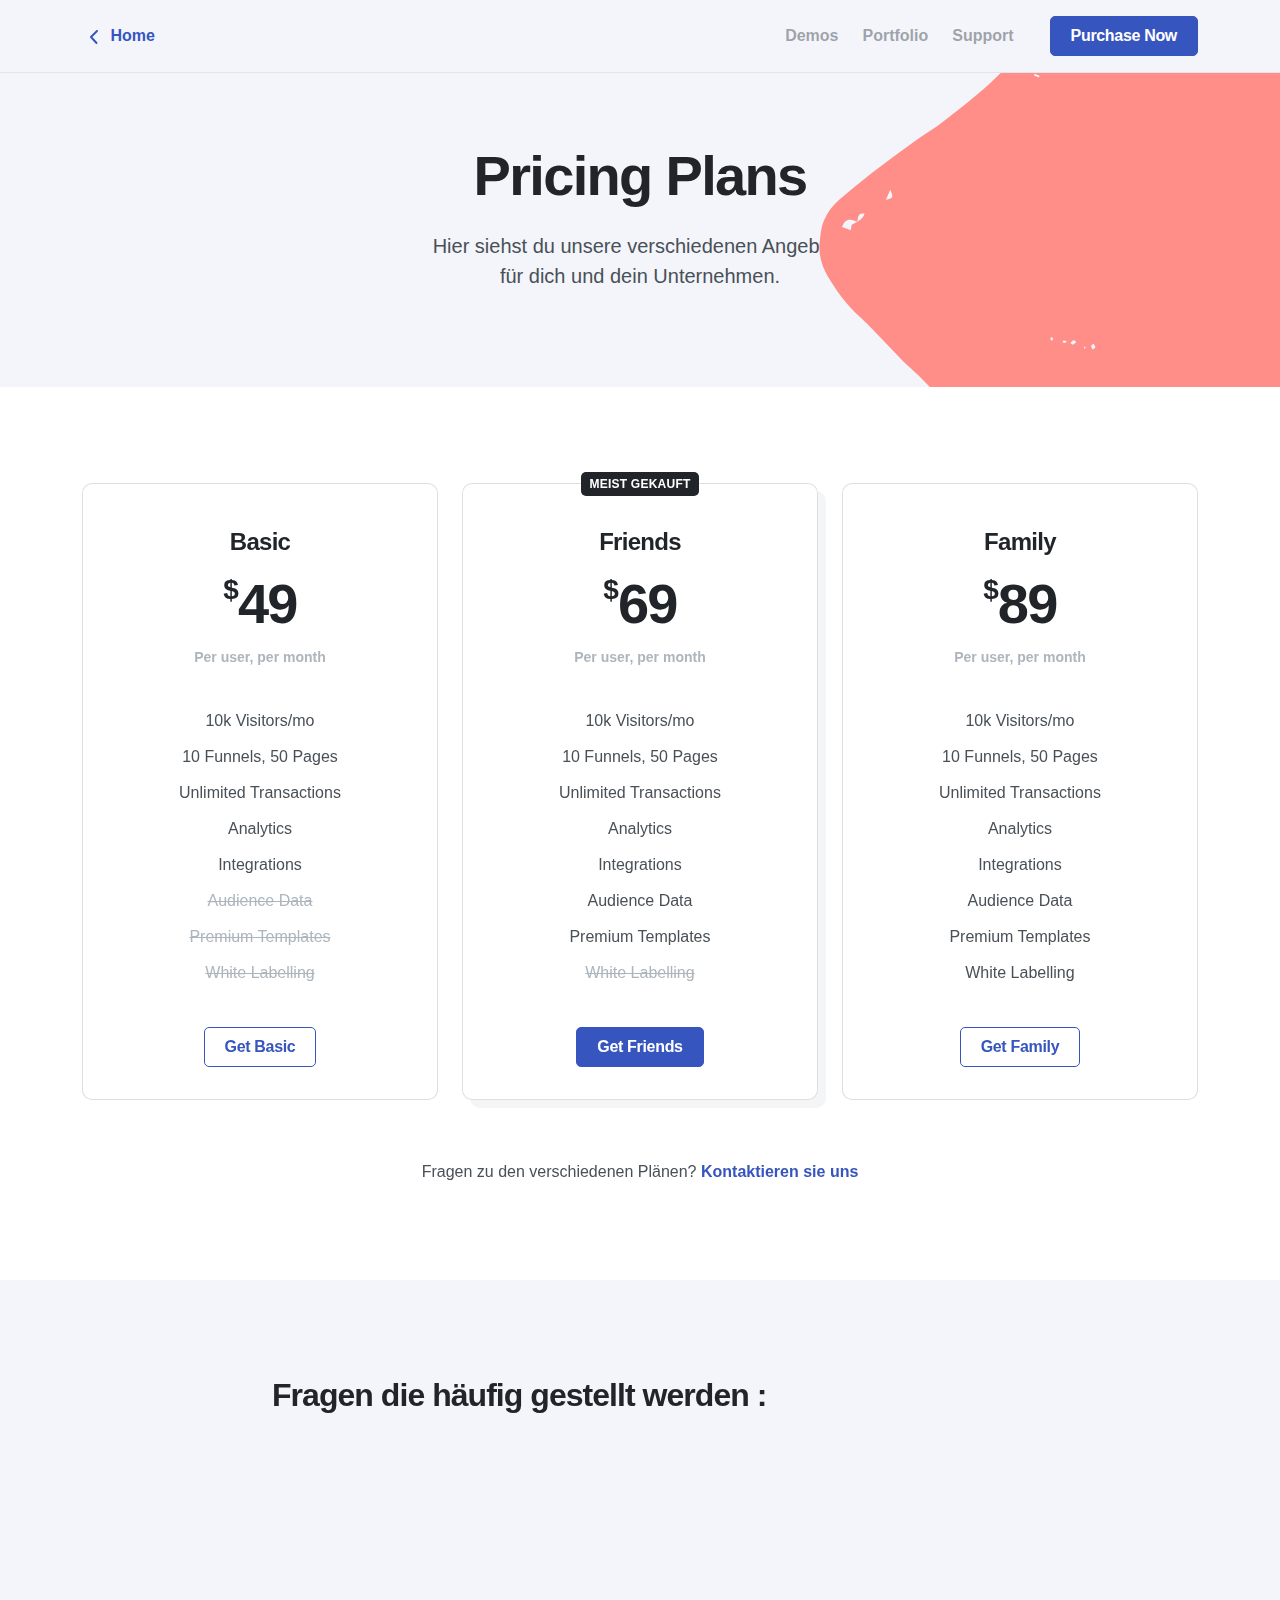
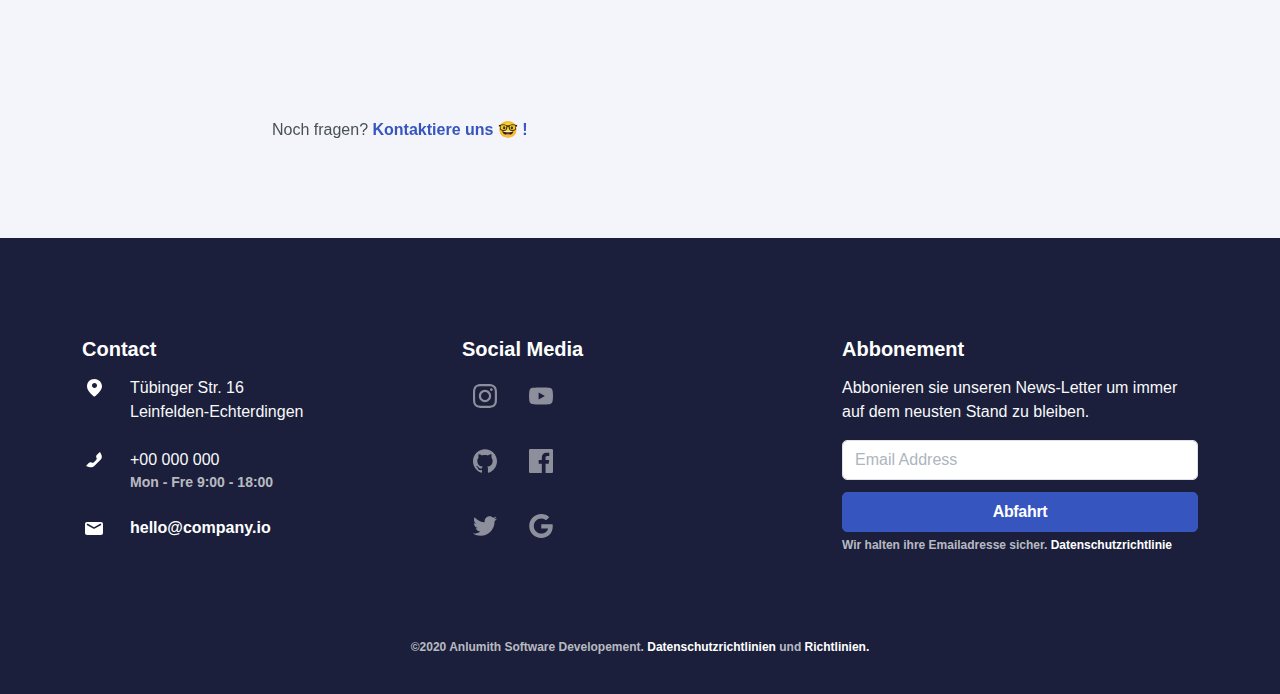
==== commit 1b135b33: "small changes" ====
--- a/public/pricing.html
+++ b/public/pricing.html
@@ -304,7 +304,7 @@
                 </div>
                 <div class="col-md-4" data-aos="fade-up" data-aos-delay="200">
                     <div class="card card-body align-items-center shadow-3d">
-                        <span class="badge badge-top badge-dark">Most Popular</span>
+                        <span class="badge badge-top badge-dark">Meist Gekauft</span>
                         <div class="pt-md-2">
                             <h4>Friends</h4>
                         </div>
@@ -384,7 +384,7 @@
             </div>
             <div class="row">
                 <div class="col text-center">
-                    <span>Interested in a custom plan? <a href="#">Get in touch</a>
+                    <span>Fragen zu den verschiedenen Plänen?<a href="#"> Kontaktieren sie uns</a>
                     </span>
                 </div>
             </div>
@@ -407,9 +407,9 @@
                             <div class="collapse" id="panel-1">
                                 <div class="pt-3">
                                     <p class="mb-0">
-                                        Sed ut perspiciatis unde omnis iste natus error sit voluptatem accusantium
-                                        doloremque laudantium, totam rem aperiam, eaque ipsa quae ab illo inventore
-                                        veritatis et quasi architecto beatae vitae dicta sunt explicabo.
+                                        Bei uns ist es möglich nach Buchung eines bestimmten Planes, 
+                                        mit Absprache auf einen anderen Plan umzusteigen. 
+                                        Also schäuen sie bloß keine Mühen und kontaktieren sie uns.
                                     </p>
                                 </div>
                             </div>
@@ -424,9 +424,10 @@
                             <div class="collapse" id="panel-2">
                                 <div class="pt-3">
                                     <p class="mb-0">
-                                        Sed ut perspiciatis unde omnis iste natus error sit voluptatem accusantium
-                                        doloremque laudantium, totam rem aperiam, eaque ipsa quae ab illo inventore
-                                        veritatis et quasi architecto beatae vitae dicta sunt explicabo.
+                                        Der Unterschied zwischen Family und Friends ist einfach zu verstehen. 
+                                        Er liegt im Umfang der Angebote die der Kunde von dem Paket bekommt. 
+                                        Bei dem Family Paket bekommt der Kunde die Vollausstattung, also sozusagen ein rundum Paket mit allen Servicen usw. 
+                                        Bei dem Friends Paket bekommt der Kunde das Paket mit dem besten Preis-Leistungsverhältnis, muss jedoch auf einige Angebot verzichten.
                                     </p>
                                 </div>
                             </div>
@@ -441,9 +442,8 @@
                             <div class="collapse" id="panel-3">
                                 <div class="pt-3">
                                     <p class="mb-0">
-                                        Sed ut perspiciatis unde omnis iste natus error sit voluptatem accusantium
-                                        doloremque laudantium, totam rem aperiam, eaque ipsa quae ab illo inventore
-                                        veritatis et quasi architecto beatae vitae dicta sunt explicabo.
+                                        Bis jetzt ist leider ein sogenanntes Probeabbo noch nicht möglich. 
+                                        Aber unser ganzes Team arbeitet in Hochturen damit wir unsere Kunden dieses Angebot bald vorstellen können. 
                                     </p>
                                 </div>
                             </div>
@@ -457,106 +457,103 @@
     </section>
     <footer class="pb-4 bg-primary-3 text-light" id="footer">
         <div class="container">
-            <div class="row mb-5">
-                <div class="col-6 col-lg">
-                    <h5>Contact</h5>
-                    <ul class="list-unstyled">
-                        <li class="mb-3 d-flex">
-                            <img class="icon" src="assets/svg/marker-1.svg" alt="marker-1 icon" data-inject-svg />
-                            <div class="ml-3">
-                                <span>348 Greenpoint Avenue
-                                    <br />Brooklyn, NY</span>
-                            </div>
-                        </li>
-                        <li class="mb-3 d-flex">
-                            <img class="icon" src="assets/svg/call-1.svg" alt="call-1 icon" data-inject-svg />
-                            <div class="ml-3">
-                                <span>+61 3928 3324</span>
-                                <span class="d-block text-muted text-small">Mon - Fri 9am - 5pm</span>
-                            </div>
-                        </li>
-                        <li class="mb-3 d-flex">
-                            <img class="icon" src="assets/svg/mail.svg" alt="mail icon" data-inject-svg />
-                            <div class="ml-3">
-                                <a href="#">hello@company.io</a>
-                            </div>
-                        </li>
-                    </ul>
-                </div>
-                <div class="col-lg-5 col-xl-4 mt-3 mt-lg-0">
-                    <h5>Social Media</h5>
-                    <div class="form-row">
-                        <ul class="list-unstyled">
-                            <li class="mb-3 d-flex">
-                                <a href="https://www.instagram.com/anlumith/" class="nav-link">
-                                    <img class="icon" src="assets/svg/instagram.svg" alt="instagram social icon" data-inject-svg/>
-                                </a>
-                                <a href="https://youtube.com" class="nav-link">
-                                    <img class="icon" src="assets/svg/youtube.svg" alt="youtube social icon" data-inject-svg/>
-                                </a>
-                            </li>
-                            <li class="mb-3 d-flex">
-                                <a href="https://github.com" class="nav-link">
-                                    <img class="icon" src="assets/svg/github.svg" alt="twitter social icon" data-inject-svg/>
-                                </a>
-                                <a href="https://facebook.com" class="nav-link">
-                                    <img class="icon" src="assets/svg/facebook.svg" alt="youtube social icon" data-inject-svg/>
-                                </a>
-                            </li>
-                            <li class="mb-3 d-flex">
-                                <a href="https://twitter.com" class="nav-link">
-                                    <img class="icon" src="assets/svg/twitter.svg" alt="twitter social icon" data-inject-svg/>
-                                </a>
-                                <a href="https://google.com" class="nav-link">
-                                    <img class="icon" src="assets/svg/google.svg" alt="twitter social icon" data-inject-svg/>
-                                </a>
-                            </li>
-                        </ul>
-                    </div>
-                </div>
-                <div class="col-lg-5 col-xl-4 mt-3 mt-lg-0">
-                    <h5>Subscribe</h5>
-                    <p>The latest Leap news, articles, and resources, sent straight to your inbox every month.</p>
-                    <form action="https://mailform.mediumra.re/leap/mailchimp.php" data-form-email novalidate>
-                        <div class="form-row">
-                            <div class="col-12">
-                                <input type="email" class="form-control mb-2" placeholder="Email Address" name="email"
-                                    required>
-                            </div>
-                            <div class="col-12">
-                                <div class="d-none alert alert-success" role="alert" data-success-message>
-                                    Thanks, a member of our team will be in touch shortly.
-                                </div>
-                                <div class="d-none alert alert-danger" role="alert" data-error-message>
-                                    Please fill all fields correctly.
-                                </div>
-                                <div data-recaptcha data-sitekey="6Lemz4gUAAAAAElq4ZHFBzI7j8QUiYMn9I0mzQWG"
-                                    data-size="invisible" data-badge="bottomleft">
-                                </div>
-                                <button type="submit" class="btn btn-primary btn-loading btn-block"
-                                    data-loading-text="Sending">
-                                    <img class="icon" src="assets/svg/loading.svg" alt="loading icon" data-inject-svg />
-                                    <span>Subscribe</span>
-                                </button>
-                            </div>
-                        </div>
-                    </form>
-                    <small class="text-muted form-text">We’ll never share your details. See our <a href="#">Privacy
-                            Policy</a>
-                    </small>
-
-                </div>
-            </div>
-            <div class="row justify-content-center">
-                <div class="col col-md-auto text-center">
-                    <small class="text-muted">&copy;2020 This page is protected by reCAPTCHA and is subject to the
-                        Google <a href="https://www.google.com/policies/privacy/">Privacy Policy</a> and <a
-                            href="https://policies.google.com/terms">Terms of Service.</a>
-                    </small>
-                </div>
-            </div>
+          <div class="row mb-5">
+            <div class="col-6 col-lg">
+              <h5>Contact</h5>
+              <ul class="list-unstyled">
+                <li class="mb-3 d-flex">
+                  <img class="icon" src="assets/svg/marker-1.svg" alt="marker-1 icon" data-inject-svg />
+                  <div class="ml-3">
+                    <span>Tübinger Str. 16
+                      <br /> Leinfelden-Echterdingen</span>
+                  </div>
+                </li>
+                <li class="mb-3 d-flex">
+                  <img class="icon" src="assets/svg/call-1.svg" alt="call-1 icon" data-inject-svg />
+                  <div class="ml-3">
+                    <span>+00 000 000</span>
+                    <span class="d-block text-muted text-small">Mon - Fre 9:00 - 18:00</span>
+                  </div>
+                </li>
+                <li class="mb-3 d-flex">
+                  <img class="icon" src="assets/svg/mail.svg" alt="mail icon" data-inject-svg />
+                  <div class="ml-3">
+                    <a href="#">hello@company.io</a>
+                  </div>
+                </li>
+              </ul>
+            </div>
+            <div class="col-lg-5 col-xl-4 mt-3 mt-lg-0">
+              <h5>Social Media</h5>
+              <div class="form-row">
+                  <ul class="list-unstyled">
+                      <li class="mb-3 d-flex">
+                          <a href="https://www.instagram.com/anlumith/" class="nav-link">
+                              <img class="icon" src="assets/svg/instagram.svg" alt="instagram social icon" data-inject-svg/>
+                          </a>
+                          <a href="https://youtube.com" class="nav-link">
+                              <img class="icon" src="assets/svg/youtube.svg" alt="youtube social icon" data-inject-svg/>
+                          </a>
+                      </li>
+                      <li class="mb-3 d-flex">
+                          <a href="https://github.com" class="nav-link">
+                              <img class="icon" src="assets/svg/github.svg" alt="twitter social icon" data-inject-svg/>
+                          </a>
+                          <a href="https://facebook.com" class="nav-link">
+                              <img class="icon" src="assets/svg/facebook.svg" alt="youtube social icon" data-inject-svg/>
+                          </a>
+                      </li>
+                      <li class="mb-3 d-flex">
+                          <a href="https://twitter.com" class="nav-link">
+                              <img class="icon" src="assets/svg/twitter.svg" alt="twitter social icon" data-inject-svg/>
+                          </a>
+                          <a href="https://google.com" class="nav-link">
+                              <img class="icon" src="assets/svg/google.svg" alt="twitter social icon" data-inject-svg/>
+                          </a>
+                      </li>
+                  </ul>
+              </div>
+          </div>
+            <div class="col-lg-5 col-xl-4 mt-3 mt-lg-0">
+              <h5>Abbonement</h5>
+              <p>Abbonieren sie unseren News-Letter um immer auf dem neusten Stand zu bleiben.</p>
+              <form action="https://mailform.mediumra.re/leap/mailchimp.php" data-form-email novalidate>
+                <div class="form-row">
+                  <div class="col-12">
+                    <input type="email" class="form-control mb-2" placeholder="Email Address" name="email" required>
+                  </div>
+                  <div class="col-12">
+                    <div class="d-none alert alert-success" role="alert" data-success-message>
+                      Thanks, a member of our team will be in touch shortly.
+                    </div>
+                    <div class="d-none alert alert-danger" role="alert" data-error-message>
+                      Please fill all fields correctly.
+                    </div>
+                    <div data-recaptcha data-sitekey="6Lemz4gUAAAAAElq4ZHFBzI7j8QUiYMn9I0mzQWG" data-size="invisible"
+                      data-badge="bottomleft">
+                    </div>
+                    <button type="submit" class="btn btn-primary btn-loading btn-block" data-loading-text="Sending">
+                      <img class="icon" src="assets/svg/loading.svg" alt="loading icon" data-inject-svg />
+                      <span>Abfahrt</span>
+                    </button>
+                  </div>
+                </div>
+              </form>
+              <small class="text-muted form-text">Wir halten ihre Emailadresse sicher. <a href="#">Datenschutzrichtlinie</a>
+              </small>
+    
+            </div>
+          </div>
+          <div class="row justify-content-center">
+            <div class="col col-md-auto text-center">
+              <small class="text-muted">&copy;2020 Anlumith Software Developement.<a
+                  href="https://www.google.com/policies/privacy/"> Datenschutzrichtlinien</a> und <a
+                  href="https://policies.google.com/terms">Richtlinien.</a>
+              </small>
+            </div>
+          </div>
         </div>
-    </footer>
+      </footer>
     <a href="#" class="btn back-to-top btn-primary btn-round" data-smooth-scroll data-aos="fade-up"
         data-aos-offset="2000" data-aos-mirror="true" data-aos-once="false">
         <img class="icon" src="assets/svg/arrow-up.svg" alt="arrow-up icon" data-inject-svg />
